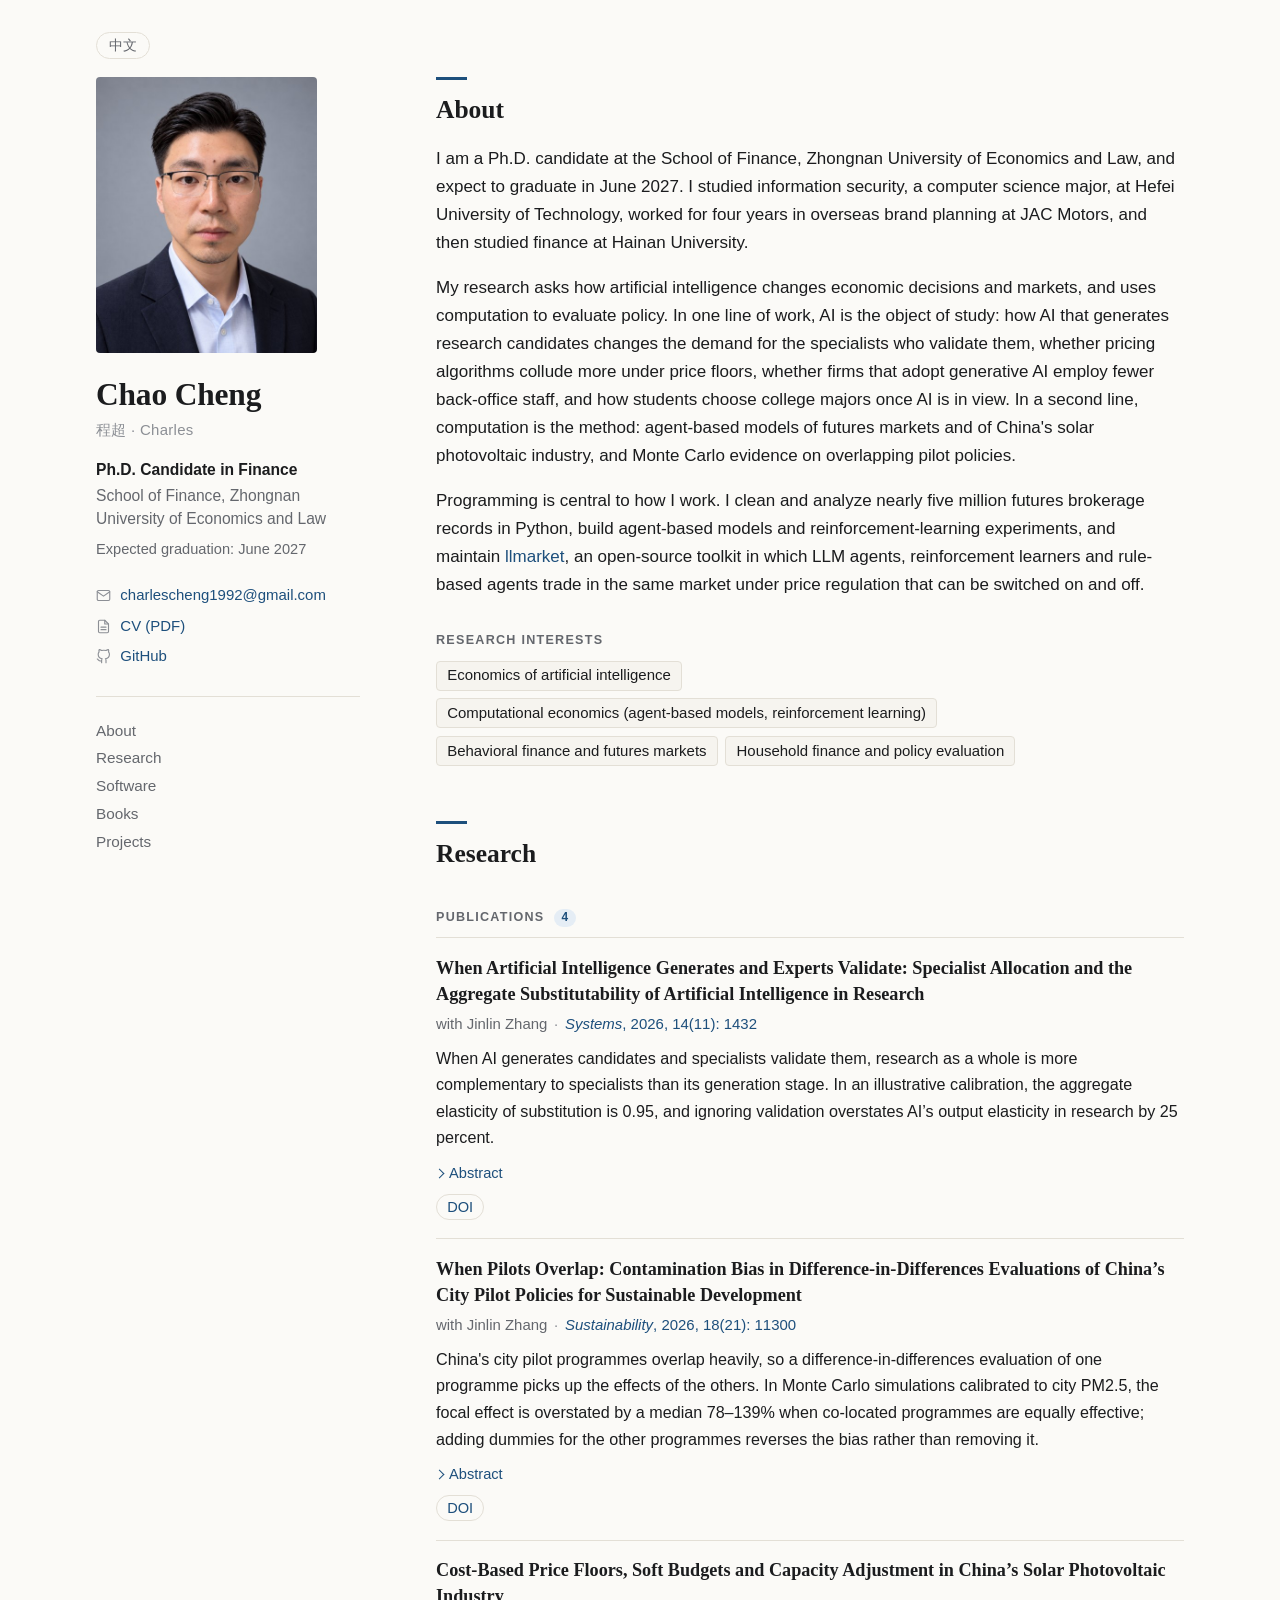
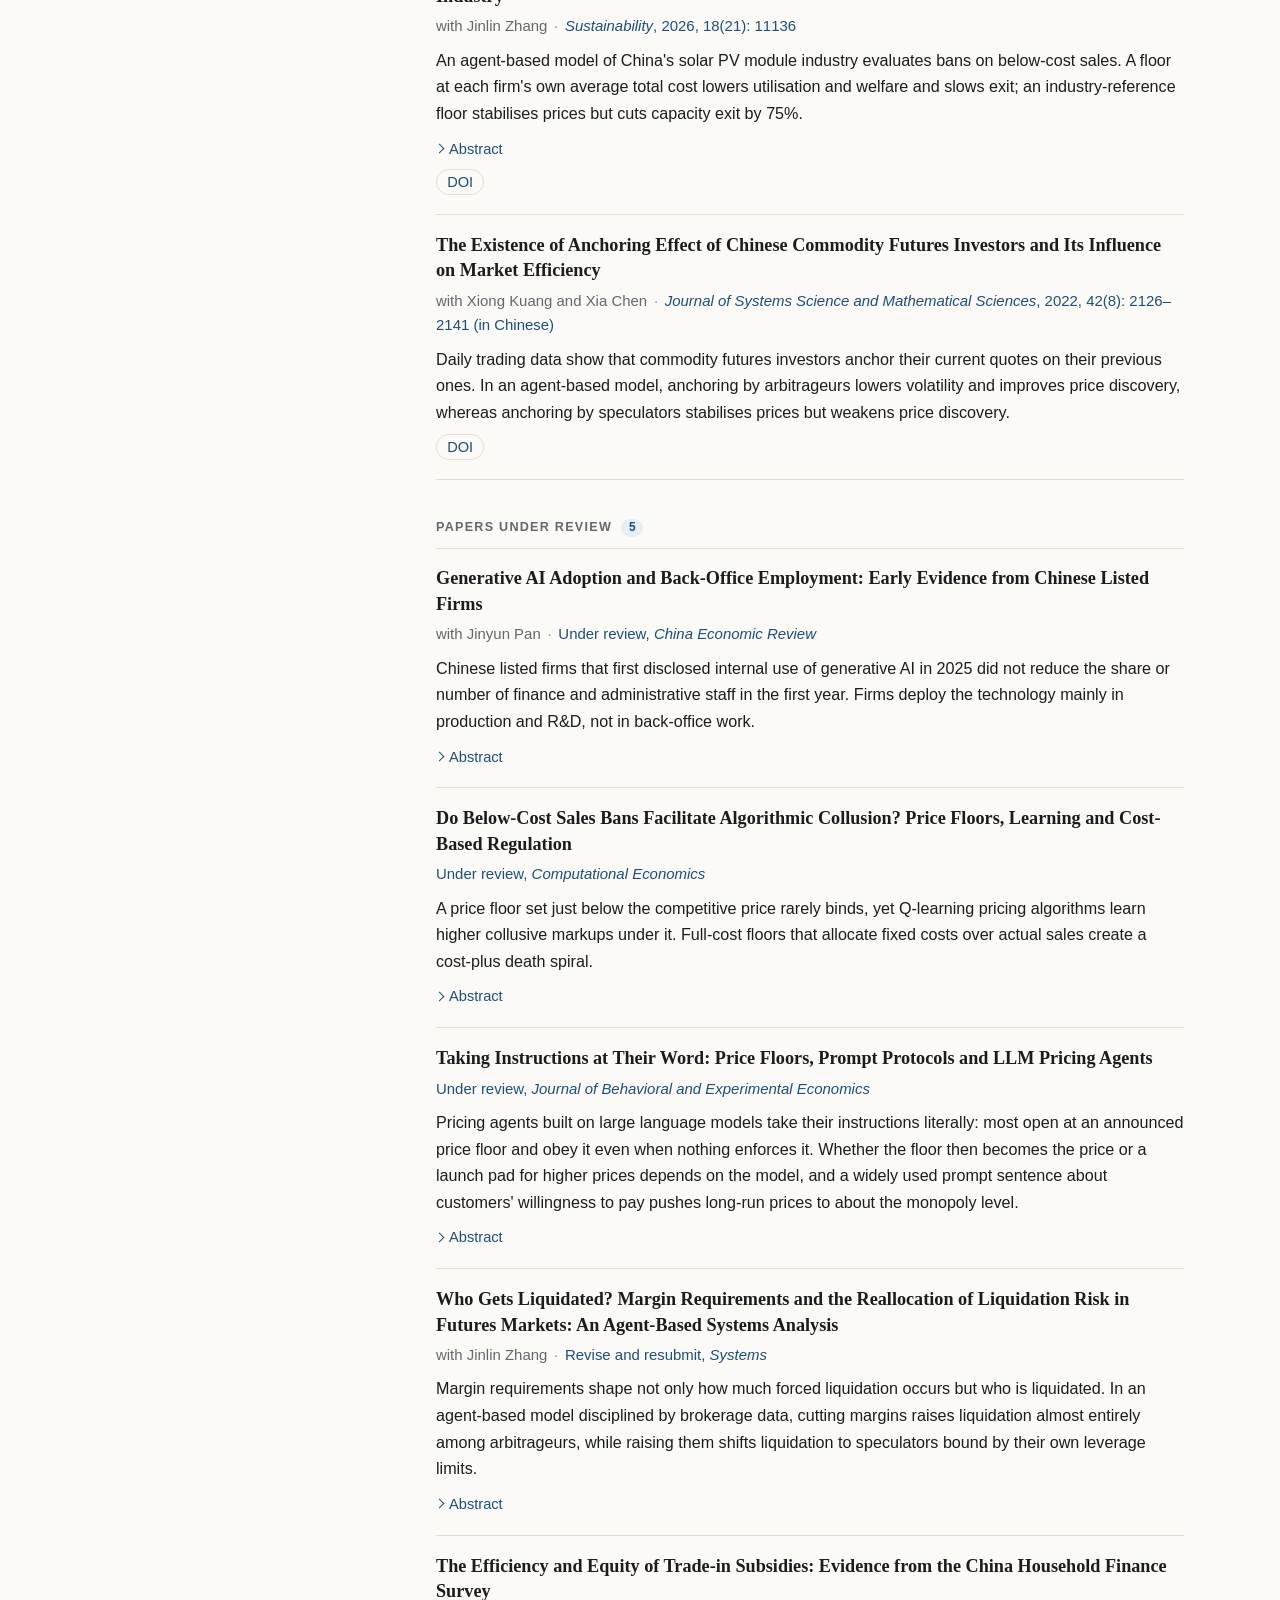
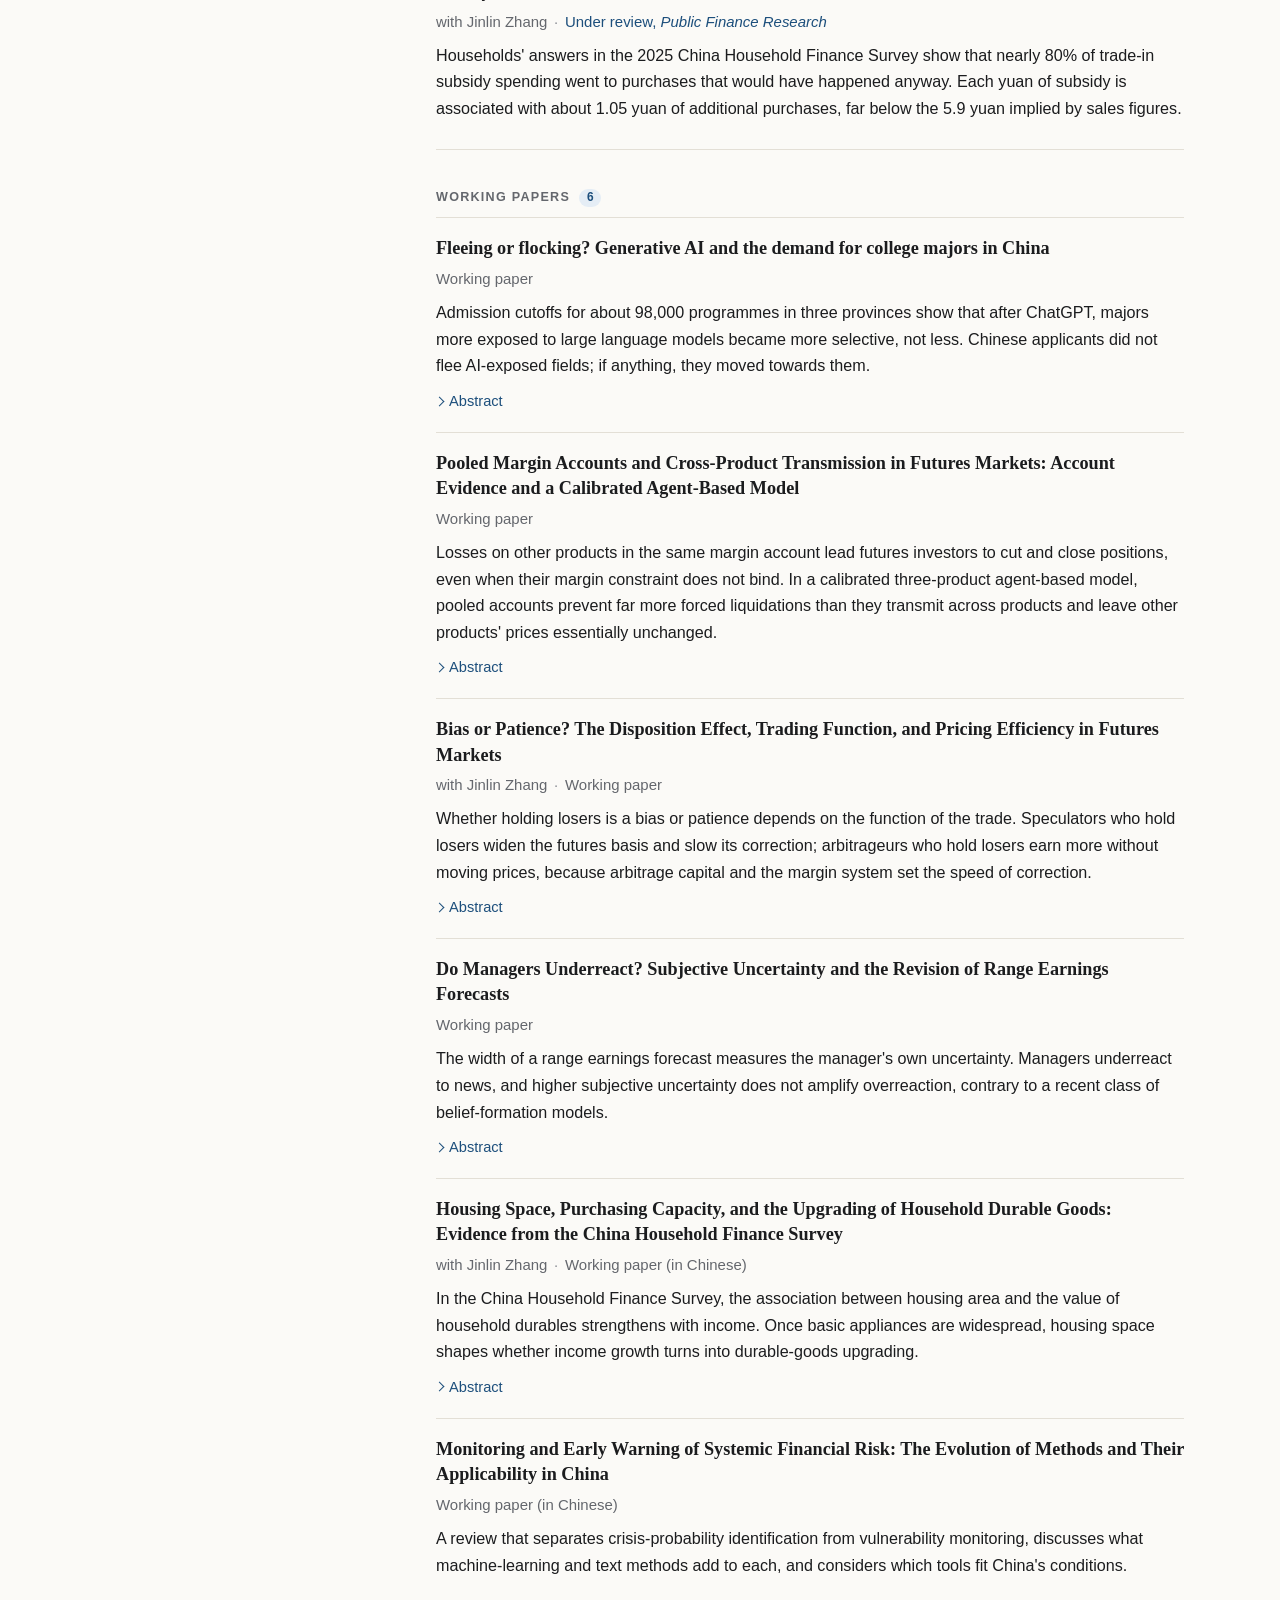
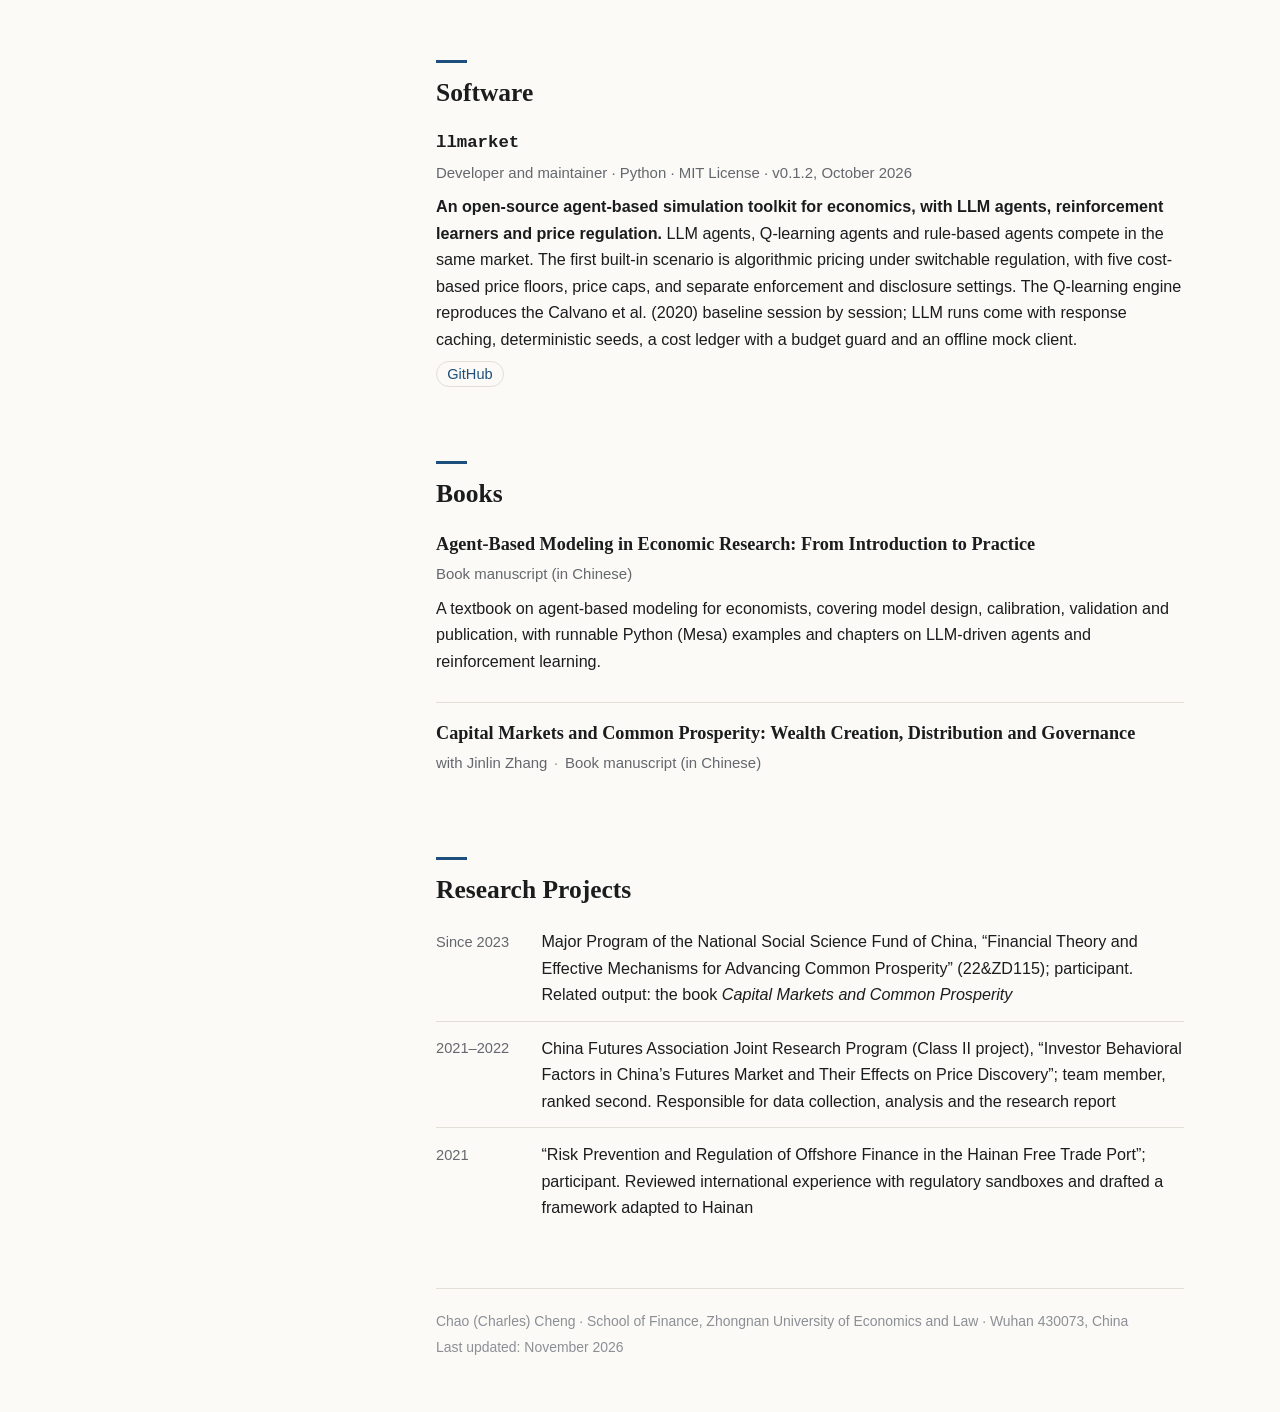
==== docs/index.html @ 61705d3b "Paper ai-validation published: Systems 14(11) 1432 Co-Authored-By: Claude Opus 5.5 <noreply@anthropi" ====
<!doctype html>
<html lang="en">
<head>
<meta charset="utf-8">
<meta name="viewport" content="width=device-width, initial-scale=1">
<title>Chao (Charles) Cheng</title>
<meta name="description" content="Chao (Charles) Cheng, Ph.D. Candidate in Finance, School of Finance, Zhongnan University of Economics and Law. Economics of artificial intelligence; Computational economics (agent-based models, reinforcement learning); Behavioral finance and futures markets; Household finance and policy evaluation.">
<meta property="og:title" content="Chao (Charles) Cheng">
<meta property="og:description" content="Ph.D. Candidate in Finance, School of Finance, Zhongnan University of Economics and Law">
<meta property="og:image" content="https://charleschenggithub.github.io/assets/photo.jpg"><link rel="alternate" hreflang="en" href="https://charleschenggithub.github.io/">
<link rel="alternate" hreflang="zh-CN" href="https://charleschenggithub.github.io/zh/">
<link rel="icon" href="data:image/svg+xml,%3Csvg xmlns='http://www.w3.org/2000/svg' viewBox='0 0 32 32'%3E%3Crect width='32' height='32' rx='6' fill='%231d4f7c'/%3E%3Ctext x='16' y='23' font-family='Georgia,serif' font-size='20' fill='white' text-anchor='middle'%3EC%3C/text%3E%3C/svg%3E">
<link rel="stylesheet" href="assets/style.css">
</head>
<body class="lang-en">

<div class="page">

  <aside class="profile">
    <div class="profile-inner">
      <img class="photo" src="assets/photo.jpg" alt="Chao (Charles) Cheng" width="480" height="600">
      <div class="id">
        <h1 class="name">Chao Cheng</h1>
        <p class="alt-name">程超 · Charles</p>
        <p class="role">Ph.D. Candidate in Finance</p>
        <p class="org">School of Finance, Zhongnan University of Economics and Law</p>
        <p class="grad">Expected graduation: June 2027</p>
      </div>
      <ul class="contact">
        <li>
          <svg viewBox="0 0 24 24" aria-hidden="true"><path d="M4 4h16c1.1 0 2 .9 2 2v12c0 1.1-.9 2-2 2H4c-1.1 0-2-.9-2-2V6c0-1.1.9-2 2-2z"/><polyline points="22,6 12,13 2,6"/></svg>
          <a href="mailto:charlescheng1992@gmail.com">charlescheng1992@gmail.com</a>
        </li>
        <li>
          <svg viewBox="0 0 24 24" aria-hidden="true"><path d="M14 2H6a2 2 0 0 0-2 2v16a2 2 0 0 0 2 2h12a2 2 0 0 0 2-2V8z"/><polyline points="14 2 14 8 20 8"/><line x1="16" y1="13" x2="8" y2="13"/><line x1="16" y1="17" x2="8" y2="17"/></svg>
          <a href="cv/Chao_Cheng_CV.pdf">CV (PDF)</a>
        </li>
        <li>
          <svg viewBox="0 0 24 24" aria-hidden="true"><path d="M9 19c-5 1.5-5-2.5-7-3m14 6v-3.87a3.37 3.37 0 0 0-.94-2.61c3.14-.35 6.44-1.54 6.44-7A5.44 5.44 0 0 0 20 4.77 5.07 5.07 0 0 0 19.91 1S18.73.65 16 2.48a13.38 13.38 0 0 0-7 0C6.27.65 5.09 1 5.09 1A5.07 5.07 0 0 0 5 4.77a5.44 5.44 0 0 0-1.5 3.78c0 5.42 3.3 6.61 6.44 7A3.37 3.37 0 0 0 9 18.13V22"/></svg>
          <a href="https://github.com/CharlesChengGithub">GitHub</a>
        </li>
      </ul>
      <nav class="toc" aria-label="Research">
        <a href="#about">About</a>
        <a href="#research">Research</a>
<a href="#software">Software</a><a href="#books">Books</a><a href="#projects">Projects</a>      </nav>
    </div>
    <a class="lang-switch" href="zh/" hreflang="zh-CN">中文</a>
  </aside>

  <main class="content">

    <section id="about">
      <h2>About</h2>
      <p>I am a Ph.D. candidate at the School of Finance, Zhongnan University of Economics and Law, and expect to graduate in June 2027. I studied information security, a computer science major, at Hefei University of Technology, worked for four years in overseas brand planning at JAC Motors, and then studied finance at Hainan University.</p><p>My research asks how artificial intelligence changes economic decisions and markets, and uses computation to evaluate policy. In one line of work, AI is the object of study: how AI that generates research candidates changes the demand for the specialists who validate them, whether pricing algorithms collude more under price floors, whether firms that adopt generative AI employ fewer back-office staff, and how students choose college majors once AI is in view. In a second line, computation is the method: agent-based models of futures markets and of China&#39;s solar photovoltaic industry, and Monte Carlo evidence on overlapping pilot policies.</p><p>Programming is central to how I work. I clean and analyze nearly five million futures brokerage records in Python, build agent-based models and reinforcement-learning experiments, and maintain <a href="https://github.com/CharlesChengGithub/llmarket">llmarket</a>, an open-source toolkit in which LLM agents, reinforcement learners and rule-based agents trade in the same market under price regulation that can be switched on and off.</p>
      <h3 class="label">Research interests</h3>
      <ul class="interests">
<li>Economics of artificial intelligence</li><li>Computational economics (agent-based models, reinforcement learning)</li><li>Behavioral finance and futures markets</li><li>Household finance and policy evaluation</li>      </ul>
    </section>

    <section id="research">
      <h2>Research</h2>
      <h3 class="label group">Publications<span class="count">4</span></h3>
      <article class="paper" id="ai-validation">
  <h4 class="paper-title">
When Artificial Intelligence Generates and Experts Validate: Specialist Allocation and the Aggregate Substitutability of Artificial Intelligence in Research  </h4>
  <p class="paper-meta"><span>with Jinlin Zhang</span><span class="sep" aria-hidden="true">·</span><span class="status status-published"><em>Systems</em>, 2026, 14(11): 1432</span></p>
<p class="paper-summary">When AI generates candidates and specialists validate them, research as a whole is more complementary to specialists than its generation stage. In an illustrative calibration, the aggregate elasticity of substitution is 0.95, and ignoring validation overstates AI’s output elasticity in research by 25 percent.</p>  <div class="paper-actions">
    <details>
      <summary>Abstract</summary>
      <div class="abstract"><p>Artificial intelligence (AI) increasingly generates candidate hypotheses and designs, but candidates become usable knowledge only after specialists validate them. We study how this division of labor shapes the substitutability between AI and specialists in research as a whole. When generation and validation share a pool of specialists, the aggregate elasticity of substitution is a weighted average of the elasticities within generation and between the two tasks, with a weight equal to AI’s share in generation times the share of specialists in validation. Optimal staffing raises this weight as AI becomes abundant, so research is more complementary than its generation stage, and AI’s output elasticity in research rises only while the aggregate elasticity exceeds one. Gains confined to generation draw specialists into validation; sufficiently large gains in validation reverse the flow. In dynamic general equilibrium, the aggregate elasticity is a sufficient statistic for local aggregate dynamics, so these dynamics cannot reveal the task structure, but staffing data can. In an illustrative calibration to proxy evidence, the aggregate elasticity is 0.95 and ignoring validation overstates AI’s output elasticity by 25 percent. Whether that elasticity is already declining is not robust: the aggregate elasticity exceeds one in 22 percent of parameter draws.</p></div>
    </details>
<a class="chip" href="https://doi.org/10.3390/systems14111432">DOI</a>  </div>
</article>

      <article class="paper" id="overlapping-pilots">
  <h4 class="paper-title">
When Pilots Overlap: Contamination Bias in Difference-in-Differences Evaluations of China’s City Pilot Policies for Sustainable Development  </h4>
  <p class="paper-meta"><span>with Jinlin Zhang</span><span class="sep" aria-hidden="true">·</span><span class="status status-published"><em>Sustainability</em>, 2026, 18(21): 11300</span></p>
<p class="paper-summary">China&#39;s city pilot programmes overlap heavily, so a difference-in-differences evaluation of one programme picks up the effects of the others. In Monte Carlo simulations calibrated to city PM2.5, the focal effect is overstated by a median 78–139% when co-located programmes are equally effective; adding dummies for the other programmes reverses the bias rather than removing it.</p>  <div class="paper-actions">
    <details>
      <summary>Abstract</summary>
      <div class="abstract"><p>China tests sustainability policies, from low-carbon and sponge cities to new-energy-vehicle promotion, in city pilot programmes, and their effects are usually estimated one programme at a time with staggered difference-in-differences (DID) designs. The programmes, however, overlap. Of 297 cities, 169 hosted two or more of ten national programmes by 2022, and 75–95% of each programme’s treated city-years overlapped with another. Monte Carlo simulations calibrated to city PM2.5, with known effects for every programme, show that this overlap contaminates DID evaluations. When each co-located programme is as effective as the focal one, two-way fixed effects, event-study and heterogeneity-robust estimators overstate the focal effect by a median 78–139%. A programme with no effect is found significant in 11–22% of simulated evaluations when co-located effects are small (0.6%), and in 71–100% in a stress test that sets each to the median of three verifiable published estimates (−3.45%). Adding dummies for the other programmes, the usual robustness check, reverses the bias, and pretrend tests rarely detect the problem. Because the contamination is a weighted sum of the other programmes’ effects, with weights fixed by the treatment pattern, these weights can be computed before outcome data are examined; we provide code and a checklist for evaluations of sustainability policies.</p></div>
    </details>
<a class="chip" href="https://doi.org/10.3390/su182111300">DOI</a>  </div>
</article>

      <article class="paper" id="pv-price-floors">
  <h4 class="paper-title">
Cost-Based Price Floors, Soft Budgets and Capacity Adjustment in China’s Solar Photovoltaic Industry  </h4>
  <p class="paper-meta"><span>with Jinlin Zhang</span><span class="sep" aria-hidden="true">·</span><span class="status status-published"><em>Sustainability</em>, 2026, 18(21): 11136</span></p>
<p class="paper-summary">An agent-based model of China&#39;s solar PV module industry evaluates bans on below-cost sales. A floor at each firm&#39;s own average total cost lowers utilisation and welfare and slows exit; an industry-reference floor stabilises prices but cuts capacity exit by 75%.</p>  <div class="paper-actions">
    <details>
      <summary>Abstract</summary>
      <div class="abstract"><p>Persistent overcapacity in photovoltaic (PV) manufacturing raises a question for the economic sustainability of renewable energy supply chains: does protecting producers’ margins help or hinder capacity adjustment? We evaluate cost-based price floors with an agent-based model of China’s PV module industry that features adaptive pricing, market-share-driven investment, credit guarantees and local government rescues. The model is driven by observed polysilicon prices and reproduces eight of ten moments from public company data within a pre-registered tolerance, although it captures only part of the 2024 price decline. Policy effects are paired comparisons across 200 random seeds. A floor at each firm’s own average total cost lowers utilisation by 5.8 percentage points and welfare by 1.1% over ten years and, in the main specification, slows exit even under hard budgets; its welfare loss grows when products are more substitutable and turns into a gain only when demand is much less price-sensitive, R&amp;D responds strongly to profits or share pressure is very high. An industry-reference floor stabilises prices but cuts capacity exit by 75%; its 1.8% welfare gain falls to 0.5% when surviving firms are not valued as additional variety. An admission standard for new capacity raises utilisation and, while demand plateaus, welfare. Protecting margins is a poor substitute for policies that change the returns to expansion.</p></div>
    </details>
<a class="chip" href="https://doi.org/10.3390/su182111136">DOI</a>  </div>
</article>

      <article class="paper" id="anchoring-effect">
  <h4 class="paper-title">
The Existence of Anchoring Effect of Chinese Commodity Futures Investors and Its Influence on Market Efficiency  </h4>
  <p class="paper-meta"><span>with Xiong Kuang and Xia Chen</span><span class="sep" aria-hidden="true">·</span><span class="status status-published"><em>Journal of Systems Science and Mathematical Sciences</em>, 2022, 42(8): 2126–2141 (in Chinese)</span></p>
<p class="paper-summary">Daily trading data show that commodity futures investors anchor their current quotes on their previous ones. In an agent-based model, anchoring by arbitrageurs lowers volatility and improves price discovery, whereas anchoring by speculators stabilises prices but weakens price discovery.</p>  <div class="paper-actions">
<a class="chip" href="https://doi.org/10.12341/jssms22188">DOI</a>  </div>
</article>

      <h3 class="label group">Papers under Review<span class="count">5</span></h3>
      <article class="paper" id="genai-back-office">
  <h4 class="paper-title">
Generative AI Adoption and Back-Office Employment: Early Evidence from Chinese Listed Firms  </h4>
  <p class="paper-meta"><span>with Jinyun Pan</span><span class="sep" aria-hidden="true">·</span><span class="status status-review">Under review, <em>China Economic Review</em></span></p>
<p class="paper-summary">Chinese listed firms that first disclosed internal use of generative AI in 2025 did not reduce the share or number of finance and administrative staff in the first year. Firms deploy the technology mainly in production and R&amp;D, not in back-office work.</p>  <div class="paper-actions">
    <details>
      <summary>Abstract</summary>
      <div class="abstract"><p>Accountants and clerks rank among the workers most exposed to generative artificial intelligence (AI). Do firms that adopt the technology employ fewer of them? We read the 2022–2025 annual reports of 5,706 Chinese listed firms and identify 159 non-financial firms that first disclosed using generative AI in their own operations in 2025, the year in which open-weight models made in-house deployment cheap. Because listed firms must report their workforce by function, we can compare the finance and administrative staff of these adopters with those of 2,714 firms that disclosed neither internal use nor AI products. Adoption leaves the finance-staff share unchanged: the 2025 estimate is 0.06 percentage points, and the confidence interval rules out declines larger than 2.7% of the pre-adoption mean. The number of finance employees is equally stable. The administrative-staff share and headcount also show no decline, but adopters had been expanding administrative staff faster than non-adopters before adoption, and this relative expansion stopped in 2025; if the earlier trend is extrapolated, a slowdown of up to 10% cannot be ruled out. Firms that adopted in 2023 and 2024 show no decline one to two years later. The disclosures reveal a mismatch between exposure and deployment: firms apply generative AI mainly in production and R&amp;D, and only one of the 159 adopters explicitly applies it to finance or accounting work. In its first year, enterprise adoption of generative AI has not displaced back-office employment.</p></div>
    </details>
  </div>
</article>

      <article class="paper" id="algorithmic-collusion">
  <h4 class="paper-title">
Do Below-Cost Sales Bans Facilitate Algorithmic Collusion? Price Floors, Learning and Cost-Based Regulation  </h4>
  <p class="paper-meta"><span class="status status-review">Under review, <em>Computational Economics</em></span></p>
<p class="paper-summary">A price floor set just below the competitive price rarely binds, yet Q-learning pricing algorithms learn higher collusive markups under it. Full-cost floors that allocate fixed costs over actual sales create a cost-plus death spiral.</p>  <div class="paper-actions">
    <details>
      <summary>Abstract</summary>
      <div class="abstract"><p>Governments are tightening rules against below-cost sales to curb destructive price wars, while firms increasingly delegate pricing to self-learning algorithms. This paper studies how price floors shape the prices that such algorithms learn. I replicate the Q-learning duopoly of Calvano et al. (2020), widen its price grid so that unregulated algorithms can price below cost, and impose floors that differ in level and in the cost definition behind them. Collusion is measured against the floor-constrained competitive benchmark. The effect depends on where the floor sits. A floor just below the competitive price rarely binds, yet it raises the collusive markup by 0.065, or 14 percent of the Nash–monopoly price gap, and the markup rises in all nine alternative economies examined. The effect arises during learning: a floor removed partway through learning still raises prices, whereas a floor imposed after learning barely moves them. Higher floors truncate punishments and crowd out the collusive markup, as repeated-game theory predicts, but the mechanical rise in the competitive benchmark keeps prices near the collusive level. When fixed costs are allocated over actual sales, a full-cost floor creates a cost-plus death spiral: a firm that loses sales faces a rising legal floor and is excluded in every session. Allocating fixed costs over normal output avoids this trap and lowers markups.</p></div>
    </details>
  </div>
</article>

      <article class="paper" id="llm-pricing-floors">
  <h4 class="paper-title">
Taking Instructions at Their Word: Price Floors, Prompt Protocols and LLM Pricing Agents  </h4>
  <p class="paper-meta"><span class="status status-review">Under review, <em>Journal of Behavioral and Experimental Economics</em></span></p>
<p class="paper-summary">Pricing agents built on large language models take their instructions literally: most open at an announced price floor and obey it even when nothing enforces it. Whether the floor then becomes the price or a launch pad for higher prices depends on the model, and a widely used prompt sentence about customers&#39; willingness to pay pushes long-run prices to about the monopoly level.</p>  <div class="paper-actions">
    <details>
      <summary>Abstract</summary>
      <div class="abstract"><p>Competition authorities worry that price floors, such as bans on below-cost sales, may help pricing algorithms collude. I study how pricing agents built on large language models (LLMs) respond to floors in a repeated logit duopoly, using 820 sessions of DeepSeek-V4.1-Flash and a replication with Qwen2.5-7B, each under a pre-analysis plan. The agents take the text of their instructions at its word. Most agents of both models open at an announced floor and obey it even when nothing enforces it, although without the floor about half (DeepSeek) or all (Qwen) of their final prices lie below it. What follows depends on the model. DeepSeek stays at the floor: about two-thirds of its final prices equal it exactly, prices rise no more than mechanical truncation implies (95% confidence interval for the excess: [−0.081, 0.000]), and agents call the floor the focal point for coordination. Qwen climbs from the floor: every market ends above it, and profits close about half the gap between the floor-constrained competitive and monopoly levels. The same literalism governs the prompt protocol. A widely used sentence telling agents that no customer would pay more than a stated amount is taken as a fact about demand: agents open at that amount, long-run prices rise to about the monopoly level, and an unrelated sentence about price display raises them further. Under that protocol the floors rarely bind. Compliance with a stated rule holds across models; whether the floor becomes the price or a launch pad does not.</p></div>
    </details>
  </div>
</article>

      <article class="paper" id="margin-liquidation">
  <h4 class="paper-title">
Who Gets Liquidated? Margin Requirements and the Reallocation of Liquidation Risk in Futures Markets: An Agent-Based Systems Analysis  </h4>
  <p class="paper-meta"><span>with Jinlin Zhang</span><span class="sep" aria-hidden="true">·</span><span class="status status-review">Revise and resubmit, <em>Systems</em></span></p>
<p class="paper-summary">Margin requirements shape not only how much forced liquidation occurs but who is liquidated. In an agent-based model disciplined by brokerage data, cutting margins raises liquidation almost entirely among arbitrageurs, while raising them shifts liquidation to speculators bound by their own leverage limits.</p>  <div class="paper-actions">
    <details>
      <summary>Abstract</summary>
      <div class="abstract"><p>Margin requirements are usually judged by how much forced liquidation they prevent. They also shape who is liquidated. Futures margins cap leverage before positions are opened and trigger margin calls afterward, binding different traders through different constraints. We model speculators and leveraged arbitrageurs interacting through margin calls and price impact. Client data from a Chinese futures brokerage show that trading directions are more concentrated than chance (LSV measure 0.0079, p &lt; 0.001). We derive margin-call thresholds analytically and evaluate results over 100 feasible points in a 16-dimensional parameter space (35,000 paths). Cutting the margin rate from 8% to 4% is lose–lose: liquidation rises at every point, almost entirely among arbitrageurs, and mispricing widens at 95% of points. Within 100 periods, raising the rate to 20% reduces liquidation while increasing mispricing incidence and shifting liquidation to speculators bound by their own leverage limits. Exchanging the roles’ constraints reverses the shift, showing that it tracks the constraint configuration rather than the arbitrage role. At high margins, herding accompanies higher speculator leverage and greater liquidation. Margin policy should be assessed by whose leverage constraint it tightens.</p></div>
    </details>
  </div>
</article>

      <article class="paper" id="trade-in-subsidies">
  <h4 class="paper-title">
The Efficiency and Equity of Trade-in Subsidies: Evidence from the China Household Finance Survey  </h4>
  <p class="paper-meta"><span>with Jinlin Zhang</span><span class="sep" aria-hidden="true">·</span><span class="status status-review">Under review, <em>Public Finance Research</em></span></p>
<p class="paper-summary">Households&#39; answers in the 2025 China Household Finance Survey show that nearly 80% of trade-in subsidy spending went to purchases that would have happened anyway. Each yuan of subsidy is associated with about 1.05 yuan of additional purchases, far below the 5.9 yuan implied by sales figures.</p></article>

      <h3 class="label group">Working Papers<span class="count">6</span></h3>
      <article class="paper" id="ai-college-majors">
  <h4 class="paper-title">
Fleeing or flocking? Generative AI and the demand for college majors in China  </h4>
  <p class="paper-meta"><span class="status status-working">Working paper</span></p>
<p class="paper-summary">Admission cutoffs for about 98,000 programmes in three provinces show that after ChatGPT, majors more exposed to large language models became more selective, not less. Chinese applicants did not flee AI-exposed fields; if anything, they moved towards them.</p>  <div class="paper-actions">
    <details>
      <summary>Abstract</summary>
      <div class="abstract"><p>Generative artificial intelligence can perform many tasks done by college-educated workers, and students choosing a field of study may anticipate this. This study examines how demand for college majors in China changed after the release of ChatGPT, using programme-level admission cutoffs from the national college entrance examination (gaokao) in three provinces that admit students by &#34;major and institution&#34;. The data cover about 98,000 programmes and 338,000 programme-year observations from 2020 to 2026. Majors with different exposure to large language models are compared within the same institution and year. Contrary to the expectation that students would avoid exposed fields, the admission thresholds of more exposed majors rose relative to those of less exposed majors at the same institution: a one-standard-deviation increase in exposure is associated with a 5 per cent decline in the cutoff rank, that is, a more selective entry threshold. The pattern holds for three exposure measures, including one constructed before ChatGPT, in each province, in both STEM and other fields, and when computer science and electronics are excluded. Exposed majors were already gaining ground before 2023, but the 2023 admission round shows a discrete shift of about 2.3 per cent per standard deviation beyond the pre-existing trend. Planned enrolment in exposed majors also expanded. In the first four admission cycles after ChatGPT, there is no evidence that Chinese applicants fled majors exposed to generative AI; if anything, they moved towards them.</p></div>
    </details>
  </div>
</article>

      <article class="paper" id="pooled-margin-transmission">
  <h4 class="paper-title">
Pooled Margin Accounts and Cross-Product Transmission in Futures Markets: Account Evidence and a Calibrated Agent-Based Model  </h4>
  <p class="paper-meta"><span class="status status-working">Working paper</span></p>
<p class="paper-summary">Losses on other products in the same margin account lead futures investors to cut and close positions, even when their margin constraint does not bind. In a calibrated three-product agent-based model, pooled accounts prevent far more forced liquidations than they transmit across products and leave other products&#39; prices essentially unchanged.</p>  <div class="paper-actions">
    <details>
      <summary>Abstract</summary>
      <div class="abstract"><p>Futures investors often trade several products from one margin account, and daily marking to market turns a loss in one product into an immediate loss of funds for all of them. Using 2019–2020 position records from a Chinese futures brokerage, I measure the mark-to-market gains and losses that an account&#39;s previous-day positions incur at the next settlement and estimate how gains and losses on other products change the account&#39;s position in a given product. Losses on other products lead investors to cut and close positions. The response is present in accounts whose margin constraint does not bind and is as strong for losses from unrelated sectors and weakly correlated products as for losses from related ones. The additional response of constrained accounts has the expected sign but is imprecise. Gains have weaker effects, confined to correlated products, and raise the probability of opening new products. I then calibrate the strength of this profit-and-loss feedback in a three-product agent-based model by indirect inference and compare pooled accounts with accounts segregated by product. Pooling cuts liquidations in the shocked product by more than it adds in other products, and leaves other products&#39; prices essentially unchanged. The calibrated feedback produces a large but short-lived cross-product position cut with no detectable price effect, and lowers margin use in calm periods. Cross-product position cuts in the data come mainly from investors&#39; own responses. Cross-product forced liquidations arise only through pooled funds, which on net prevent far more liquidations than they transmit.</p></div>
    </details>
  </div>
</article>

      <article class="paper" id="disposition-effect">
  <h4 class="paper-title">
Bias or Patience? The Disposition Effect, Trading Function, and Pricing Efficiency in Futures Markets  </h4>
  <p class="paper-meta"><span>with Jinlin Zhang</span><span class="sep" aria-hidden="true">·</span><span class="status status-working">Working paper</span></p>
<p class="paper-summary">Whether holding losers is a bias or patience depends on the function of the trade. Speculators who hold losers widen the futures basis and slow its correction; arbitrageurs who hold losers earn more without moving prices, because arbitrage capital and the margin system set the speed of correction.</p>  <div class="paper-actions">
    <details>
      <summary>Abstract</summary>
      <div class="abstract"><p>Holding losing positions is usually treated as a bias that slows price adjustment, but in futures markets its consequences depend on the function of the trade. We combine account-level data from a Chinese futures brokerage with a trade-level agent-based model of daily settlement, margin calls, and forced liquidation, calibrated to the basis of CSI 300 index futures. In the accounts, the disposition effect is concentrated in a reluctance to realize deepening losses, and margin tied up in losers crowds out new positions. In the model, speculators who hold losers keep stale exposure that widens the basis and slows its correction, and the effect rises steeply with the strength of the bias. Arbitrageurs who hold losers earn more than those who cut losses, and those who bank winners early earn less, yet neither half of their bias moves prices: arbitrage capital and the margin system set the speed of correction. Lower margin speeds correction but, under separate margining, more than doubles forced liquidation, a cost that portfolio margining removes. At the empirical distribution of the bias, its aggregate effect on the mean basis deviation is about 5%.</p></div>
    </details>
  </div>
</article>

      <article class="paper" id="managers-underreact">
  <h4 class="paper-title">
Do Managers Underreact? Subjective Uncertainty and the Revision of Range Earnings Forecasts  </h4>
  <p class="paper-meta"><span class="status status-working">Working paper</span></p>
<p class="paper-summary">The width of a range earnings forecast measures the manager&#39;s own uncertainty. Managers underreact to news, and higher subjective uncertainty does not amplify overreaction, contrary to a recent class of belief-formation models.</p>  <div class="paper-actions">
    <details>
      <summary>Abstract</summary>
      <div class="abstract"><p>Theories of belief formation disagree on whether expectations underreact or overreact to news, and a recent class of models predicts that overreaction strengthens when subjective uncertainty is high. We test this prediction using the range earnings forecasts that Chinese listed firms issue before the end of a reporting period. The width of a manager’s forecast range provides a direct, firm-level measure of the manager’s own uncertainty at the time of the forecast. Using 20,391 firm-period forecast sequences from 2010 to 2025, we regress the next revision of expectations on the initial forecast revision and its interaction with range width. Managers underreact: an upward initial revision predicts a further upward revision, and the effect is four times larger when the next information point is the manager’s own follow-up forecast. Subjective uncertainty does not amplify overreaction. The interaction is close to zero, precisely estimated, and indistinguishable from a simulated benchmark that captures how firms steer reported earnings into their own forecast ranges. Range width does carry information about uncertainty: it rises with recent earnings volatility, and outcome dispersion rises with width. As earlier Chinese evidence suggests, realized earnings cluster just above the lower bound of the range, the opposite of the upper-bound tilt documented for U.S. firms.</p></div>
    </details>
  </div>
</article>

      <article class="paper" id="housing-space-durables">
  <h4 class="paper-title">
Housing Space, Purchasing Capacity, and the Upgrading of Household Durable Goods: Evidence from the China Household Finance Survey  </h4>
  <p class="paper-meta"><span>with Jinlin Zhang</span><span class="sep" aria-hidden="true">·</span><span class="status status-working">Working paper (in Chinese)</span></p>
<p class="paper-summary">In the China Household Finance Survey, the association between housing area and the value of household durables strengthens with income. Once basic appliances are widespread, housing space shapes whether income growth turns into durable-goods upgrading.</p>  <div class="paper-actions">
    <details>
      <summary>Abstract</summary>
      <div class="abstract"><p>Income growth and trade-in subsidies raise households’ capacity to buy durable goods, but they do not enlarge the housing space needed to place and use them. Using the 2021, 2023, and 2025 waves of the China Household Finance Survey, this paper studies urban owner-occupiers and examines how housing area and household income are jointly related to holdings of kitchen and bathroom durables, major household appliances, and climate-control and air-treatment equipment. The positive association between housing area and the value of durable holdings strengthens with income: the marginal effect of area at the 90th income percentile is about 1.67 times that at the 20th percentile. Evaluated at the sample mean, a 10 percent larger dwelling is associated with durable holdings that are about 1.7 percent higher at the 20th percentile and about 2.9 percent higher at the 90th percentile. The relationship is concentrated in the level of holdings among households that already own a category and does not appear consistently in whether households own it. When interacted with income, separate kitchens and bathrooms are associated with higher values of kitchen and bathroom durables, and the number of rooms with higher values of climate-control equipment. The relationship is also stronger in first-tier and new first-tier cities. Once basic appliances are widespread, whether income growth translates into durable-goods upgrading is closely tied to housing space.</p></div>
    </details>
  </div>
</article>

      <article class="paper" id="systemic-risk-review">
  <h4 class="paper-title">
Monitoring and Early Warning of Systemic Financial Risk: The Evolution of Methods and Their Applicability in China  </h4>
  <p class="paper-meta"><span class="status status-working">Working paper (in Chinese)</span></p>
<p class="paper-summary">A review that separates crisis-probability identification from vulnerability monitoring, discusses what machine-learning and text methods add to each, and considers which tools fit China&#39;s conditions.</p></article>

    </section>

    <section id="software">
      <h2>Software</h2>
      <article class="paper software">
        <h4 class="paper-title"><a href="https://github.com/CharlesChengGithub/llmarket">llmarket</a></h4>
        <p class="paper-meta"><span>Developer and maintainer · Python · MIT License · v0.1.2, October 2026</span></p>
        <p class="paper-summary"><strong>An open-source agent-based simulation toolkit for economics, with LLM agents, reinforcement learners and price regulation.</strong> LLM agents, Q-learning agents and rule-based agents compete in the same market. The first built-in scenario is algorithmic pricing under switchable regulation, with five cost-based price floors, price caps, and separate enforcement and disclosure settings. The Q-learning engine reproduces the Calvano et al. (2020) baseline session by session; LLM runs come with response caching, deterministic seeds, a cost ledger with a budget guard and an offline mock client.</p>
        <div class="paper-actions"><a class="chip" href="https://github.com/CharlesChengGithub/llmarket">GitHub</a></div>
      </article>
    </section>

    <section id="books">
      <h2>Books</h2>
      <article class="paper" id="abm-book">
  <h4 class="paper-title">
Agent-Based Modeling in Economic Research: From Introduction to Practice  </h4>
  <p class="paper-meta"><span class="status status-book">Book manuscript (in Chinese)</span></p>
<p class="paper-summary">A textbook on agent-based modeling for economists, covering model design, calibration, validation and publication, with runnable Python (Mesa) examples and chapters on LLM-driven agents and reinforcement learning.</p></article>

      <article class="paper" id="capital-markets-book">
  <h4 class="paper-title">
Capital Markets and Common Prosperity: Wealth Creation, Distribution and Governance  </h4>
  <p class="paper-meta"><span>with Jinlin Zhang</span><span class="sep" aria-hidden="true">·</span><span class="status status-book">Book manuscript (in Chinese)</span></p>
</article>

    </section>

    <section id="projects">
      <h2>Research Projects</h2>
      <ul class="projects">
        <li><span class="years">Since 2023</span><span class="text">Major Program of the National Social Science Fund of China, “Financial Theory and Effective Mechanisms for Advancing Common Prosperity” (22&amp;ZD115); participant. Related output: the book <em>Capital Markets and Common Prosperity</em></span></li>
        <li><span class="years">2021–2022</span><span class="text">China Futures Association Joint Research Program (Class II project), “Investor Behavioral Factors in China’s Futures Market and Their Effects on Price Discovery”; team member, ranked second. Responsible for data collection, analysis and the research report</span></li>
        <li><span class="years">2021</span><span class="text">“Risk Prevention and Regulation of Offshore Finance in the Hainan Free Trade Port”; participant. Reviewed international experience with regulatory sandboxes and drafted a framework adapted to Hainan</span></li>
      </ul>
    </section>

    <footer class="footer">
      <p>Chao (Charles) Cheng · School of Finance, Zhongnan University of Economics and Law · Wuhan 430073, China</p>
      <p>Last updated: November 2026</p>
    </footer>

  </main>
</div>

</body>
</html>
---- docs/assets/style.css ----
/* Personal academic site. System fonts only: no external requests,
   so the page loads the same inside mainland China. */

:root {
  --bg: #fbfaf7;
  --surface: #f2f0ea;
  --fg: #1b1c1e;
  --muted: #64676d;
  --faint: #8c8f95;
  --rule: #e3dfd6;
  --accent: #1d4f7c;
  --accent-soft: #e5edf5;
  --todo-bg: #fff1a8;
  --todo-fg: #5a4600;

  --serif: "Iowan Old Style", Charter, "Palatino Linotype", Palatino, Georgia,
           "Songti SC", "Noto Serif CJK SC", "Source Han Serif SC", STSong, SimSun, serif;
  --sans: -apple-system, BlinkMacSystemFont, "Segoe UI", "Helvetica Neue", Arial,
          "PingFang SC", "Hiragino Sans GB", "Microsoft YaHei", "Noto Sans CJK SC", sans-serif;
}

@media (prefers-color-scheme: dark) {
  :root:not([data-theme="light"]) {
    --bg: #141619; --surface: #1c1f23; --fg: #e6e4e0; --muted: #a0a4ab; --faint: #7b8088;
    --rule: #2b2f35; --accent: #8fb9e4; --accent-soft: #1d2a38; --todo-bg: #5a4a00; --todo-fg: #fff1a8;
  }
}
:root[data-theme="dark"] {
  --bg: #141619; --surface: #1c1f23; --fg: #e6e4e0; --muted: #a0a4ab; --faint: #7b8088;
  --rule: #2b2f35; --accent: #8fb9e4; --accent-soft: #1d2a38; --todo-bg: #5a4a00; --todo-fg: #fff1a8;
}

*, *::before, *::after { box-sizing: border-box; }

html { font-size: 17px; scroll-behavior: smooth; }
body {
  margin: 0;
  background: var(--bg);
  color: var(--fg);
  font-family: var(--sans);
  line-height: 1.65;
  -webkit-font-smoothing: antialiased;
  text-rendering: optimizeLegibility;
}
body.lang-zh { line-height: 1.8; }

a { color: var(--accent); text-decoration: none; }
a:hover { text-decoration: underline; text-underline-offset: 0.18em; }

/* ---------- two-column page ---------- */
.page {
  max-width: 68rem;
  margin: 0 auto;
  padding: 4.5rem 2rem 3rem;
  display: grid;
  grid-template-columns: 15.5rem minmax(0, 1fr);
  gap: 4.5rem;
}

/* ---------- profile column ---------- */
.profile { position: relative; }
.profile-inner { position: sticky; top: 3rem; }
.photo {
  display: block;
  width: 100%;
  max-width: 13rem;
  height: auto;
  aspect-ratio: 4 / 5;
  object-fit: cover;
  border-radius: 4px;
  background: var(--surface);
  margin-bottom: 1.4rem;
}
.name {
  font-family: var(--serif);
  font-weight: 600;
  font-size: 1.85rem;
  line-height: 1.15;
  letter-spacing: -0.005em;
  margin: 0;
}
.lang-zh .name { letter-spacing: 0.12em; }
.alt-name { margin: 0.3rem 0 0.9rem; color: var(--faint); font-size: 0.88rem; letter-spacing: 0.02em; }
.role, .org, .grad { margin: 0; font-size: 0.92rem; line-height: 1.5; }
.role { font-weight: 600; }
.org { color: var(--muted); margin-top: 0.15rem; }
.grad { color: var(--muted); margin-top: 0.5rem; font-size: 0.86rem; }

.contact { list-style: none; padding: 0; margin: 1.3rem 0 0; font-size: 0.88rem; }
.contact li { display: flex; align-items: center; gap: 0.55rem; margin: 0.35rem 0; min-width: 0; }
.contact a { overflow-wrap: anywhere; }
.contact svg {
  width: 15px; height: 15px; flex: none;
  fill: none; stroke: var(--faint); stroke-width: 1.8; stroke-linecap: round; stroke-linejoin: round;
}

.toc { display: flex; flex-direction: column; gap: 0.15rem; margin-top: 1.6rem; padding-top: 1.2rem; border-top: 1px solid var(--rule); font-size: 0.9rem; }
.toc a { color: var(--muted); width: fit-content; }
.toc a:hover { color: var(--fg); text-decoration: none; }

.lang-switch {
  position: absolute;
  top: -2.6rem;
  left: 0;
  font-size: 0.82rem;
  color: var(--muted);
  border: 1px solid var(--rule);
  border-radius: 999px;
  padding: 0.05rem 0.7rem;
}
.lang-switch:hover { color: var(--accent); border-color: var(--accent); text-decoration: none; }

/* ---------- content column ---------- */
.content { min-width: 0; max-width: 44rem; }
section { margin-bottom: 3.2rem; scroll-margin-top: 2rem; }

h2 {
  font-family: var(--serif);
  font-weight: 600;
  font-size: 1.5rem;
  line-height: 1.25;
  margin: 0 0 1.1rem;
}
h2::before {
  content: "";
  display: block;
  width: 1.8rem;
  height: 3px;
  background: var(--accent);
  margin-bottom: 0.85rem;
}
#about > p { margin: 0 0 1rem; }

h3.label {
  font-family: var(--sans);
  font-size: 0.74rem;
  font-weight: 600;
  text-transform: uppercase;
  letter-spacing: 0.1em;
  color: var(--muted);
  margin: 1.8rem 0 0.6rem;
  display: flex;
  align-items: center;
  gap: 0.55rem;
}
.lang-zh h3.label { text-transform: none; letter-spacing: 0.06em; font-size: 0.85rem; }
h3.group { margin-top: 2.2rem; padding-bottom: 0.55rem; border-bottom: 1px solid var(--rule); margin-bottom: 0; }
.count {
  font-size: 0.7rem;
  font-weight: 600;
  letter-spacing: 0;
  color: var(--accent);
  background: var(--accent-soft);
  border-radius: 999px;
  padding: 0 0.45rem;
  line-height: 1.5;
}

.interests { list-style: none; padding: 0; margin: 0; display: flex; flex-wrap: wrap; gap: 0.45rem; }
.interests li {
  border: 1px solid var(--rule);
  border-radius: 4px;
  padding: 0.1rem 0.6rem;
  font-size: 0.88rem;
  color: var(--fg);
  background: color-mix(in srgb, var(--surface) 55%, transparent);
}

/* ---------- paper entries ---------- */
.paper { padding: 1.05rem 0 1.1rem; border-bottom: 1px solid var(--rule); }
#books .paper:first-of-type { padding-top: 0.2rem; }
.paper:last-child { border-bottom: 0; }
.paper-title {
  font-family: var(--serif);
  font-size: 1.07rem;
  font-weight: 600;
  line-height: 1.4;
  margin: 0 0 0.3rem;
}
.lang-zh .paper-title { line-height: 1.55; }
.paper-title a { color: var(--fg); }
.paper-title a:hover { color: var(--accent); }
.paper-meta { margin: 0 0 0.45rem; font-size: 0.88rem; color: var(--muted); }
.paper-meta .sep { margin: 0 0.45em; color: var(--faint); }
.status em { font-style: italic; }
.lang-zh .status em { font-style: normal; }
.status-published, .status-review { color: var(--accent); }
.paper-summary { margin: 0 0 0.5rem; font-size: 0.95rem; }
.paper-actions { display: flex; flex-wrap: wrap; align-items: flex-start; gap: 0.5rem 0.9rem; font-size: 0.86rem; }
.paper-actions details { flex-basis: 100%; }
details > summary {
  display: inline-flex;
  align-items: center;
  gap: 0.35rem;
  cursor: pointer;
  color: var(--accent);
  list-style: none;
  user-select: none;
}
details > summary::-webkit-details-marker { display: none; }
details > summary::before {
  content: "";
  width: 0.42rem; height: 0.42rem;
  border-right: 1.5px solid currentColor;
  border-bottom: 1.5px solid currentColor;
  transform: rotate(-45deg);
  transition: transform 0.15s ease;
}
details[open] > summary::before { transform: rotate(45deg) translate(-1px, -1px); }
.abstract {
  margin-top: 0.6rem;
  padding: 0.85rem 1.05rem;
  background: var(--surface);
  border-left: 2px solid var(--accent);
  border-radius: 0 4px 4px 0;
  font-size: 0.91rem;
  line-height: 1.65;
}
.lang-zh .abstract { line-height: 1.85; }
.abstract p { margin: 0 0 0.6rem; }
.abstract p:last-child { margin-bottom: 0; }
.chip { border: 1px solid var(--rule); border-radius: 999px; padding: 0 0.6rem; }

/* ---------- software and projects ---------- */
#software .paper:first-of-type { padding-top: 0.2rem; }
.software .paper-title { font-family: var(--mono, ui-monospace, "SF Mono", Menlo, Consolas, monospace); font-size: 1.02rem; }
.software .paper-summary strong { font-weight: 600; }
.projects { list-style: none; padding: 0; margin: 0; }
.projects li {
  display: grid;
  grid-template-columns: 5.2rem 1fr;
  gap: 0 1rem;
  padding: 0.75rem 0;
  border-bottom: 1px solid var(--rule);
  font-size: 0.95rem;
}
.projects li:first-child { padding-top: 0.2rem; }
.projects li:last-child { border-bottom: 0; }
.projects .years { grid-column: 1; color: var(--muted); font-size: 0.86rem; font-variant-numeric: tabular-nums; padding-top: 0.1rem; }
.projects .text { grid-column: 2; }

/* ---------- footer ---------- */
.footer { border-top: 1px solid var(--rule); padding-top: 1.1rem; font-size: 0.82rem; color: var(--faint); }
.footer p { margin: 0.15rem 0; }

/* Unfilled placeholders: loud on purpose, so none slip through. */
.todo { background: var(--todo-bg); color: var(--todo-fg); border-radius: 3px; padding: 0 0.25em; font-style: normal; }

/* ---------- narrow screens ---------- */
@media (max-width: 860px) {
  .projects li { grid-template-columns: 1fr; }
  .projects .years, .projects .text { grid-column: 1; }
  html { font-size: 16px; }
  .page { display: block; padding: 3.2rem 16px 2rem; }
  .profile { margin-bottom: 2.4rem; }
  .profile-inner {
    position: static;
    display: grid;
    grid-template-columns: 6.5rem minmax(0, 1fr);
    column-gap: 1.2rem;
    align-items: center;
  }
  .photo { width: 6.5rem; margin: 0; grid-row: 1; }
  .id { grid-row: 1; }
  .name { font-size: 1.6rem; }
  .alt-name { margin-bottom: 0.4rem; }
  .grad { margin-top: 0.3rem; }
  .contact { grid-column: 1 / -1; display: flex; flex-wrap: wrap; gap: 0.2rem 1.2rem; margin-top: 1.1rem; }
  .contact li { margin: 0; }
  .toc { display: none; }
  .lang-switch { top: -2.3rem; left: auto; right: 0; }
  section { margin-bottom: 2.6rem; }
}

@media print {
  .lang-switch, .toc { display: none; }
  .page { display: block; padding: 0; }
  .profile-inner { position: static; }
  details > .abstract { display: block; }
}
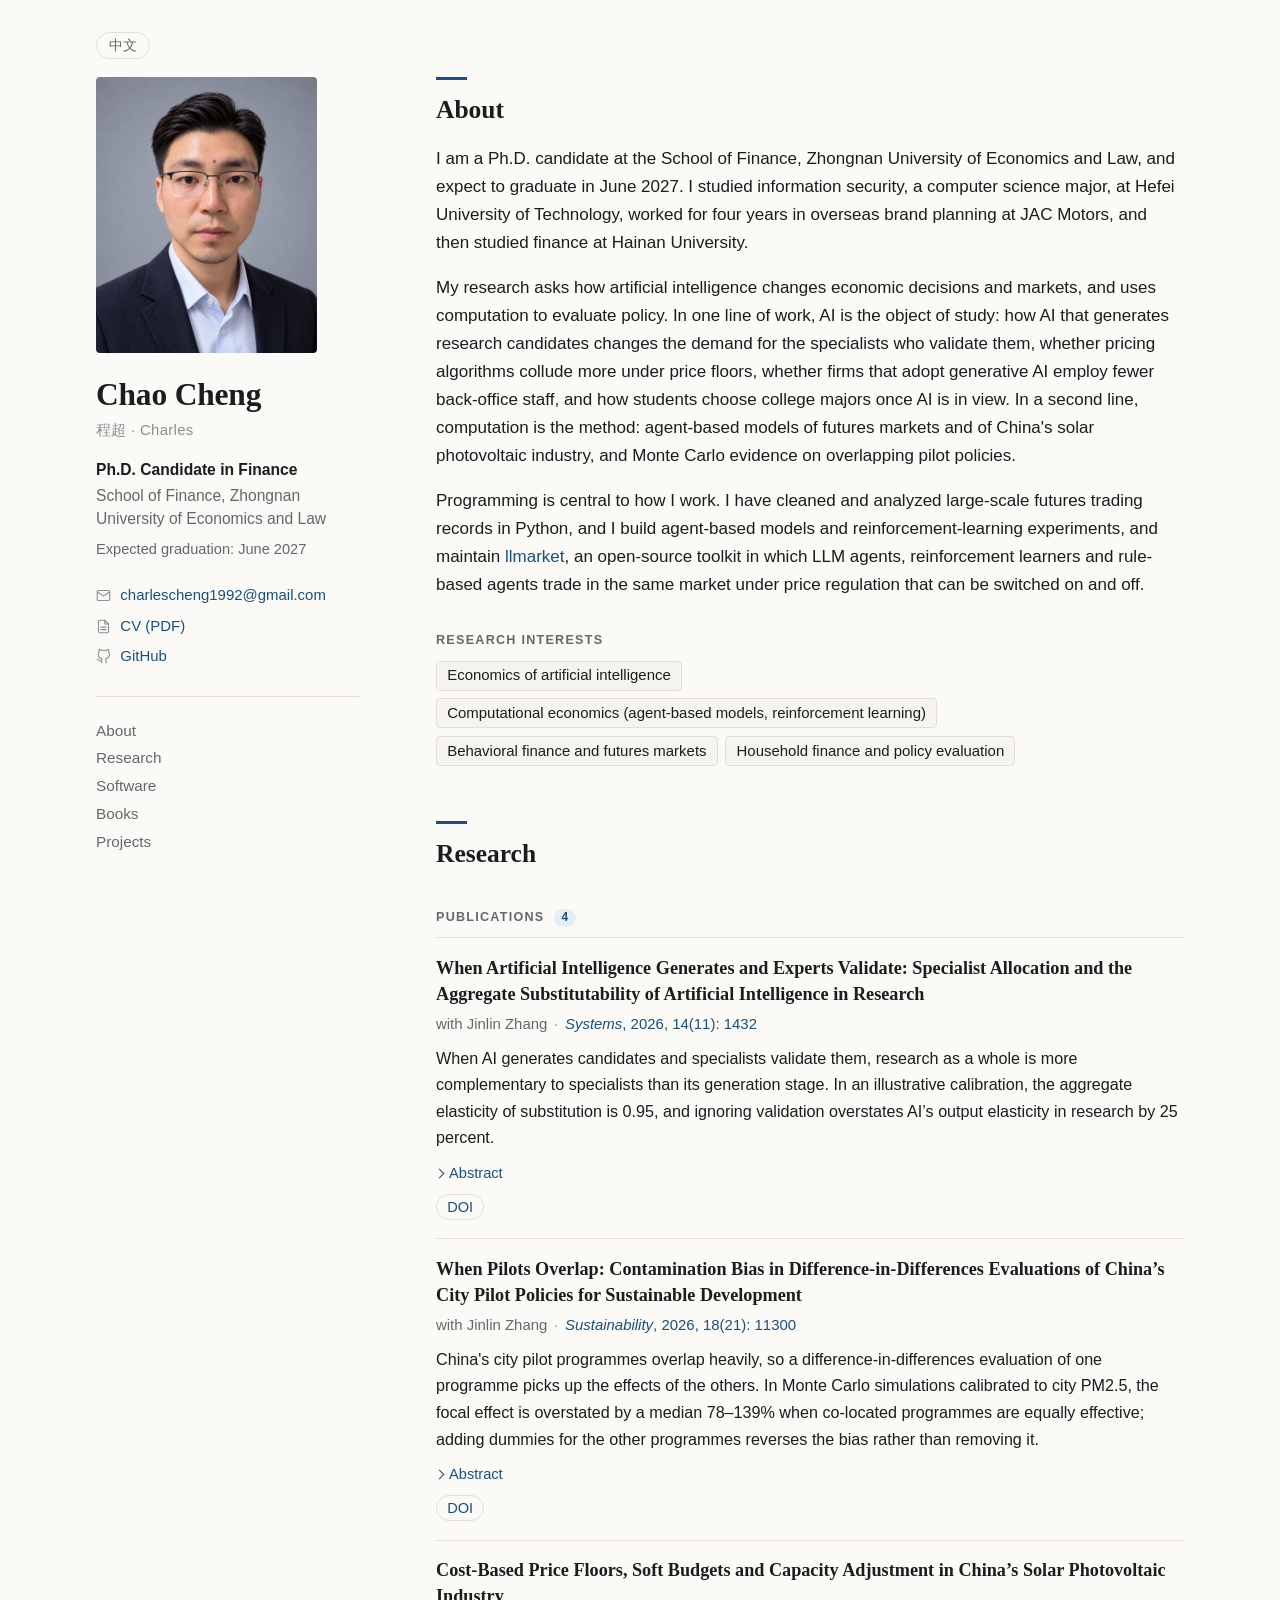
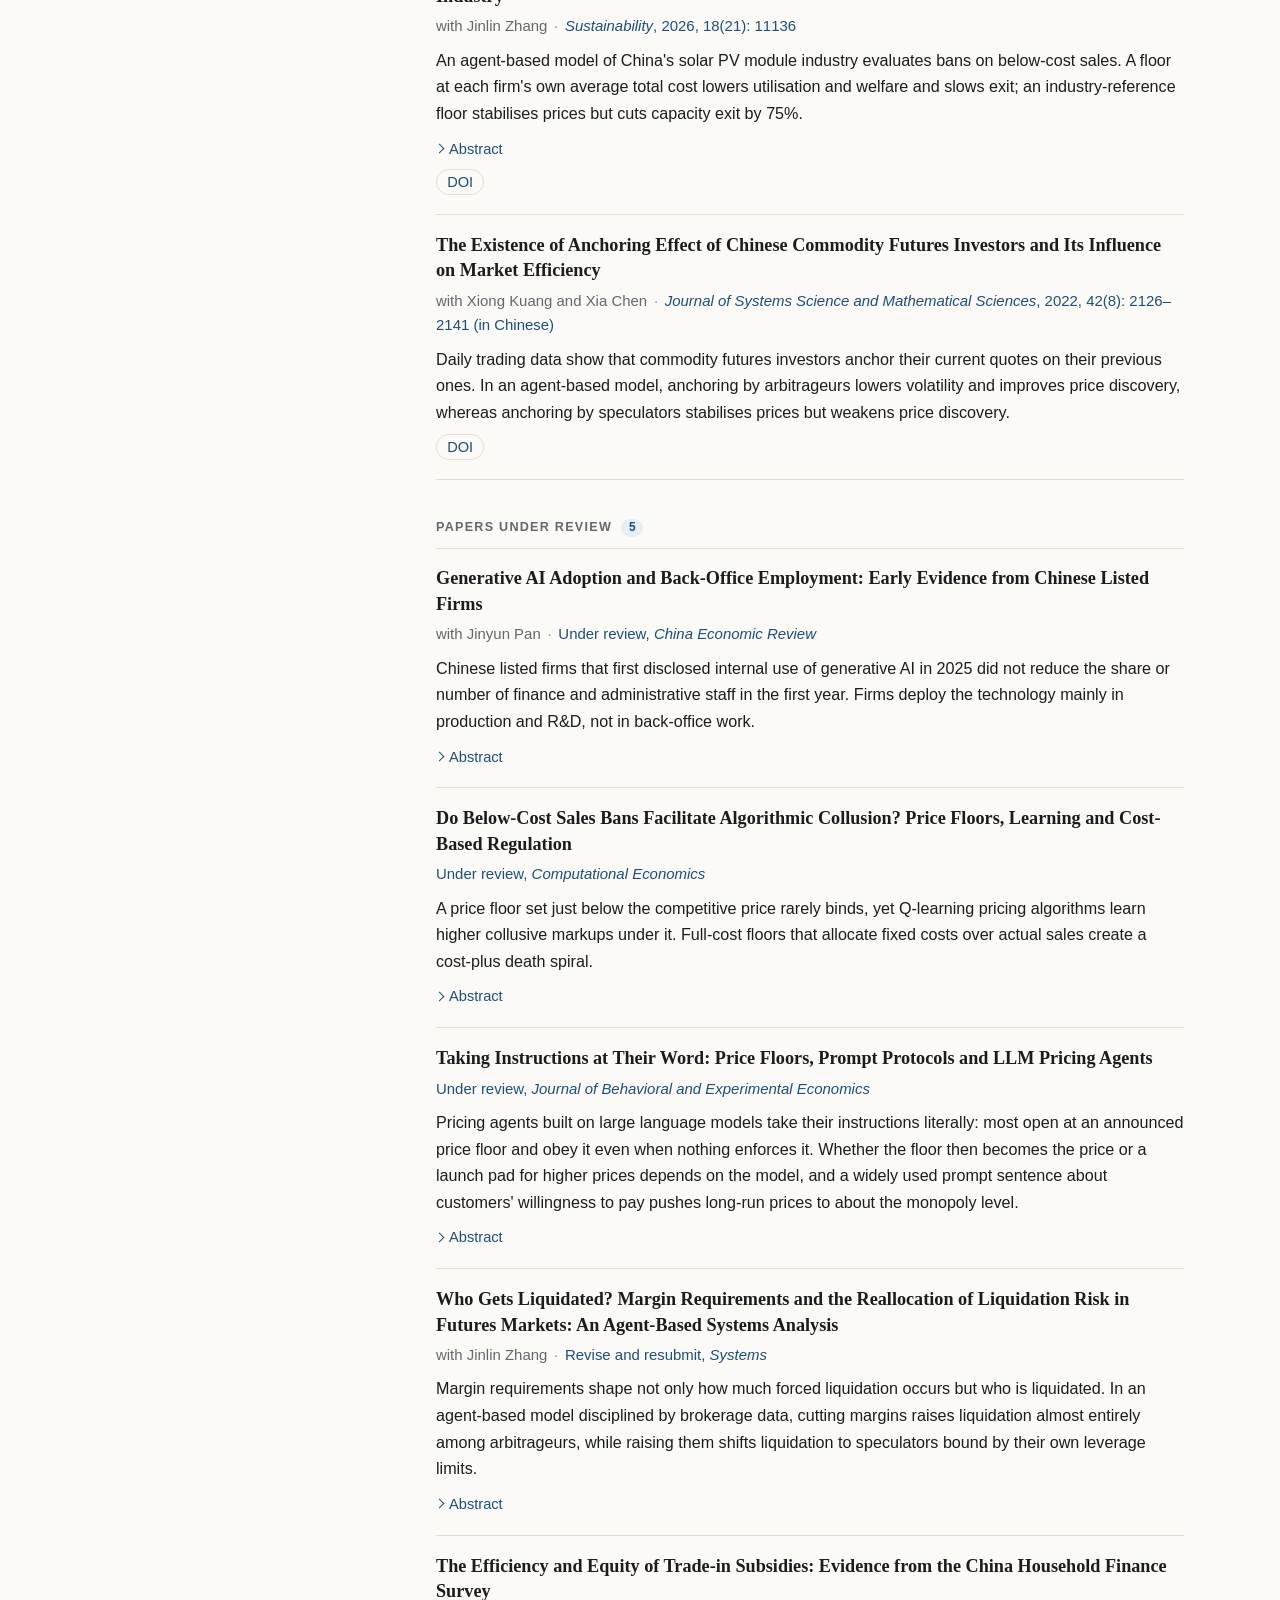
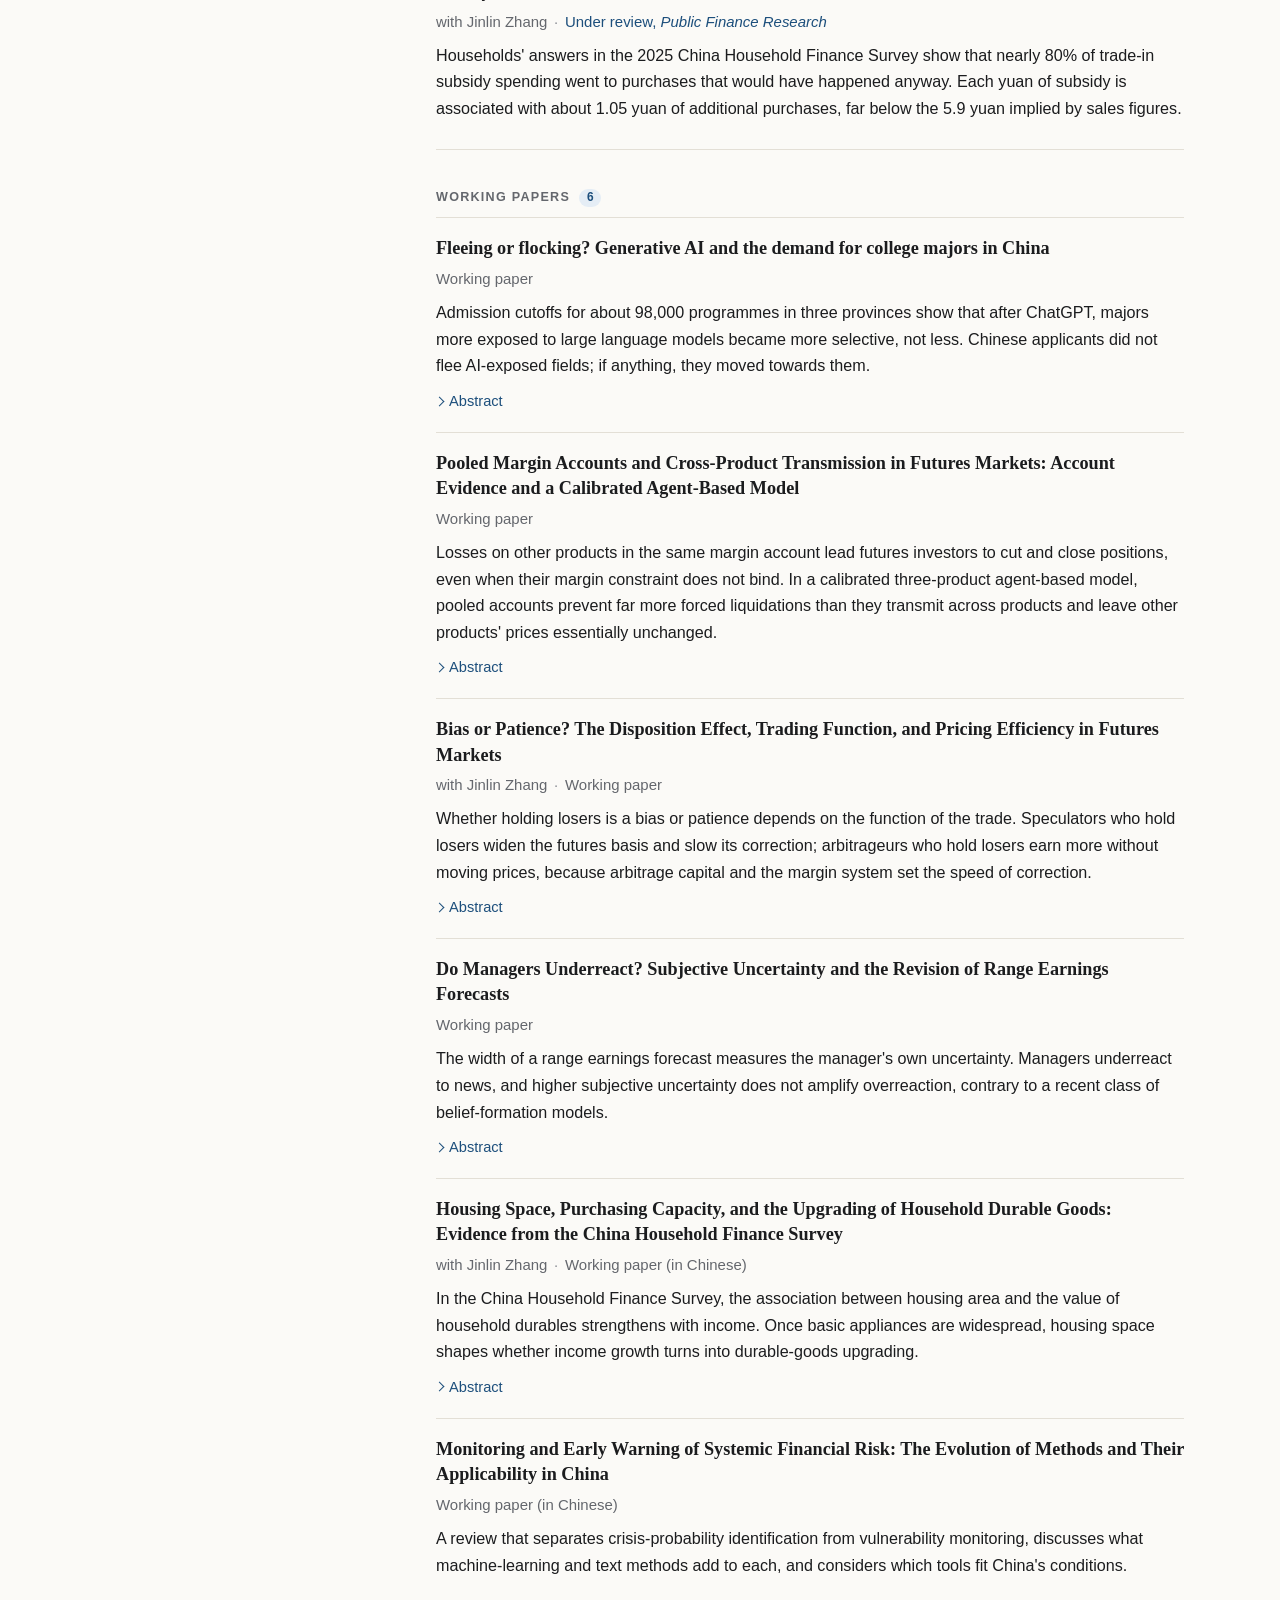
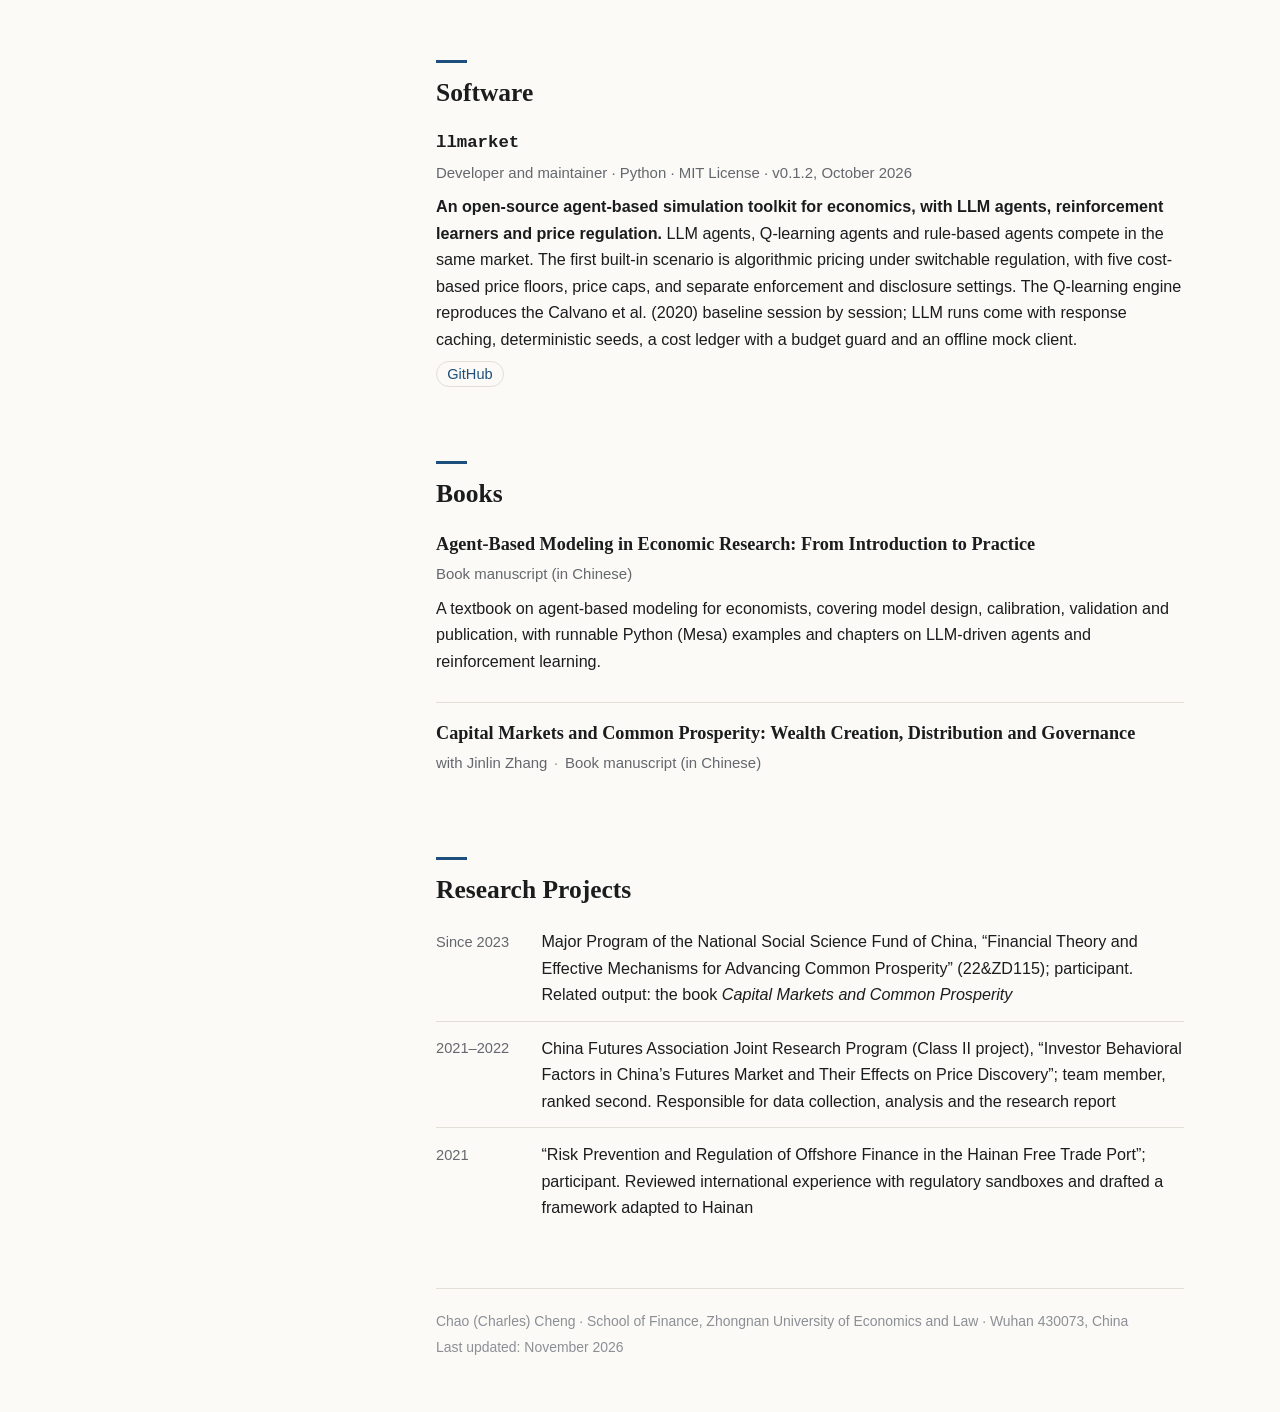
==== commit 9ed68fac: "Polish Chinese CV summary; describe brokerage data without record counts Co-Authored-By: Claude Opus" ====
--- a/docs/index.html
+++ b/docs/index.html
@@ -52,7 +52,7 @@
 
     <section id="about">
       <h2>About</h2>
-      <p>I am a Ph.D. candidate at the School of Finance, Zhongnan University of Economics and Law, and expect to graduate in June 2027. I studied information security, a computer science major, at Hefei University of Technology, worked for four years in overseas brand planning at JAC Motors, and then studied finance at Hainan University.</p><p>My research asks how artificial intelligence changes economic decisions and markets, and uses computation to evaluate policy. In one line of work, AI is the object of study: how AI that generates research candidates changes the demand for the specialists who validate them, whether pricing algorithms collude more under price floors, whether firms that adopt generative AI employ fewer back-office staff, and how students choose college majors once AI is in view. In a second line, computation is the method: agent-based models of futures markets and of China&#39;s solar photovoltaic industry, and Monte Carlo evidence on overlapping pilot policies.</p><p>Programming is central to how I work. I clean and analyze nearly five million futures brokerage records in Python, build agent-based models and reinforcement-learning experiments, and maintain <a href="https://github.com/CharlesChengGithub/llmarket">llmarket</a>, an open-source toolkit in which LLM agents, reinforcement learners and rule-based agents trade in the same market under price regulation that can be switched on and off.</p>
+      <p>I am a Ph.D. candidate at the School of Finance, Zhongnan University of Economics and Law, and expect to graduate in June 2027. I studied information security, a computer science major, at Hefei University of Technology, worked for four years in overseas brand planning at JAC Motors, and then studied finance at Hainan University.</p><p>My research asks how artificial intelligence changes economic decisions and markets, and uses computation to evaluate policy. In one line of work, AI is the object of study: how AI that generates research candidates changes the demand for the specialists who validate them, whether pricing algorithms collude more under price floors, whether firms that adopt generative AI employ fewer back-office staff, and how students choose college majors once AI is in view. In a second line, computation is the method: agent-based models of futures markets and of China&#39;s solar photovoltaic industry, and Monte Carlo evidence on overlapping pilot policies.</p><p>Programming is central to how I work. I have cleaned and analyzed large-scale futures trading records in Python, and I build agent-based models and reinforcement-learning experiments, and maintain <a href="https://github.com/CharlesChengGithub/llmarket">llmarket</a>, an open-source toolkit in which LLM agents, reinforcement learners and rule-based agents trade in the same market under price regulation that can be switched on and off.</p>
       <h3 class="label">Research interests</h3>
       <ul class="interests">
 <li>Economics of artificial intelligence</li><li>Computational economics (agent-based models, reinforcement learning)</li><li>Behavioral finance and futures markets</li><li>Household finance and policy evaluation</li>      </ul>
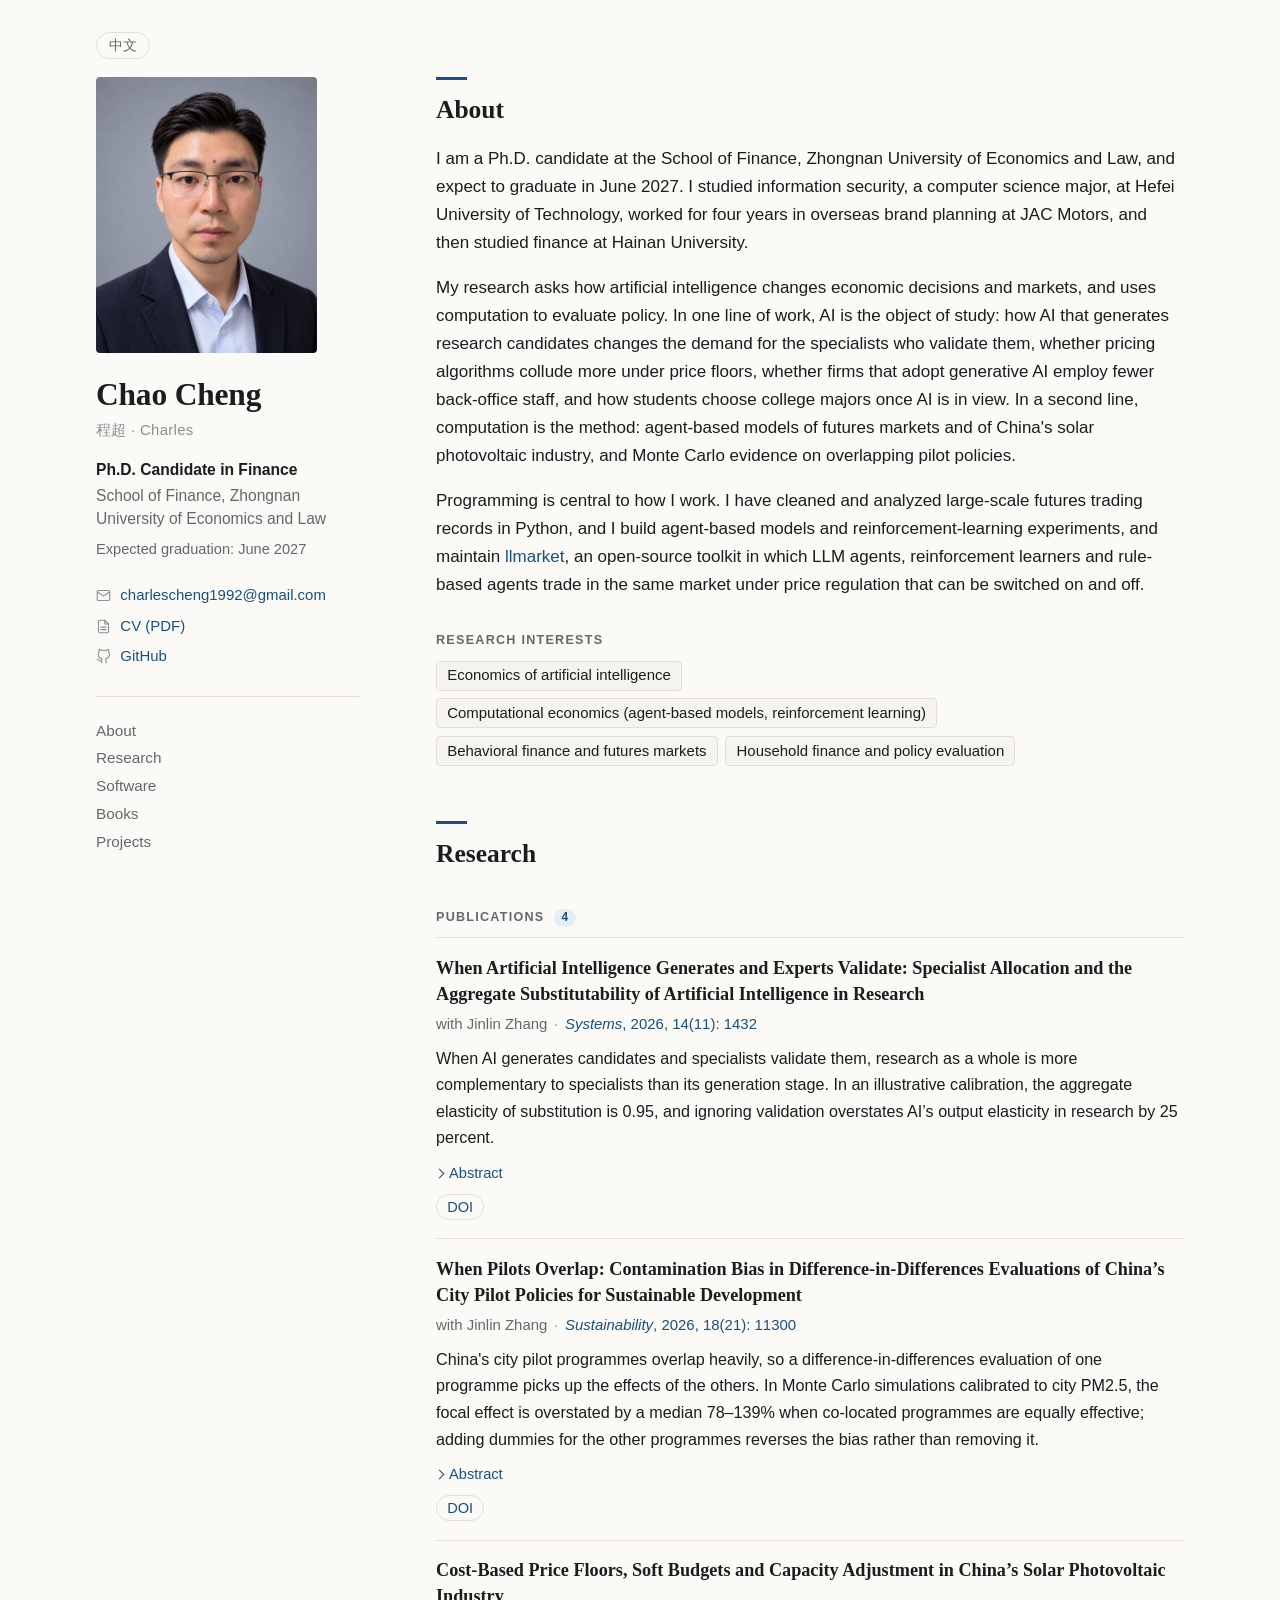
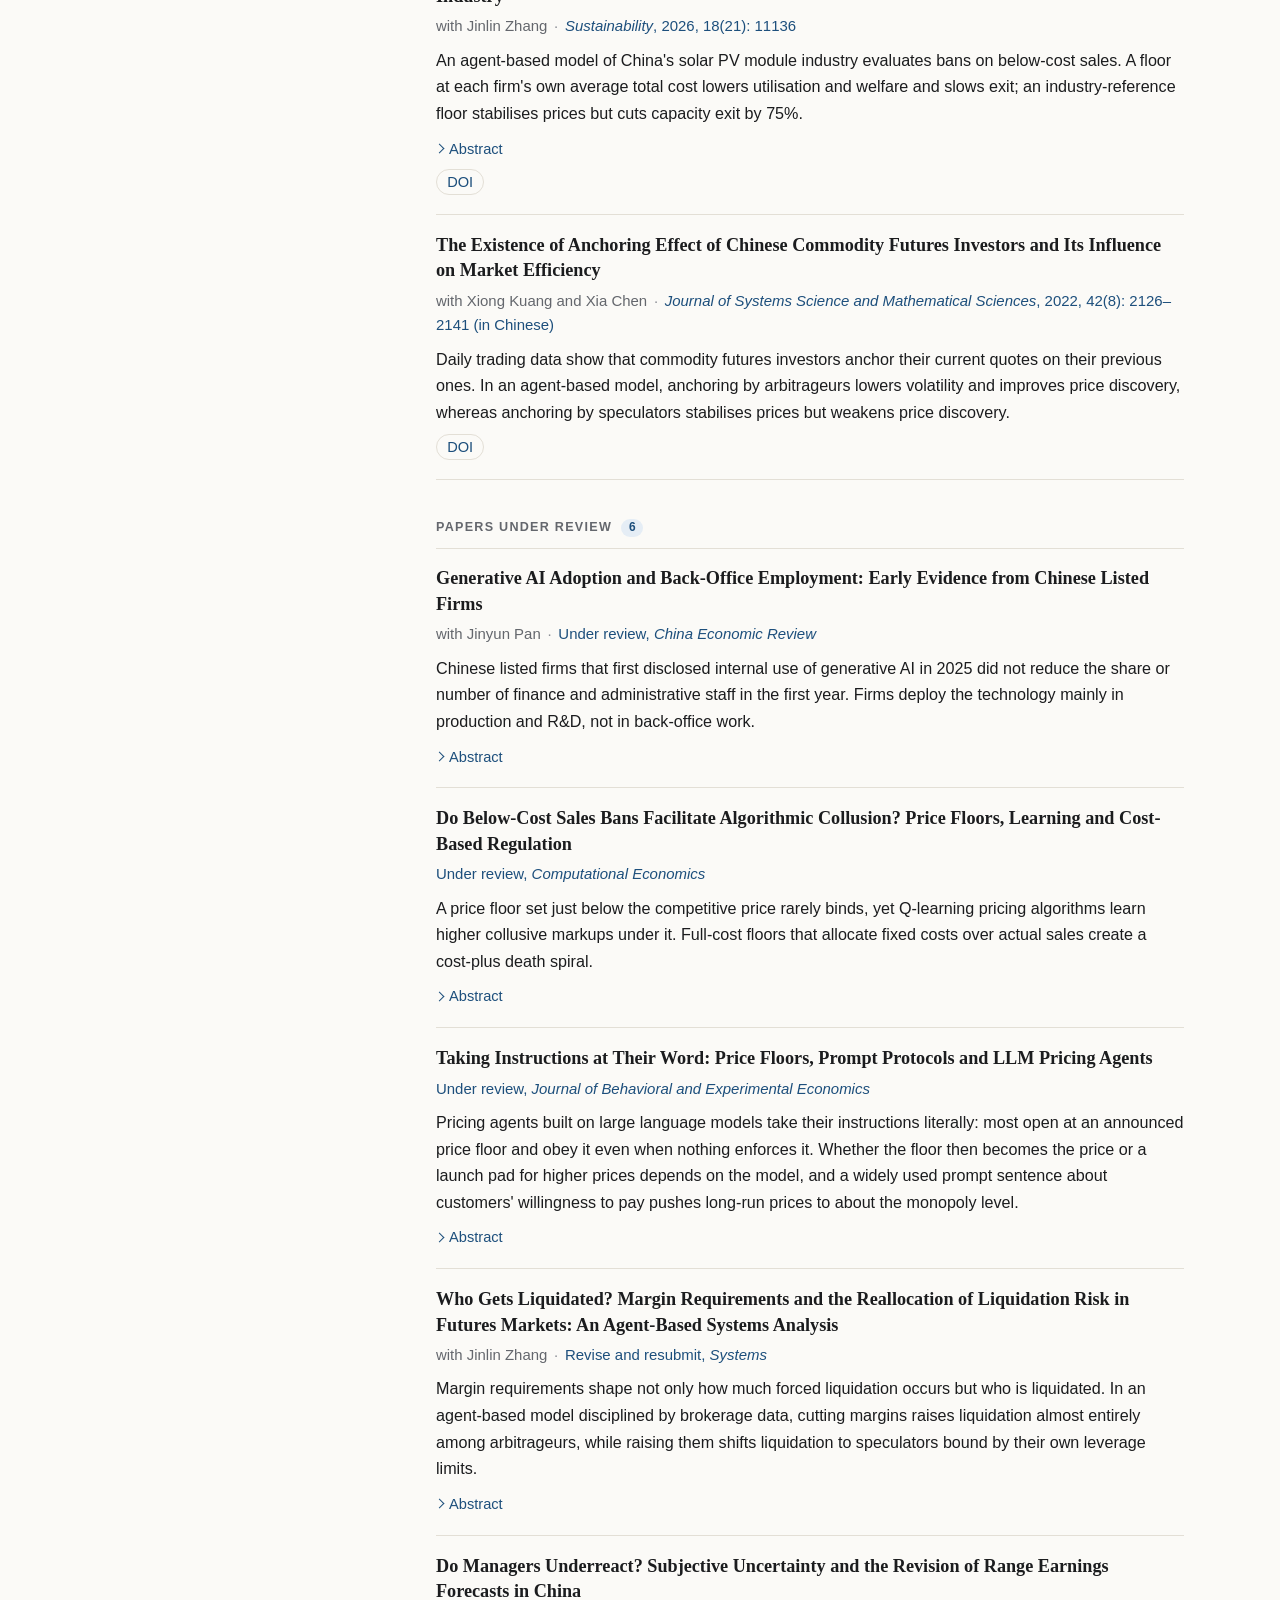
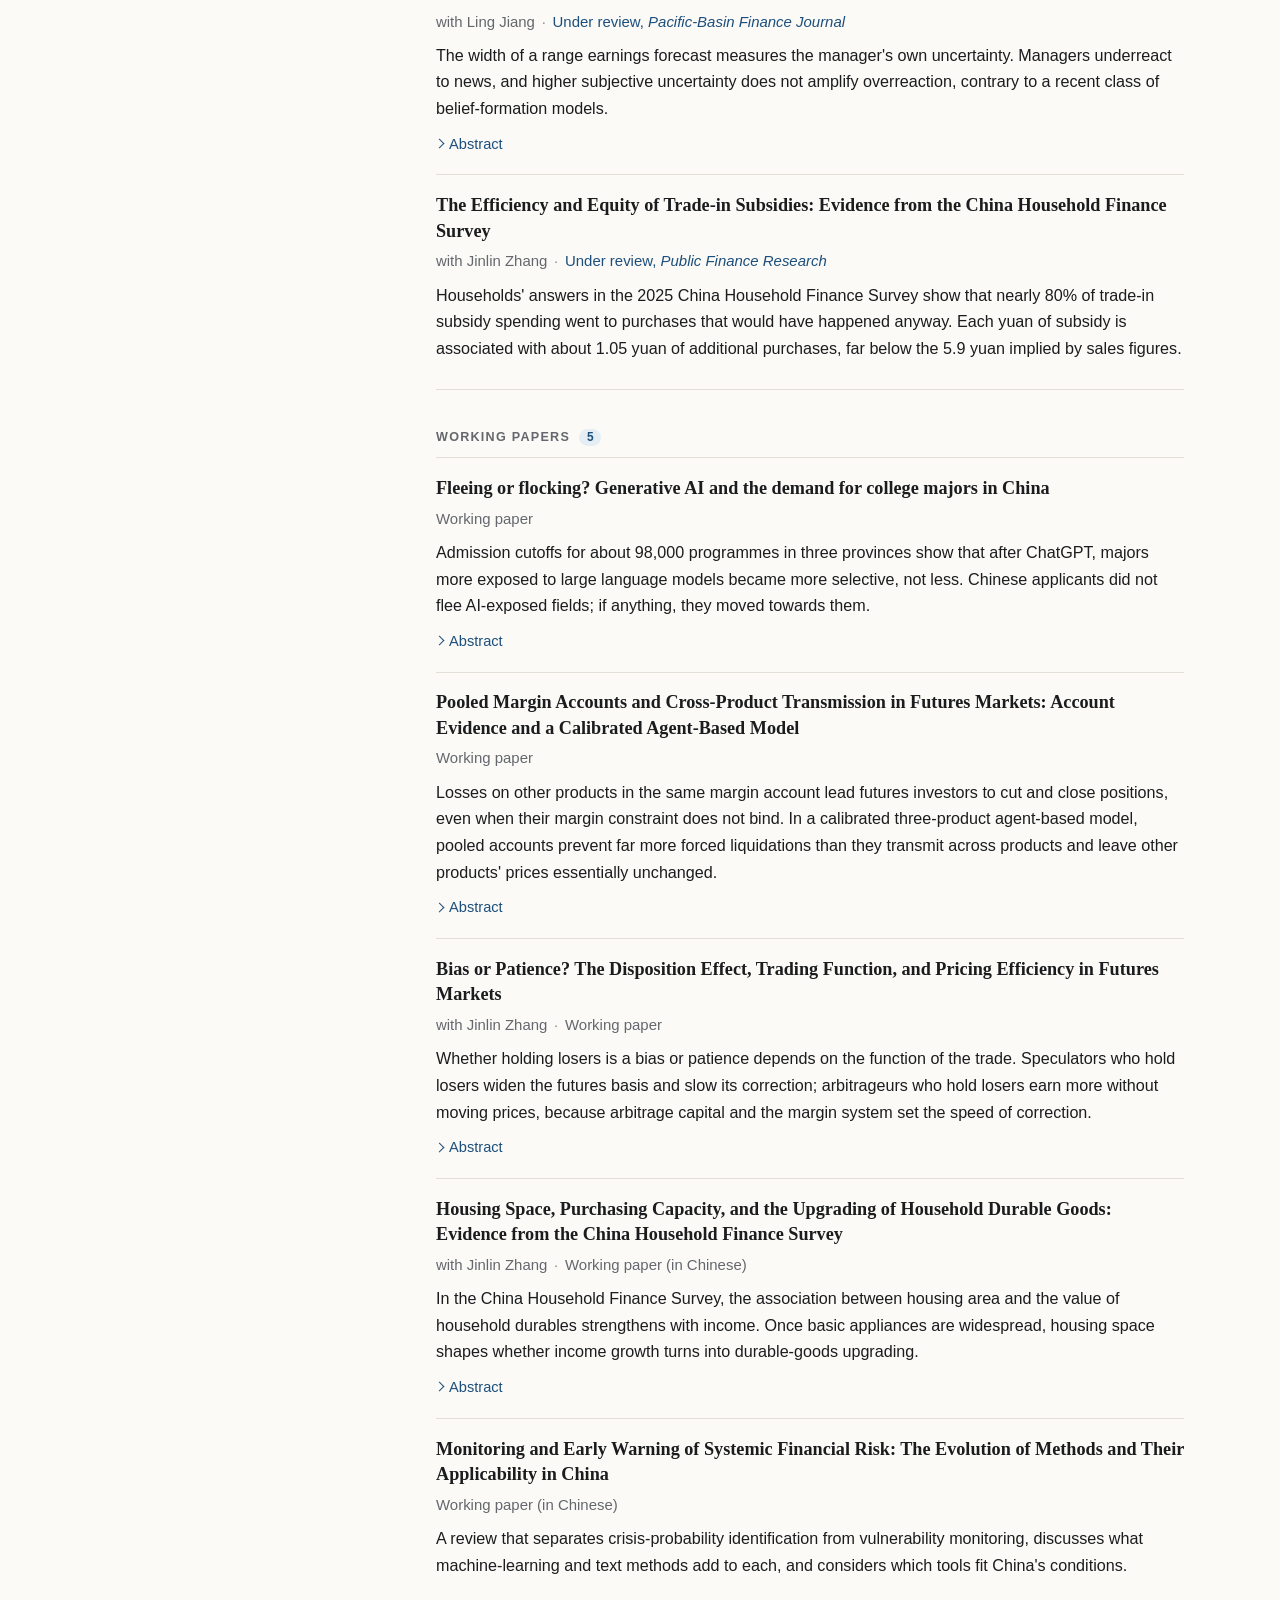
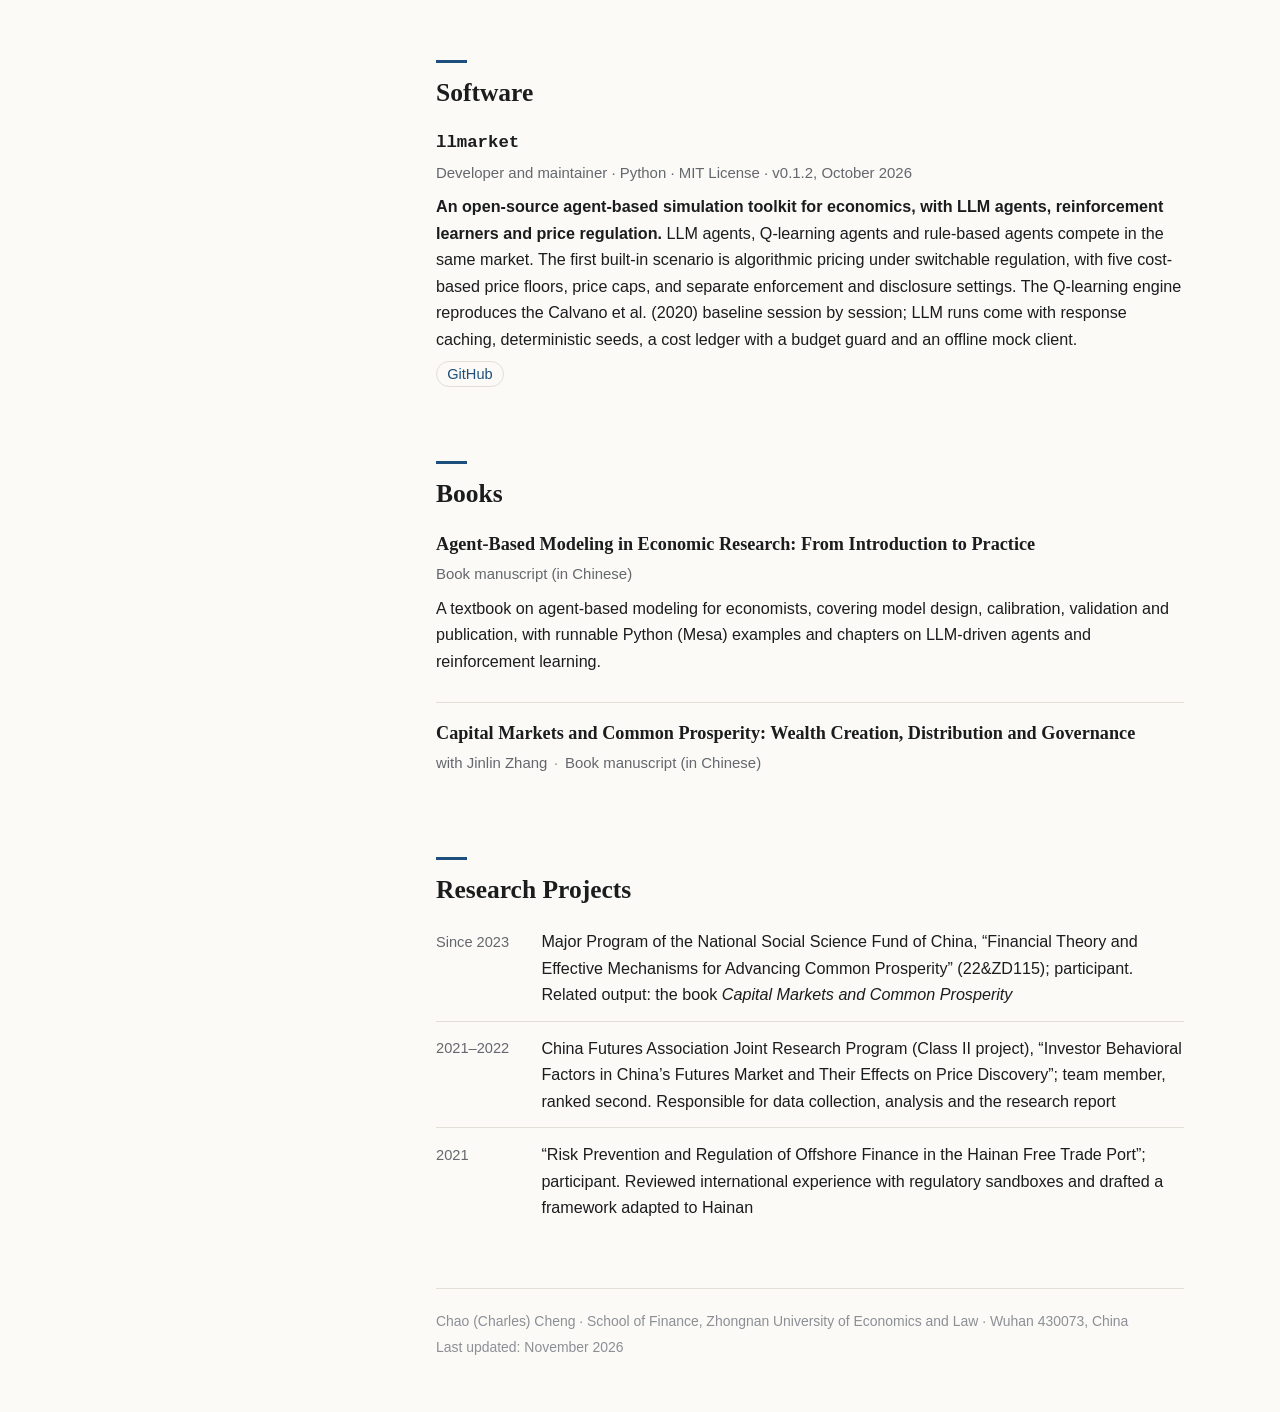
==== commit 7b700648: "Paper managers-underreact submitted to Pacific-Basin Finance Journal Co-Authored-By: Claude Opus 5.5" ====
--- a/docs/index.html
+++ b/docs/index.html
@@ -105,7 +105,7 @@
 <a class="chip" href="https://doi.org/10.12341/jssms22188">DOI</a>  </div>
 </article>
 
-      <h3 class="label group">Papers under Review<span class="count">5</span></h3>
+      <h3 class="label group">Papers under Review<span class="count">6</span></h3>
       <article class="paper" id="genai-back-office">
   <h4 class="paper-title">
 Generative AI Adoption and Back-Office Employment: Early Evidence from Chinese Listed Firms  </h4>
@@ -154,13 +154,25 @@
   </div>
 </article>
 
+      <article class="paper" id="managers-underreact">
+  <h4 class="paper-title">
+Do Managers Underreact? Subjective Uncertainty and the Revision of Range Earnings Forecasts in China  </h4>
+  <p class="paper-meta"><span>with Ling Jiang</span><span class="sep" aria-hidden="true">·</span><span class="status status-review">Under review, <em>Pacific-Basin Finance Journal</em></span></p>
+<p class="paper-summary">The width of a range earnings forecast measures the manager&#39;s own uncertainty. Managers underreact to news, and higher subjective uncertainty does not amplify overreaction, contrary to a recent class of belief-formation models.</p>  <div class="paper-actions">
+    <details>
+      <summary>Abstract</summary>
+      <div class="abstract"><p>Managers’ expectations shape corporate investment and the earnings guidance that investors rely on, yet whether these expectations underreact or overreact to news remains contested. A recent class of models predicts that overreaction strengthens when subjective uncertainty is high. We test this prediction using the range earnings forecasts that Chinese listed firms issue before the end of a reporting period, whose width is the manager’s own contemporaneous statement of uncertainty. Using 20,391 firm-period forecast sequences from 2010 to 2025, we regress the next revision of expectations on the initial forecast revision and its interaction with range width. Managers underreact: an upward initial revision predicts a further upward revision, and the effect is nearly three times as large when the next information point is the manager’s own follow-up forecast. Persistence follows both upward and downward initial revisions, so the gradual release of bad news cannot fully account for it. Subjective uncertainty does not amplify overreaction. The interaction is close to zero, precisely estimated, and indistinguishable from a simulated benchmark that allows for both the steering of reported earnings into forecast ranges and the winsorizing of the data. Range width does carry information about uncertainty: it rises with recent earnings volatility, and outcome dispersion rises with width. As earlier Chinese evidence suggests, realized earnings cluster just above the lower bound of the range, the opposite of the upper-bound tilt documented for U.S. firms.</p></div>
+    </details>
+  </div>
+</article>
+
       <article class="paper" id="trade-in-subsidies">
   <h4 class="paper-title">
 The Efficiency and Equity of Trade-in Subsidies: Evidence from the China Household Finance Survey  </h4>
   <p class="paper-meta"><span>with Jinlin Zhang</span><span class="sep" aria-hidden="true">·</span><span class="status status-review">Under review, <em>Public Finance Research</em></span></p>
 <p class="paper-summary">Households&#39; answers in the 2025 China Household Finance Survey show that nearly 80% of trade-in subsidy spending went to purchases that would have happened anyway. Each yuan of subsidy is associated with about 1.05 yuan of additional purchases, far below the 5.9 yuan implied by sales figures.</p></article>
 
-      <h3 class="label group">Working Papers<span class="count">6</span></h3>
+      <h3 class="label group">Working Papers<span class="count">5</span></h3>
       <article class="paper" id="ai-college-majors">
   <h4 class="paper-title">
 Fleeing or flocking? Generative AI and the demand for college majors in China  </h4>
@@ -193,18 +205,6 @@
     <details>
       <summary>Abstract</summary>
       <div class="abstract"><p>Holding losing positions is usually treated as a bias that slows price adjustment, but in futures markets its consequences depend on the function of the trade. We combine account-level data from a Chinese futures brokerage with a trade-level agent-based model of daily settlement, margin calls, and forced liquidation, calibrated to the basis of CSI 300 index futures. In the accounts, the disposition effect is concentrated in a reluctance to realize deepening losses, and margin tied up in losers crowds out new positions. In the model, speculators who hold losers keep stale exposure that widens the basis and slows its correction, and the effect rises steeply with the strength of the bias. Arbitrageurs who hold losers earn more than those who cut losses, and those who bank winners early earn less, yet neither half of their bias moves prices: arbitrage capital and the margin system set the speed of correction. Lower margin speeds correction but, under separate margining, more than doubles forced liquidation, a cost that portfolio margining removes. At the empirical distribution of the bias, its aggregate effect on the mean basis deviation is about 5%.</p></div>
-    </details>
-  </div>
-</article>
-
-      <article class="paper" id="managers-underreact">
-  <h4 class="paper-title">
-Do Managers Underreact? Subjective Uncertainty and the Revision of Range Earnings Forecasts  </h4>
-  <p class="paper-meta"><span class="status status-working">Working paper</span></p>
-<p class="paper-summary">The width of a range earnings forecast measures the manager&#39;s own uncertainty. Managers underreact to news, and higher subjective uncertainty does not amplify overreaction, contrary to a recent class of belief-formation models.</p>  <div class="paper-actions">
-    <details>
-      <summary>Abstract</summary>
-      <div class="abstract"><p>Theories of belief formation disagree on whether expectations underreact or overreact to news, and a recent class of models predicts that overreaction strengthens when subjective uncertainty is high. We test this prediction using the range earnings forecasts that Chinese listed firms issue before the end of a reporting period. The width of a manager’s forecast range provides a direct, firm-level measure of the manager’s own uncertainty at the time of the forecast. Using 20,391 firm-period forecast sequences from 2010 to 2025, we regress the next revision of expectations on the initial forecast revision and its interaction with range width. Managers underreact: an upward initial revision predicts a further upward revision, and the effect is four times larger when the next information point is the manager’s own follow-up forecast. Subjective uncertainty does not amplify overreaction. The interaction is close to zero, precisely estimated, and indistinguishable from a simulated benchmark that captures how firms steer reported earnings into their own forecast ranges. Range width does carry information about uncertainty: it rises with recent earnings volatility, and outcome dispersion rises with width. As earlier Chinese evidence suggests, realized earnings cluster just above the lower bound of the range, the opposite of the upper-bound tilt documented for U.S. firms.</p></div>
     </details>
   </div>
 </article>
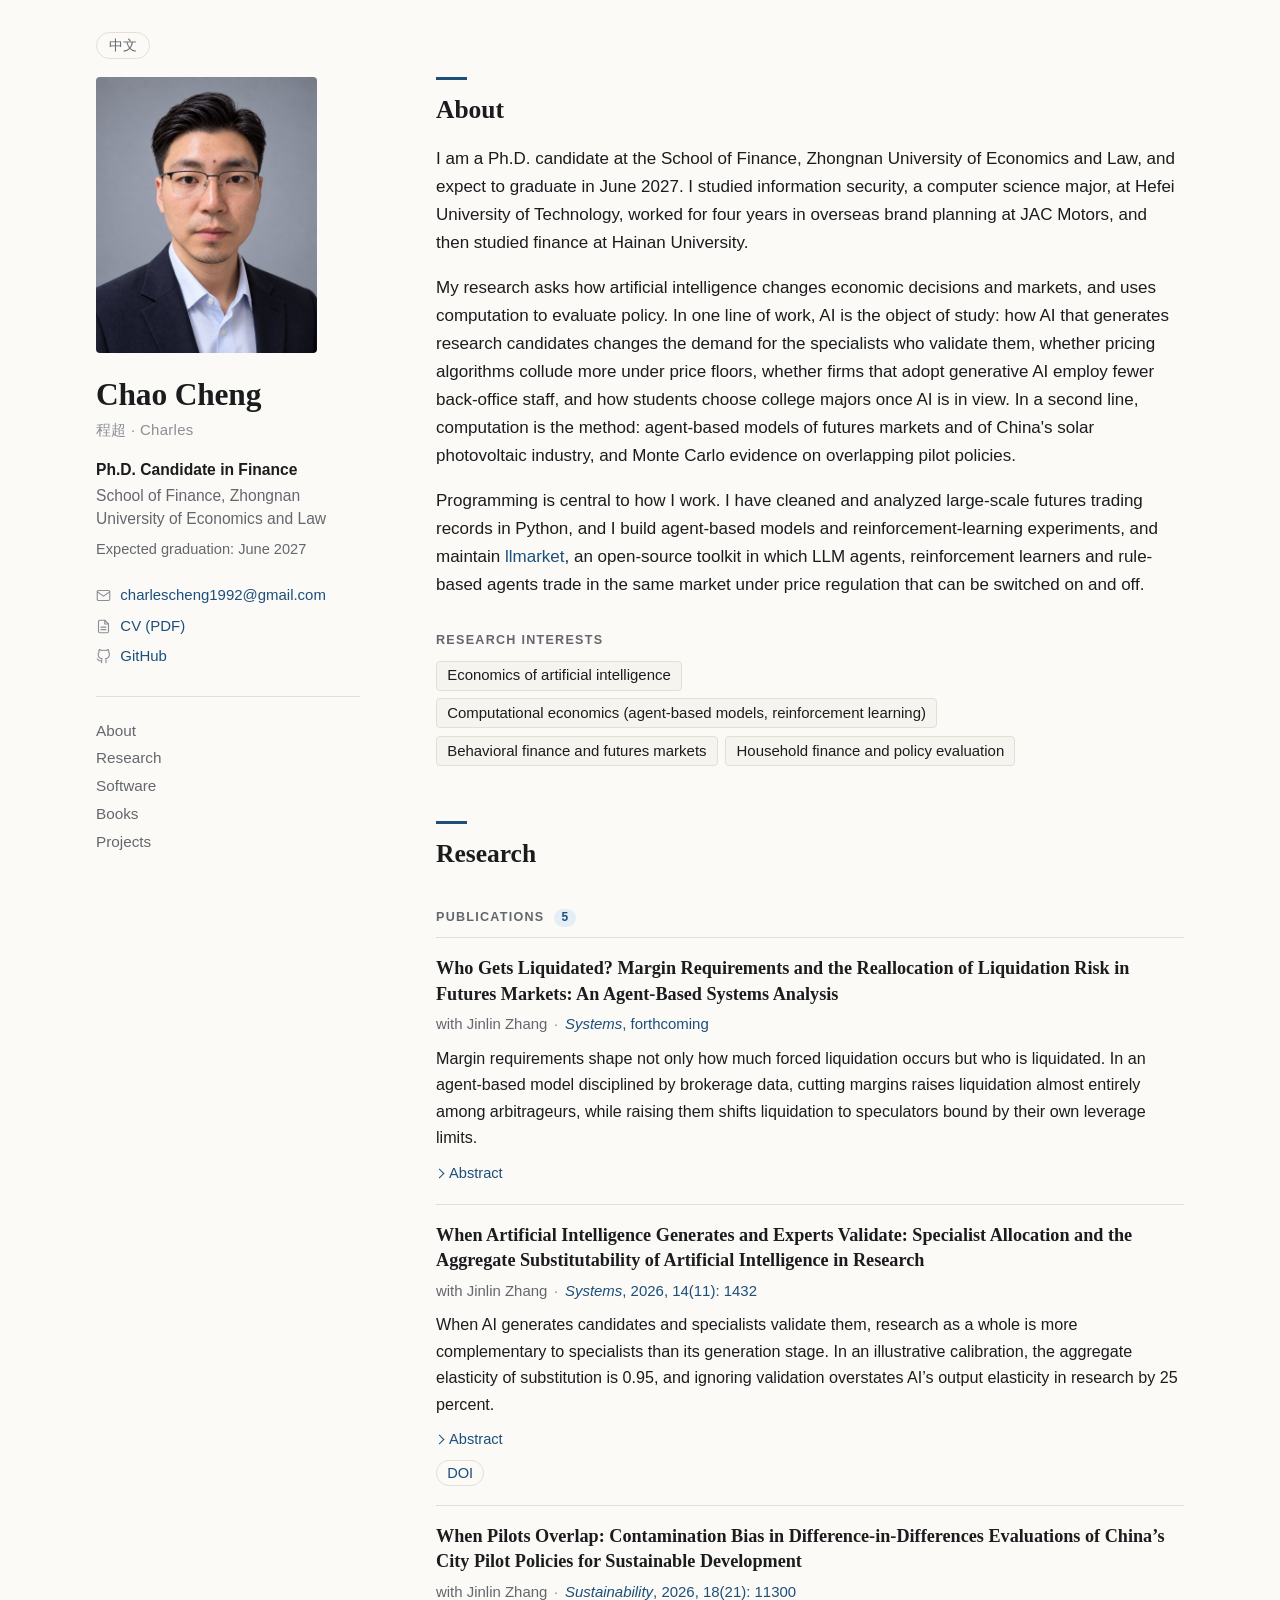
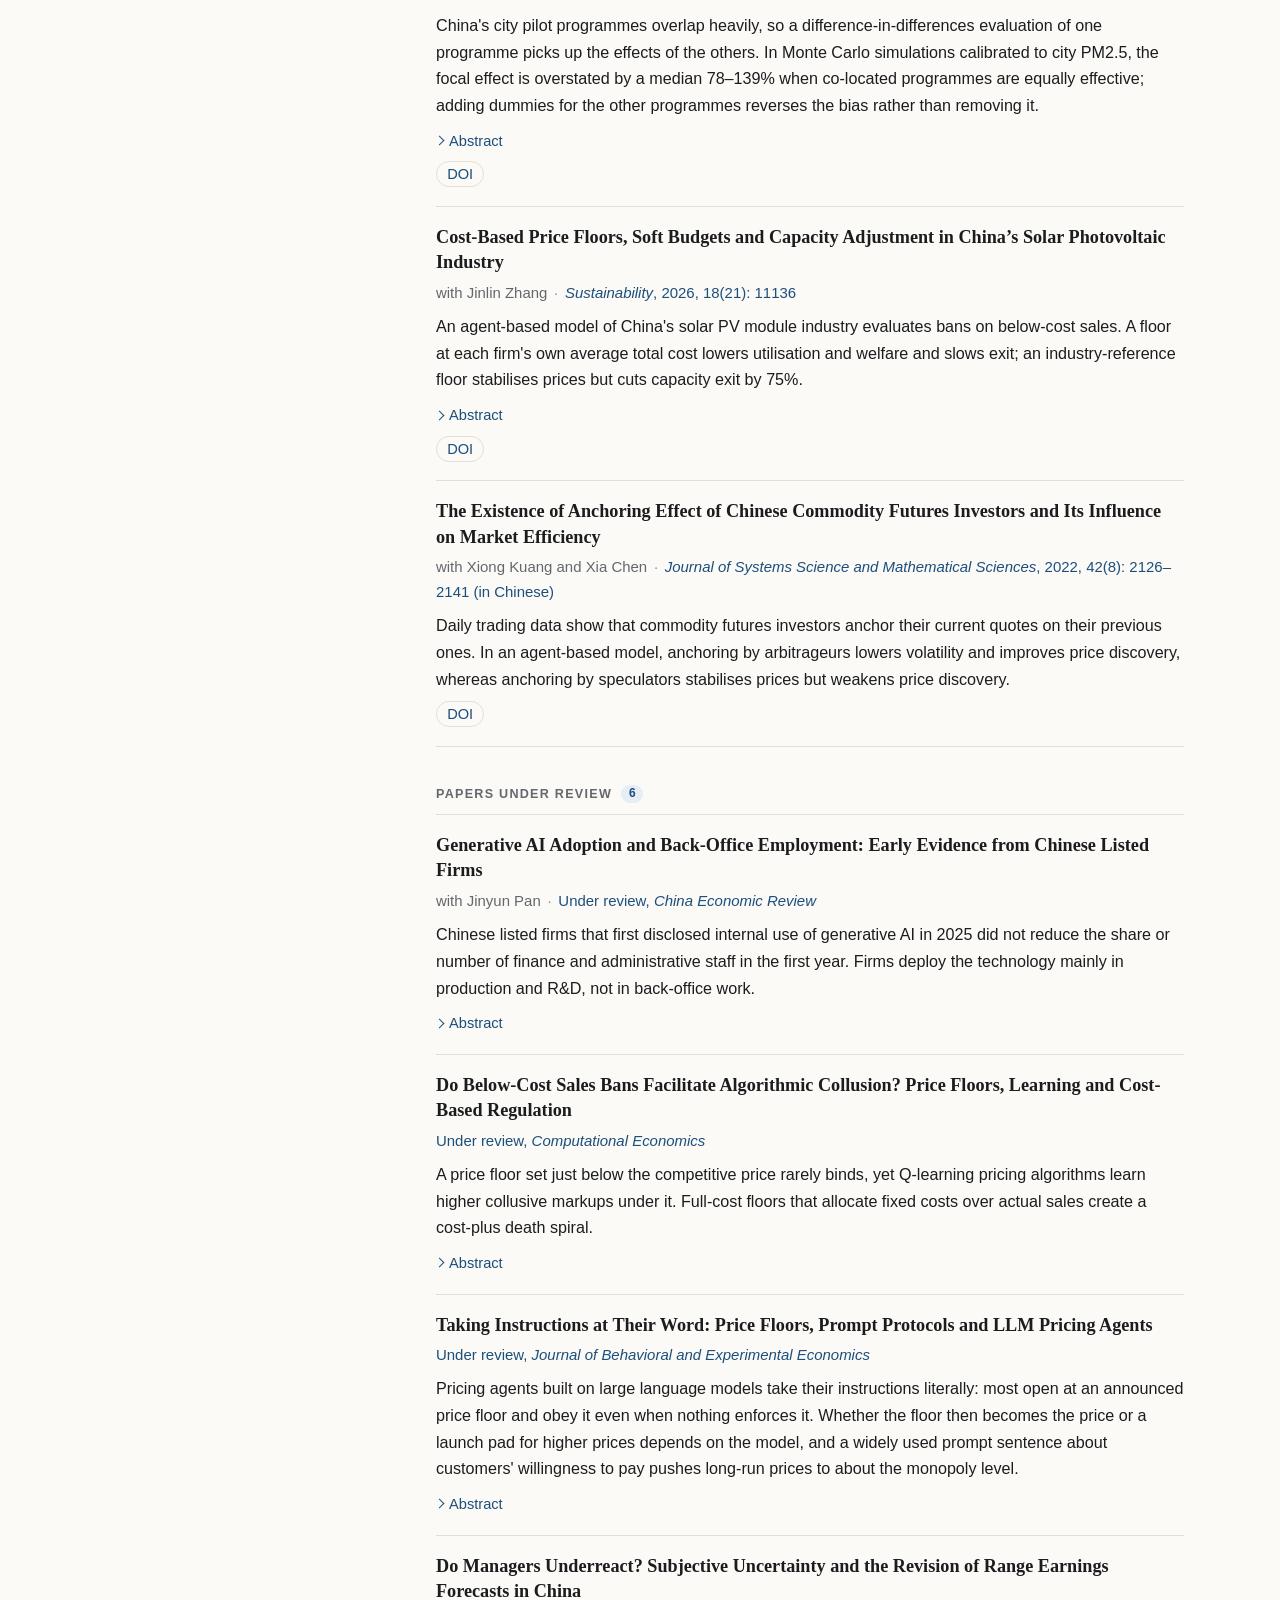
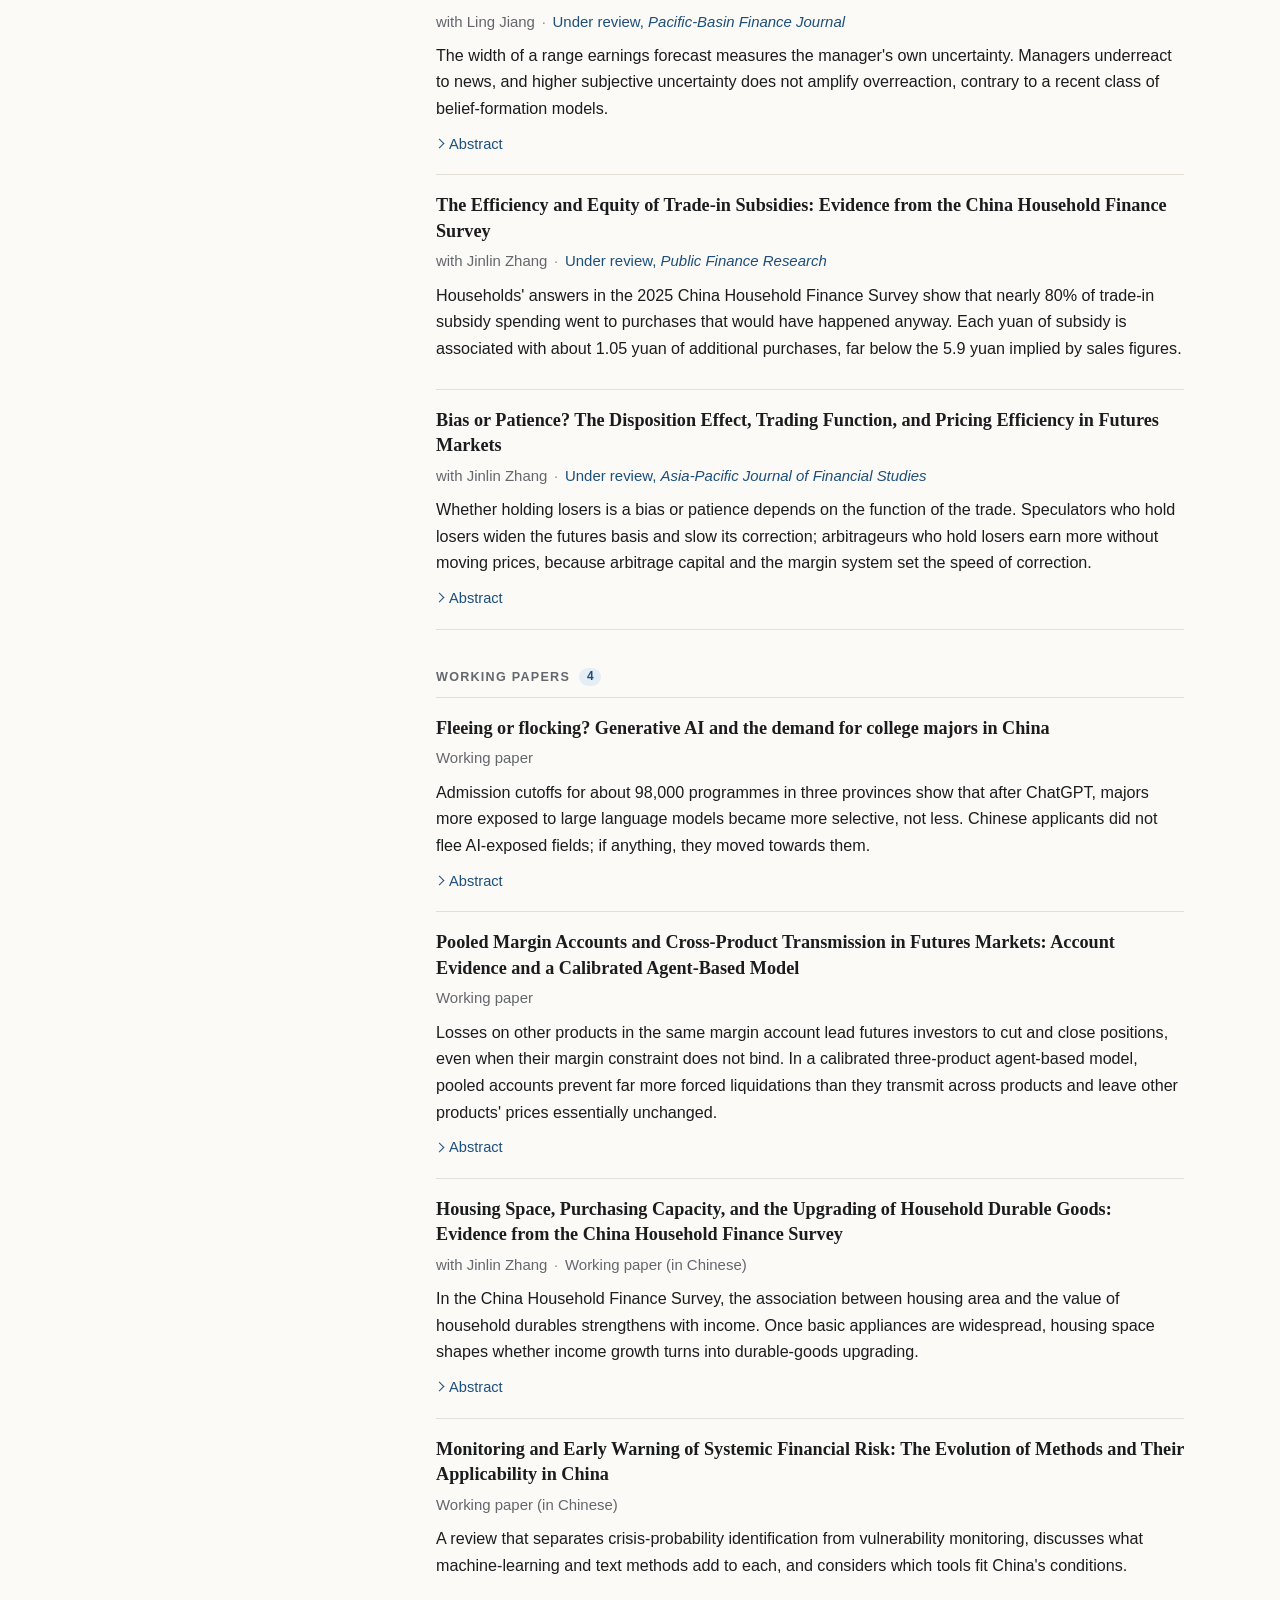
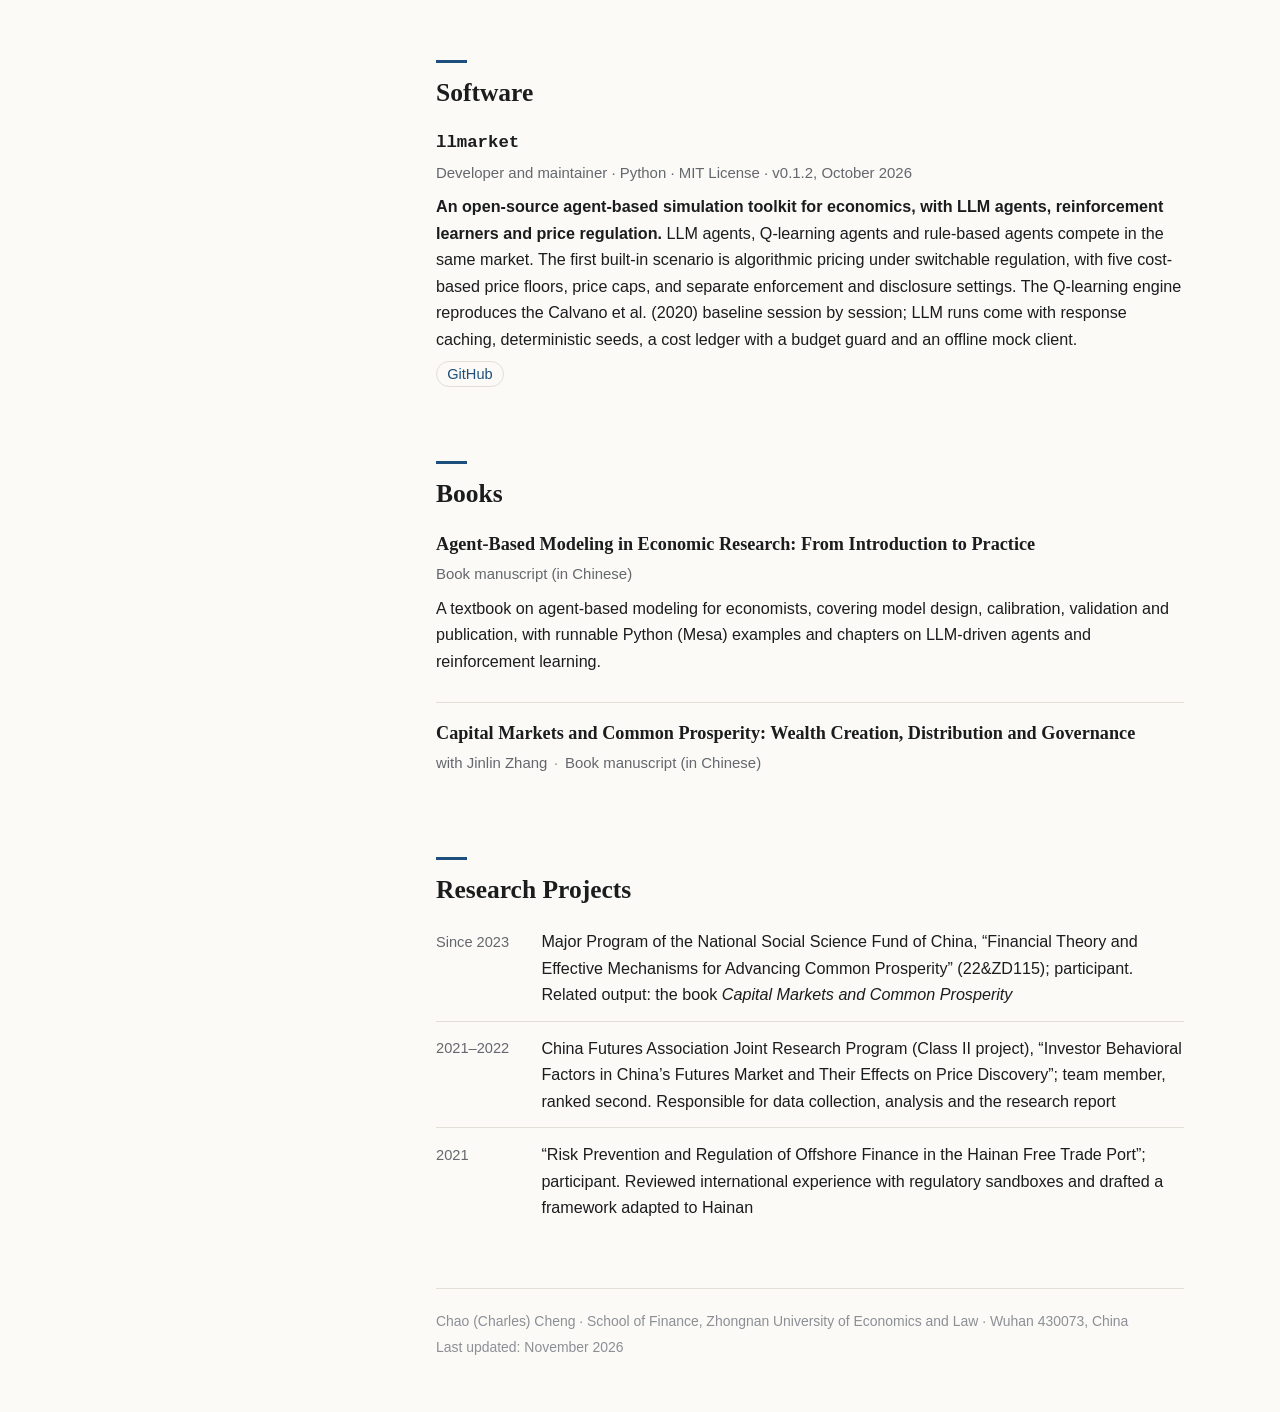
==== commit 3be51d7d: "Paper margin-liquidation accepted at Systems; disposition-effect submitted to APJFS Co-Authored-By: " ====
--- a/docs/index.html
+++ b/docs/index.html
@@ -60,7 +60,19 @@
 
     <section id="research">
       <h2>Research</h2>
-      <h3 class="label group">Publications<span class="count">4</span></h3>
+      <h3 class="label group">Publications<span class="count">5</span></h3>
+      <article class="paper" id="margin-liquidation">
+  <h4 class="paper-title">
+Who Gets Liquidated? Margin Requirements and the Reallocation of Liquidation Risk in Futures Markets: An Agent-Based Systems Analysis  </h4>
+  <p class="paper-meta"><span>with Jinlin Zhang</span><span class="sep" aria-hidden="true">·</span><span class="status status-published"><em>Systems</em>, forthcoming</span></p>
+<p class="paper-summary">Margin requirements shape not only how much forced liquidation occurs but who is liquidated. In an agent-based model disciplined by brokerage data, cutting margins raises liquidation almost entirely among arbitrageurs, while raising them shifts liquidation to speculators bound by their own leverage limits.</p>  <div class="paper-actions">
+    <details>
+      <summary>Abstract</summary>
+      <div class="abstract"><p>Margin requirements are usually judged by how much forced liquidation they prevent. They also shape who is liquidated. Futures margins cap leverage before positions are opened and trigger margin calls afterward, binding different traders through different constraints. We model speculators and leveraged arbitrageurs interacting through margin calls and price impact. Client data from a Chinese futures brokerage show that trading directions are more concentrated than chance (LSV measure 0.0079, p &lt; 0.001). We derive margin-call thresholds analytically and evaluate results over 100 feasible points in a 16-dimensional parameter space (35,000 paths). Cutting the margin rate from 8% to 4% is lose–lose: liquidation rises at every point, almost entirely among arbitrageurs, and mispricing widens at 95% of points. Within 100 periods, raising the rate to 20% reduces liquidation while increasing mispricing incidence and shifting liquidation to speculators bound by their own leverage limits. Exchanging the roles’ constraints reverses the shift, showing that it tracks the constraint configuration rather than the arbitrage role. At high margins, herding accompanies higher speculator leverage and greater liquidation. Margin policy should be assessed by whose leverage constraint it tightens.</p></div>
+    </details>
+  </div>
+</article>
+
       <article class="paper" id="ai-validation">
   <h4 class="paper-title">
 When Artificial Intelligence Generates and Experts Validate: Specialist Allocation and the Aggregate Substitutability of Artificial Intelligence in Research  </h4>
@@ -142,18 +154,6 @@
   </div>
 </article>
 
-      <article class="paper" id="margin-liquidation">
-  <h4 class="paper-title">
-Who Gets Liquidated? Margin Requirements and the Reallocation of Liquidation Risk in Futures Markets: An Agent-Based Systems Analysis  </h4>
-  <p class="paper-meta"><span>with Jinlin Zhang</span><span class="sep" aria-hidden="true">·</span><span class="status status-review">Revise and resubmit, <em>Systems</em></span></p>
-<p class="paper-summary">Margin requirements shape not only how much forced liquidation occurs but who is liquidated. In an agent-based model disciplined by brokerage data, cutting margins raises liquidation almost entirely among arbitrageurs, while raising them shifts liquidation to speculators bound by their own leverage limits.</p>  <div class="paper-actions">
-    <details>
-      <summary>Abstract</summary>
-      <div class="abstract"><p>Margin requirements are usually judged by how much forced liquidation they prevent. They also shape who is liquidated. Futures margins cap leverage before positions are opened and trigger margin calls afterward, binding different traders through different constraints. We model speculators and leveraged arbitrageurs interacting through margin calls and price impact. Client data from a Chinese futures brokerage show that trading directions are more concentrated than chance (LSV measure 0.0079, p &lt; 0.001). We derive margin-call thresholds analytically and evaluate results over 100 feasible points in a 16-dimensional parameter space (35,000 paths). Cutting the margin rate from 8% to 4% is lose–lose: liquidation rises at every point, almost entirely among arbitrageurs, and mispricing widens at 95% of points. Within 100 periods, raising the rate to 20% reduces liquidation while increasing mispricing incidence and shifting liquidation to speculators bound by their own leverage limits. Exchanging the roles’ constraints reverses the shift, showing that it tracks the constraint configuration rather than the arbitrage role. At high margins, herding accompanies higher speculator leverage and greater liquidation. Margin policy should be assessed by whose leverage constraint it tightens.</p></div>
-    </details>
-  </div>
-</article>
-
       <article class="paper" id="managers-underreact">
   <h4 class="paper-title">
 Do Managers Underreact? Subjective Uncertainty and the Revision of Range Earnings Forecasts in China  </h4>
@@ -172,7 +172,19 @@
   <p class="paper-meta"><span>with Jinlin Zhang</span><span class="sep" aria-hidden="true">·</span><span class="status status-review">Under review, <em>Public Finance Research</em></span></p>
 <p class="paper-summary">Households&#39; answers in the 2025 China Household Finance Survey show that nearly 80% of trade-in subsidy spending went to purchases that would have happened anyway. Each yuan of subsidy is associated with about 1.05 yuan of additional purchases, far below the 5.9 yuan implied by sales figures.</p></article>
 
-      <h3 class="label group">Working Papers<span class="count">5</span></h3>
+      <article class="paper" id="disposition-effect">
+  <h4 class="paper-title">
+Bias or Patience? The Disposition Effect, Trading Function, and Pricing Efficiency in Futures Markets  </h4>
+  <p class="paper-meta"><span>with Jinlin Zhang</span><span class="sep" aria-hidden="true">·</span><span class="status status-review">Under review, <em>Asia-Pacific Journal of Financial Studies</em></span></p>
+<p class="paper-summary">Whether holding losers is a bias or patience depends on the function of the trade. Speculators who hold losers widen the futures basis and slow its correction; arbitrageurs who hold losers earn more without moving prices, because arbitrage capital and the margin system set the speed of correction.</p>  <div class="paper-actions">
+    <details>
+      <summary>Abstract</summary>
+      <div class="abstract"><p>Holding losing positions is usually treated as a bias that slows price adjustment, but in futures markets its consequences depend on the function of the trade. We combine account-level data from a Chinese futures brokerage with a trade-level agent-based model of daily settlement, margin calls, and forced liquidation, calibrated to the basis of CSI 300 index futures. In the accounts, the disposition effect is concentrated in a reluctance to realize deepening losses, and margin tied up in losers crowds out new positions. In the model, speculators who hold losers keep stale exposure that widens the basis and slows its correction, and the effect rises steeply with the strength of the bias. Arbitrageurs who hold losers earn more than those who cut losses, and those who bank winners early earn less, yet neither half of their bias moves prices: arbitrage capital and the margin system set the speed of correction. Lower margin speeds correction but, under separate margining, more than doubles forced liquidation, a cost that portfolio margining removes. At the empirical distribution of the bias, its aggregate effect on the mean basis deviation is about 5%.</p></div>
+    </details>
+  </div>
+</article>
+
+      <h3 class="label group">Working Papers<span class="count">4</span></h3>
       <article class="paper" id="ai-college-majors">
   <h4 class="paper-title">
 Fleeing or flocking? Generative AI and the demand for college majors in China  </h4>
@@ -193,18 +205,6 @@
     <details>
       <summary>Abstract</summary>
       <div class="abstract"><p>Futures investors often trade several products from one margin account, and daily marking to market turns a loss in one product into an immediate loss of funds for all of them. Using 2019–2020 position records from a Chinese futures brokerage, I measure the mark-to-market gains and losses that an account&#39;s previous-day positions incur at the next settlement and estimate how gains and losses on other products change the account&#39;s position in a given product. Losses on other products lead investors to cut and close positions. The response is present in accounts whose margin constraint does not bind and is as strong for losses from unrelated sectors and weakly correlated products as for losses from related ones. The additional response of constrained accounts has the expected sign but is imprecise. Gains have weaker effects, confined to correlated products, and raise the probability of opening new products. I then calibrate the strength of this profit-and-loss feedback in a three-product agent-based model by indirect inference and compare pooled accounts with accounts segregated by product. Pooling cuts liquidations in the shocked product by more than it adds in other products, and leaves other products&#39; prices essentially unchanged. The calibrated feedback produces a large but short-lived cross-product position cut with no detectable price effect, and lowers margin use in calm periods. Cross-product position cuts in the data come mainly from investors&#39; own responses. Cross-product forced liquidations arise only through pooled funds, which on net prevent far more liquidations than they transmit.</p></div>
-    </details>
-  </div>
-</article>
-
-      <article class="paper" id="disposition-effect">
-  <h4 class="paper-title">
-Bias or Patience? The Disposition Effect, Trading Function, and Pricing Efficiency in Futures Markets  </h4>
-  <p class="paper-meta"><span>with Jinlin Zhang</span><span class="sep" aria-hidden="true">·</span><span class="status status-working">Working paper</span></p>
-<p class="paper-summary">Whether holding losers is a bias or patience depends on the function of the trade. Speculators who hold losers widen the futures basis and slow its correction; arbitrageurs who hold losers earn more without moving prices, because arbitrage capital and the margin system set the speed of correction.</p>  <div class="paper-actions">
-    <details>
-      <summary>Abstract</summary>
-      <div class="abstract"><p>Holding losing positions is usually treated as a bias that slows price adjustment, but in futures markets its consequences depend on the function of the trade. We combine account-level data from a Chinese futures brokerage with a trade-level agent-based model of daily settlement, margin calls, and forced liquidation, calibrated to the basis of CSI 300 index futures. In the accounts, the disposition effect is concentrated in a reluctance to realize deepening losses, and margin tied up in losers crowds out new positions. In the model, speculators who hold losers keep stale exposure that widens the basis and slows its correction, and the effect rises steeply with the strength of the bias. Arbitrageurs who hold losers earn more than those who cut losses, and those who bank winners early earn less, yet neither half of their bias moves prices: arbitrage capital and the margin system set the speed of correction. Lower margin speeds correction but, under separate margining, more than doubles forced liquidation, a cost that portfolio margining removes. At the empirical distribution of the bias, its aggregate effect on the mean basis deviation is about 5%.</p></div>
     </details>
   </div>
 </article>
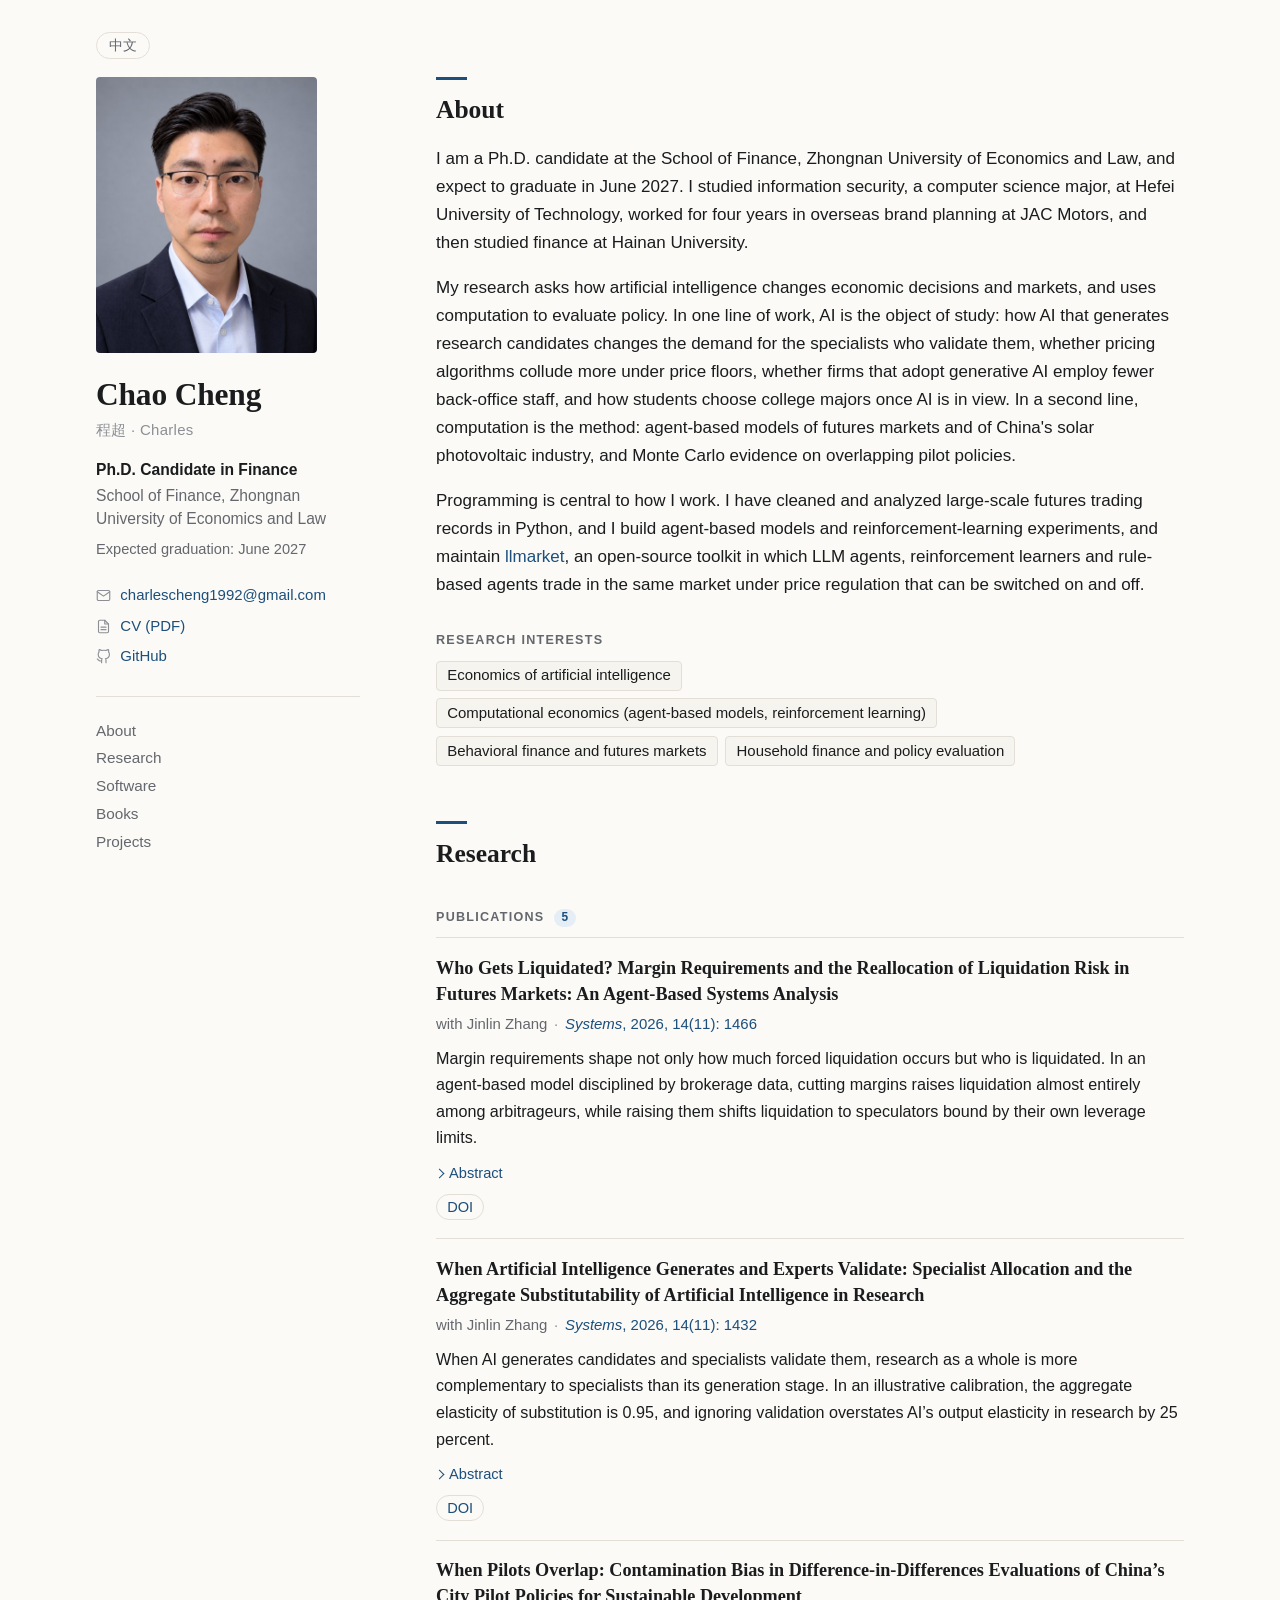
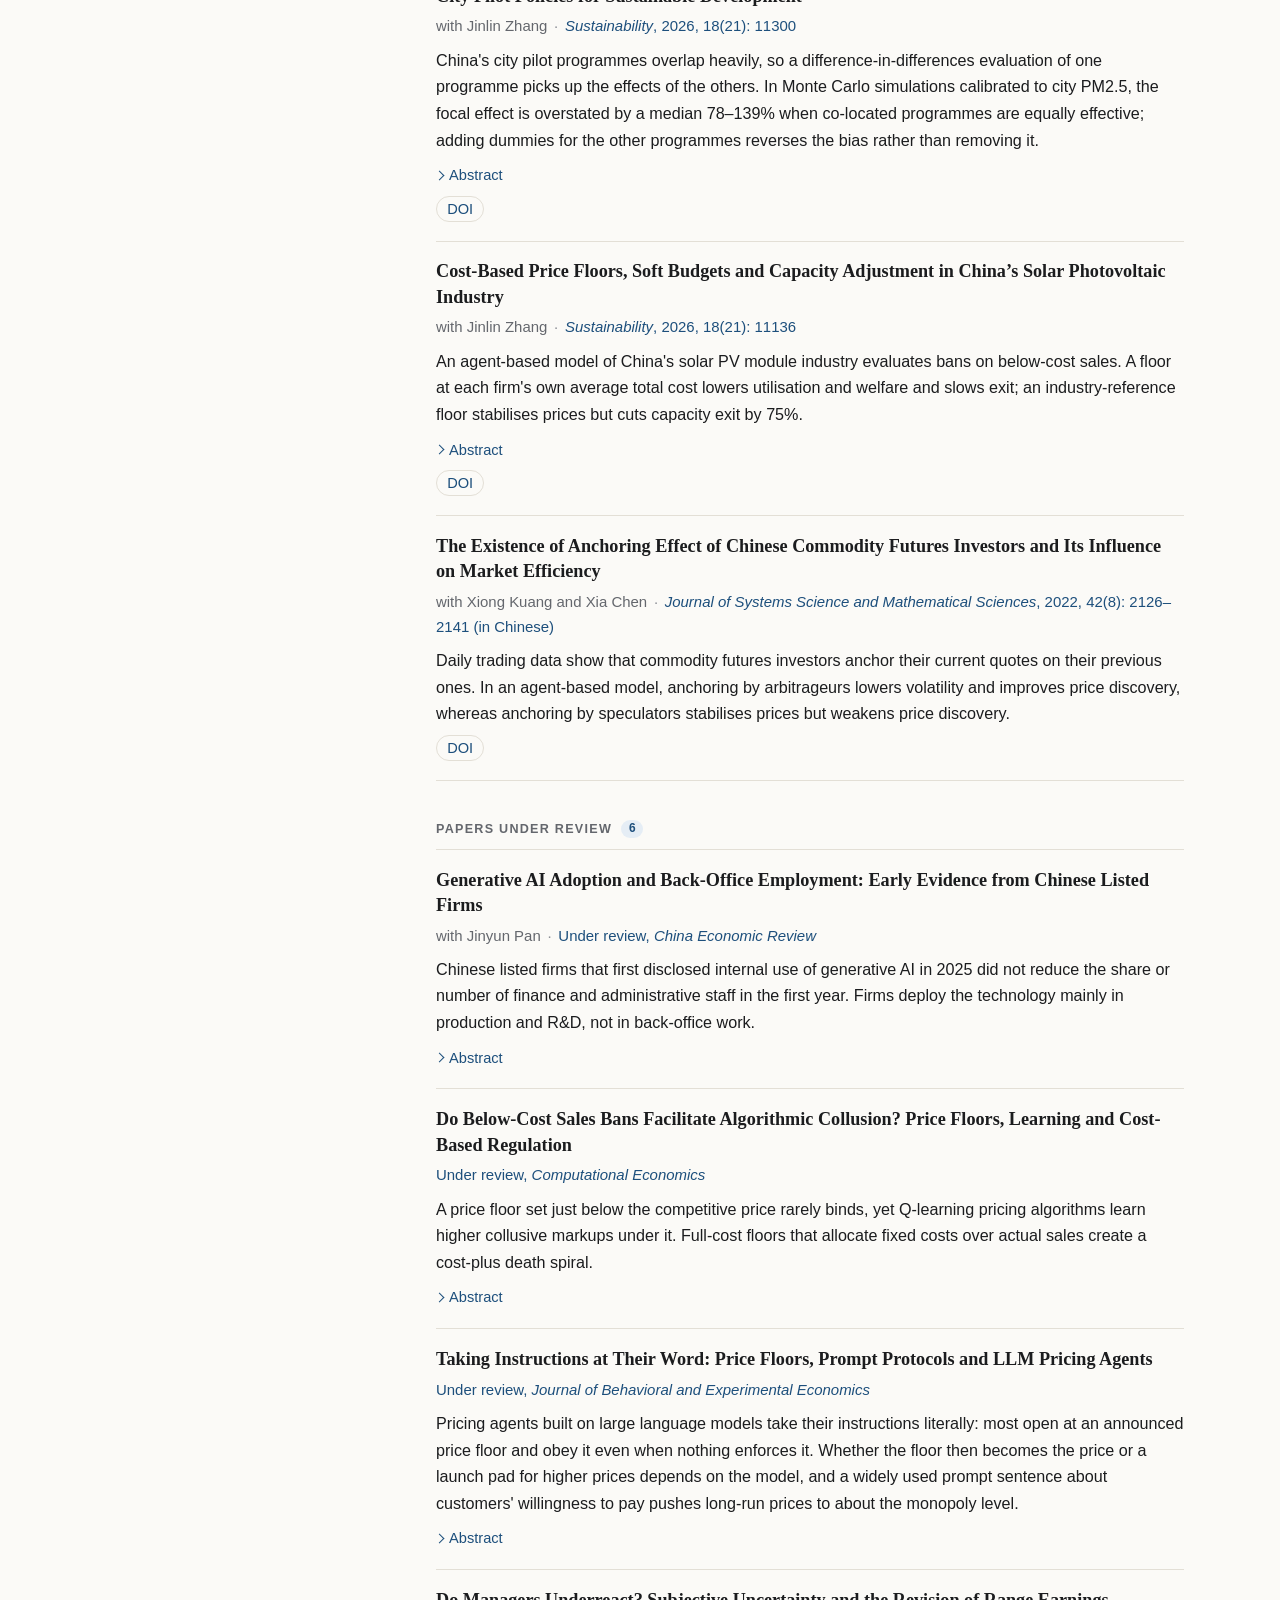
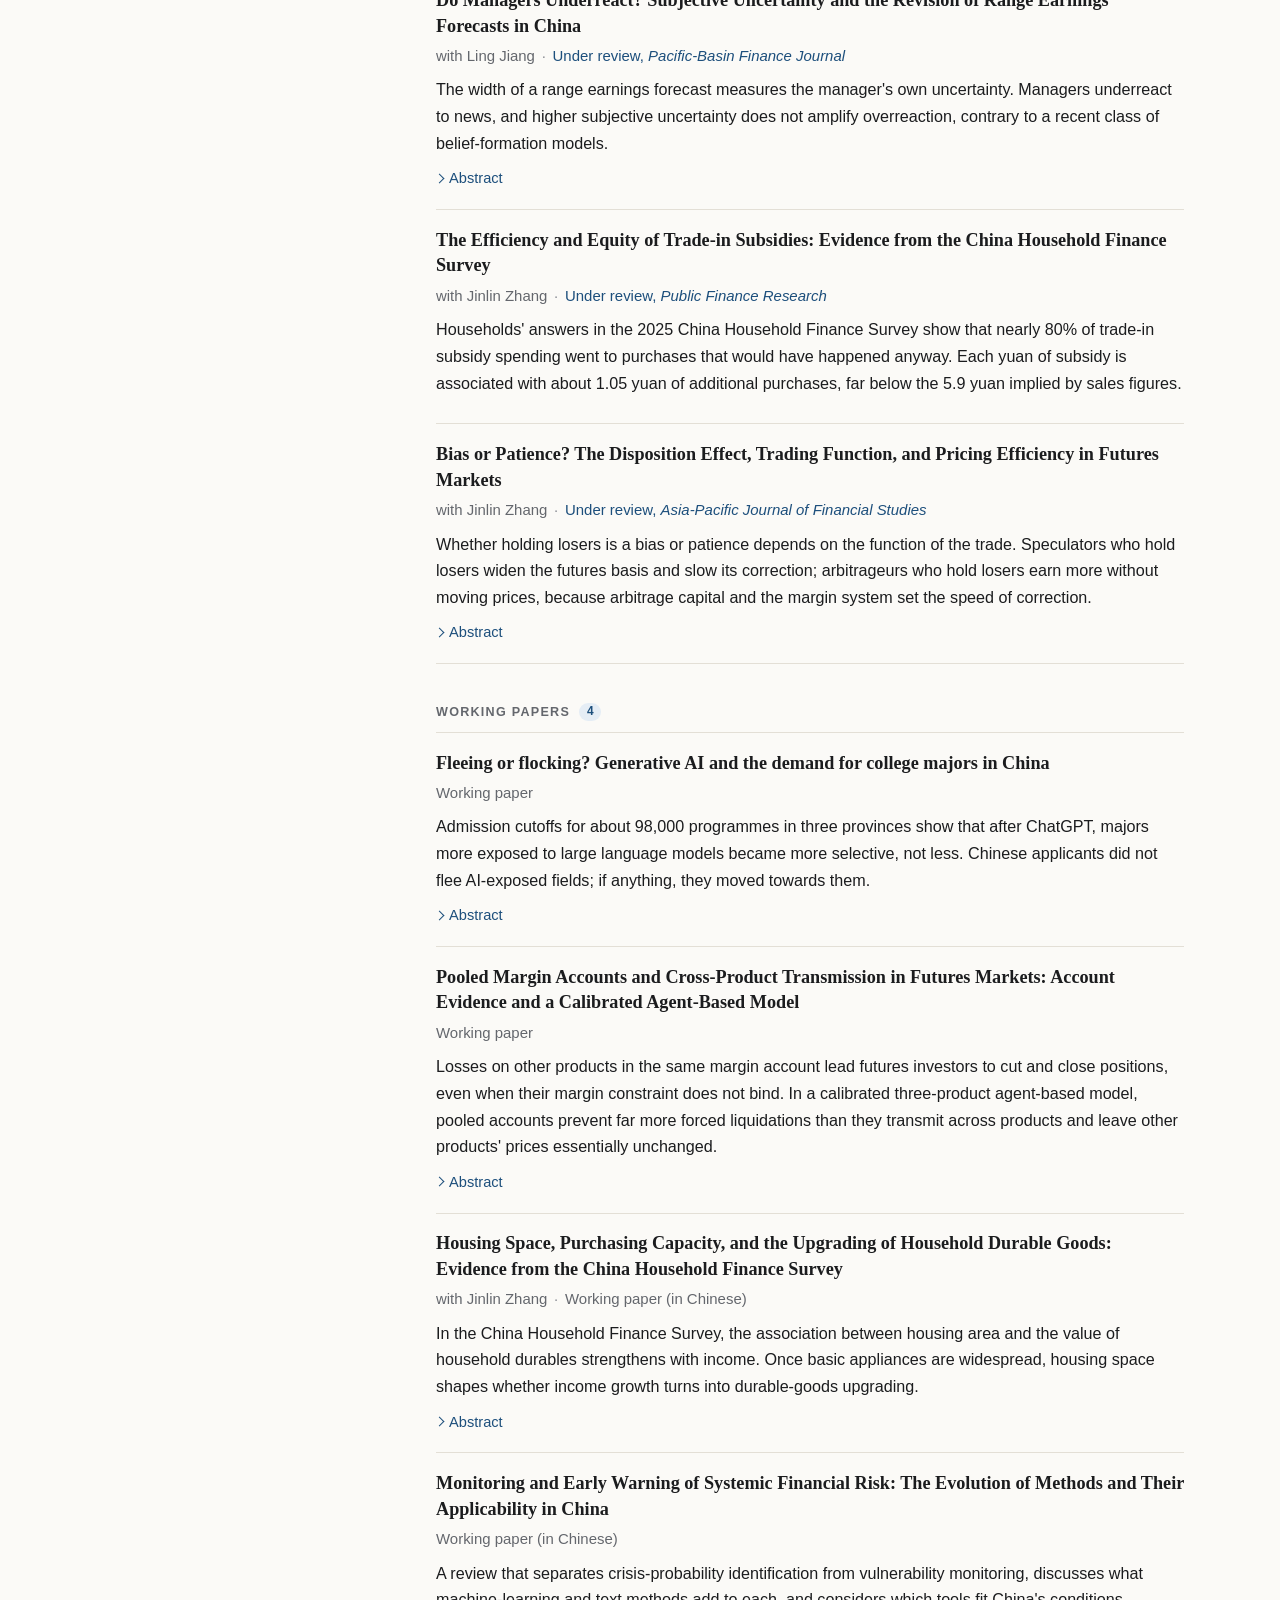
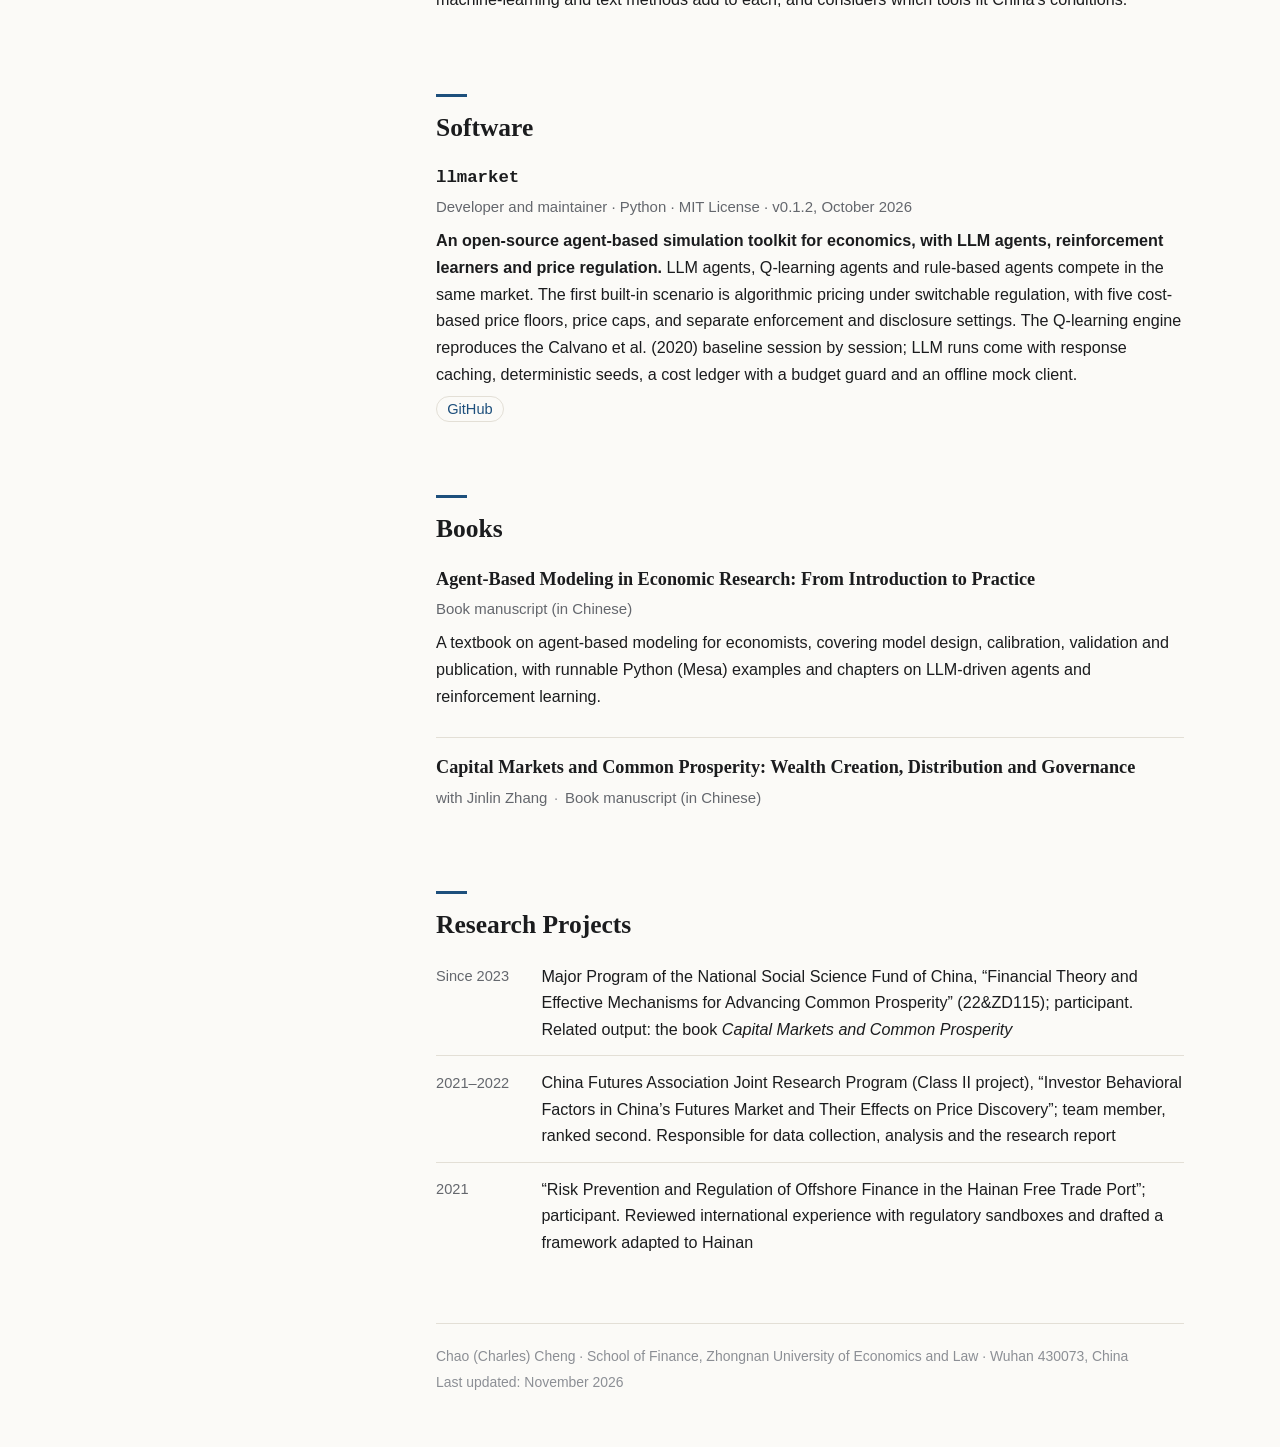
==== commit fc1255a9: "Mark margin-liquidation paper as published in Systems 14(11) 1466 Co-Authored-By: Claude Opus 5.5 <n" ====
--- a/docs/index.html
+++ b/docs/index.html
@@ -64,13 +64,13 @@
       <article class="paper" id="margin-liquidation">
   <h4 class="paper-title">
 Who Gets Liquidated? Margin Requirements and the Reallocation of Liquidation Risk in Futures Markets: An Agent-Based Systems Analysis  </h4>
-  <p class="paper-meta"><span>with Jinlin Zhang</span><span class="sep" aria-hidden="true">·</span><span class="status status-published"><em>Systems</em>, forthcoming</span></p>
+  <p class="paper-meta"><span>with Jinlin Zhang</span><span class="sep" aria-hidden="true">·</span><span class="status status-published"><em>Systems</em>, 2026, 14(11): 1466</span></p>
 <p class="paper-summary">Margin requirements shape not only how much forced liquidation occurs but who is liquidated. In an agent-based model disciplined by brokerage data, cutting margins raises liquidation almost entirely among arbitrageurs, while raising them shifts liquidation to speculators bound by their own leverage limits.</p>  <div class="paper-actions">
     <details>
       <summary>Abstract</summary>
       <div class="abstract"><p>Margin requirements are usually judged by how much forced liquidation they prevent. They also shape who is liquidated. Futures margins cap leverage before positions are opened and trigger margin calls afterward, binding different traders through different constraints. We model speculators and leveraged arbitrageurs interacting through margin calls and price impact. Client data from a Chinese futures brokerage show that trading directions are more concentrated than chance (LSV measure 0.0079, p &lt; 0.001). We derive margin-call thresholds analytically and evaluate results over 100 feasible points in a 16-dimensional parameter space (35,000 paths). Cutting the margin rate from 8% to 4% is lose–lose: liquidation rises at every point, almost entirely among arbitrageurs, and mispricing widens at 95% of points. Within 100 periods, raising the rate to 20% reduces liquidation while increasing mispricing incidence and shifting liquidation to speculators bound by their own leverage limits. Exchanging the roles’ constraints reverses the shift, showing that it tracks the constraint configuration rather than the arbitrage role. At high margins, herding accompanies higher speculator leverage and greater liquidation. Margin policy should be assessed by whose leverage constraint it tightens.</p></div>
     </details>
-  </div>
+<a class="chip" href="https://doi.org/10.3390/systems14111466">DOI</a>  </div>
 </article>
 
       <article class="paper" id="ai-validation">
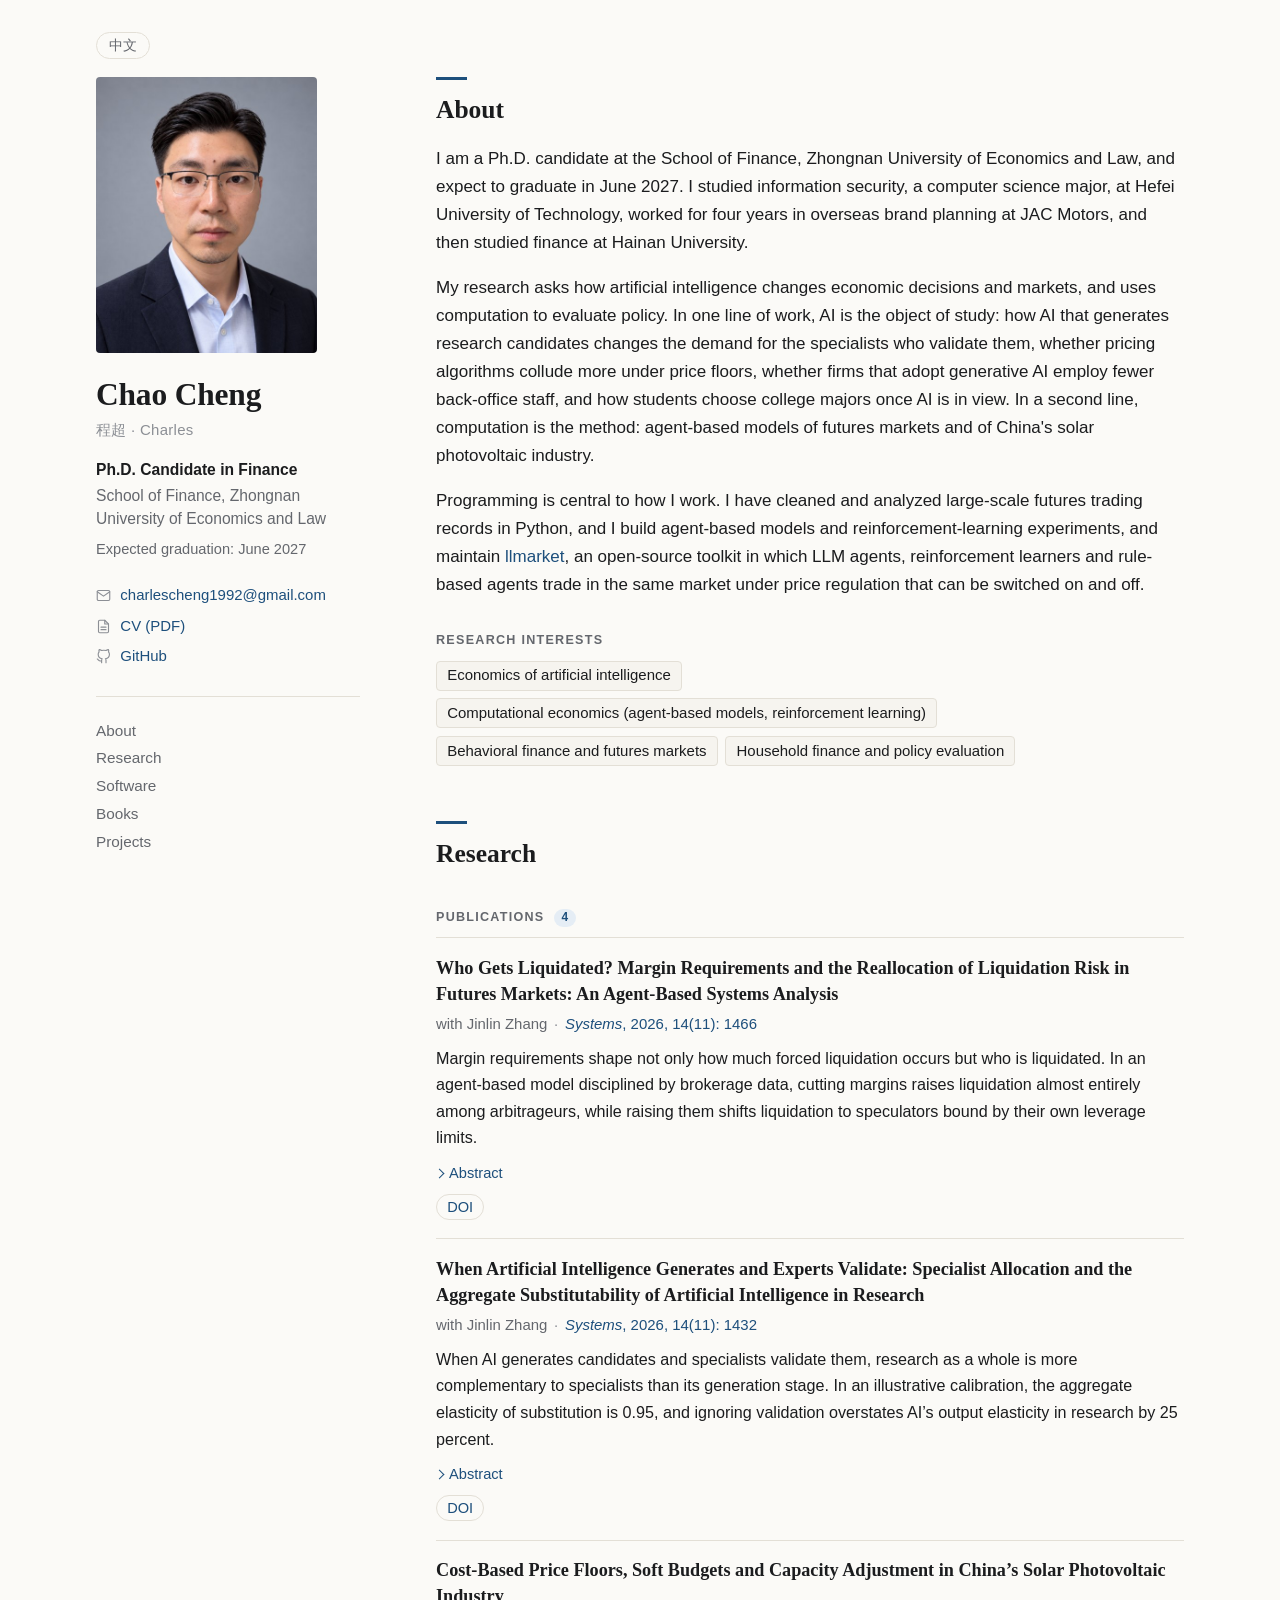
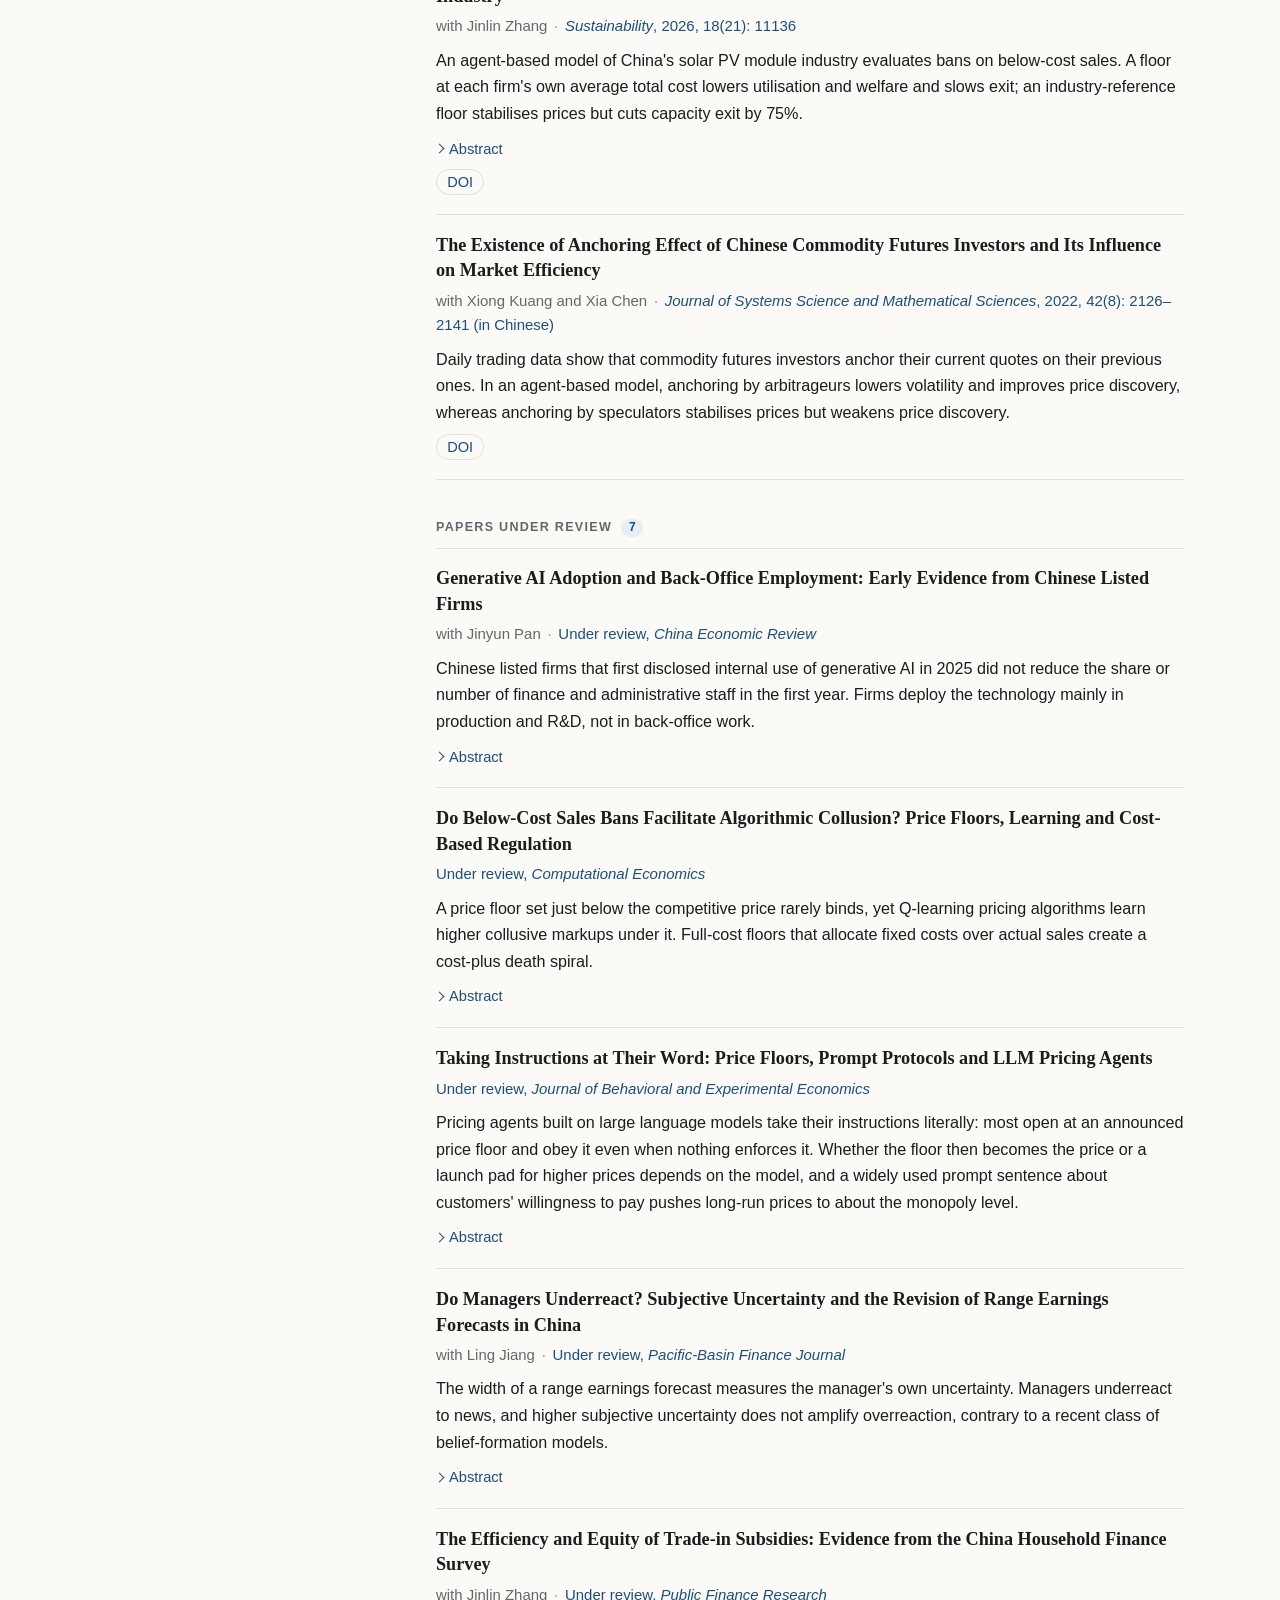
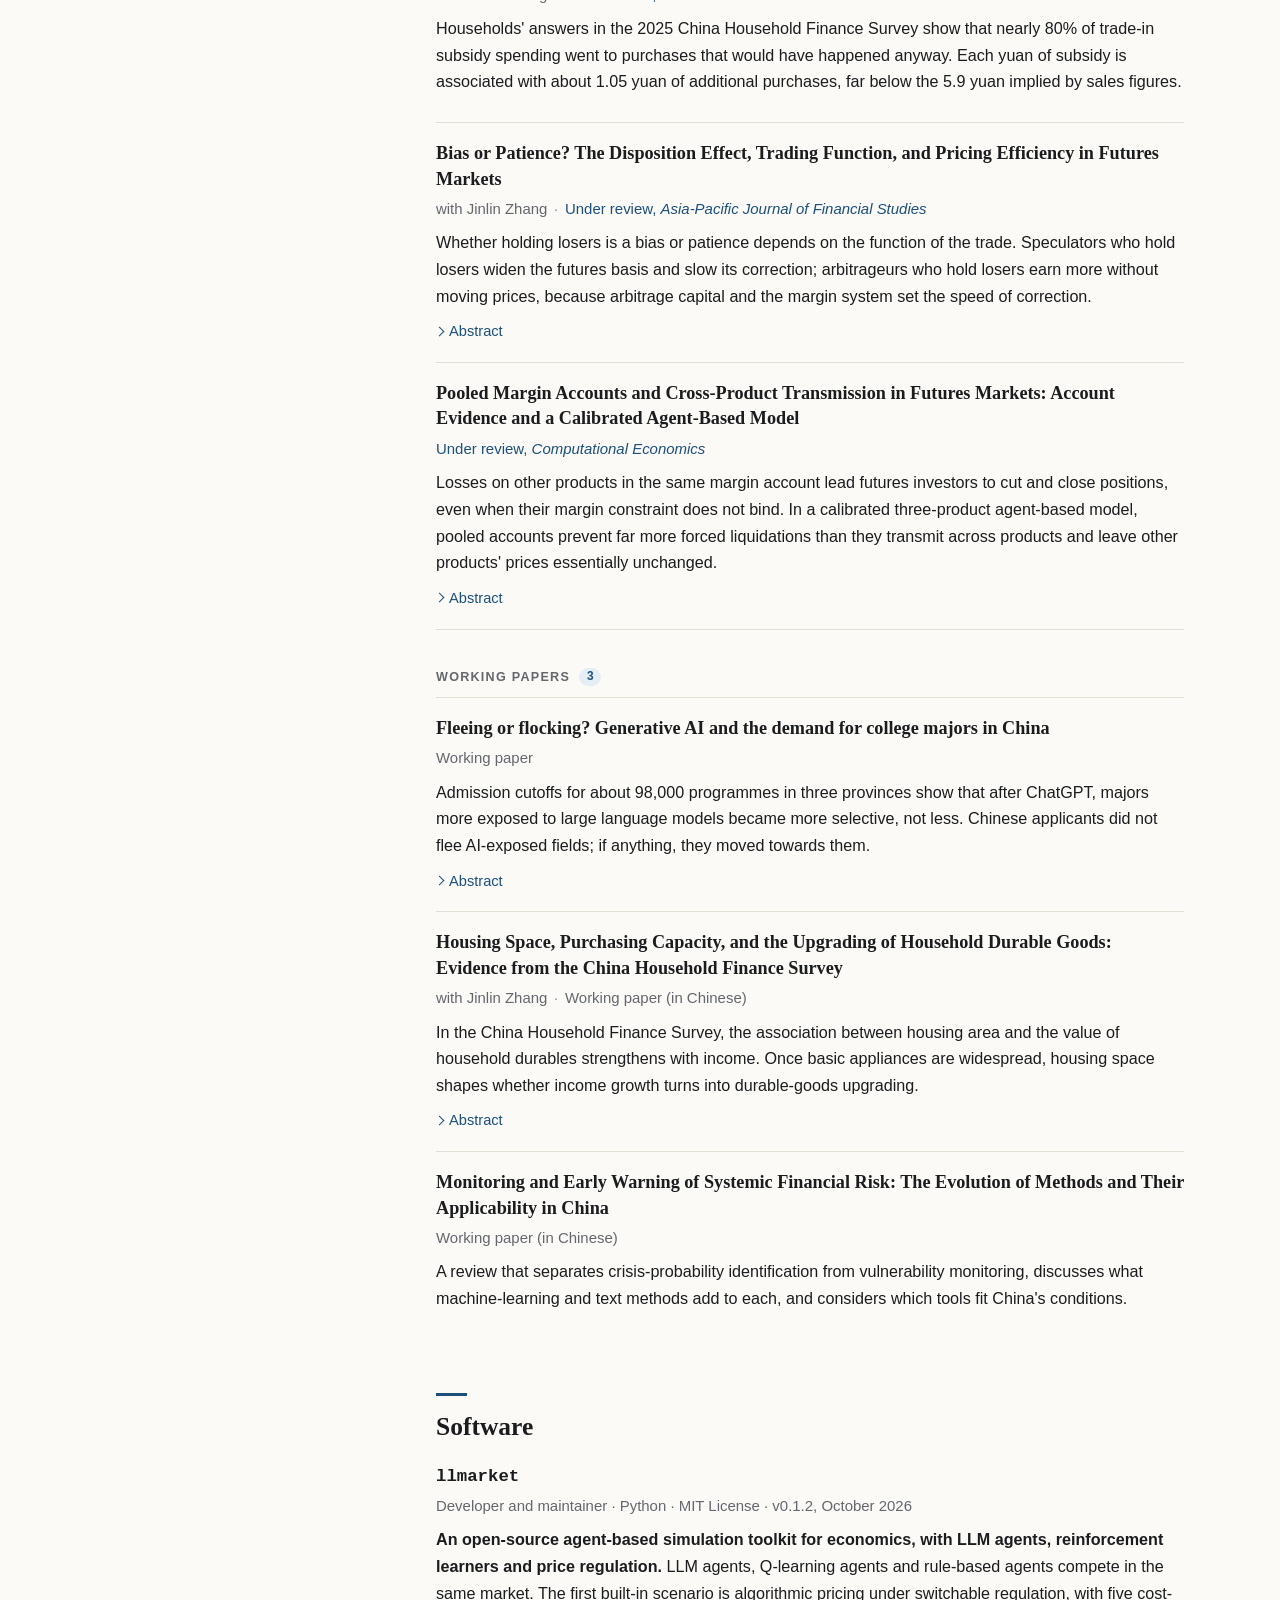
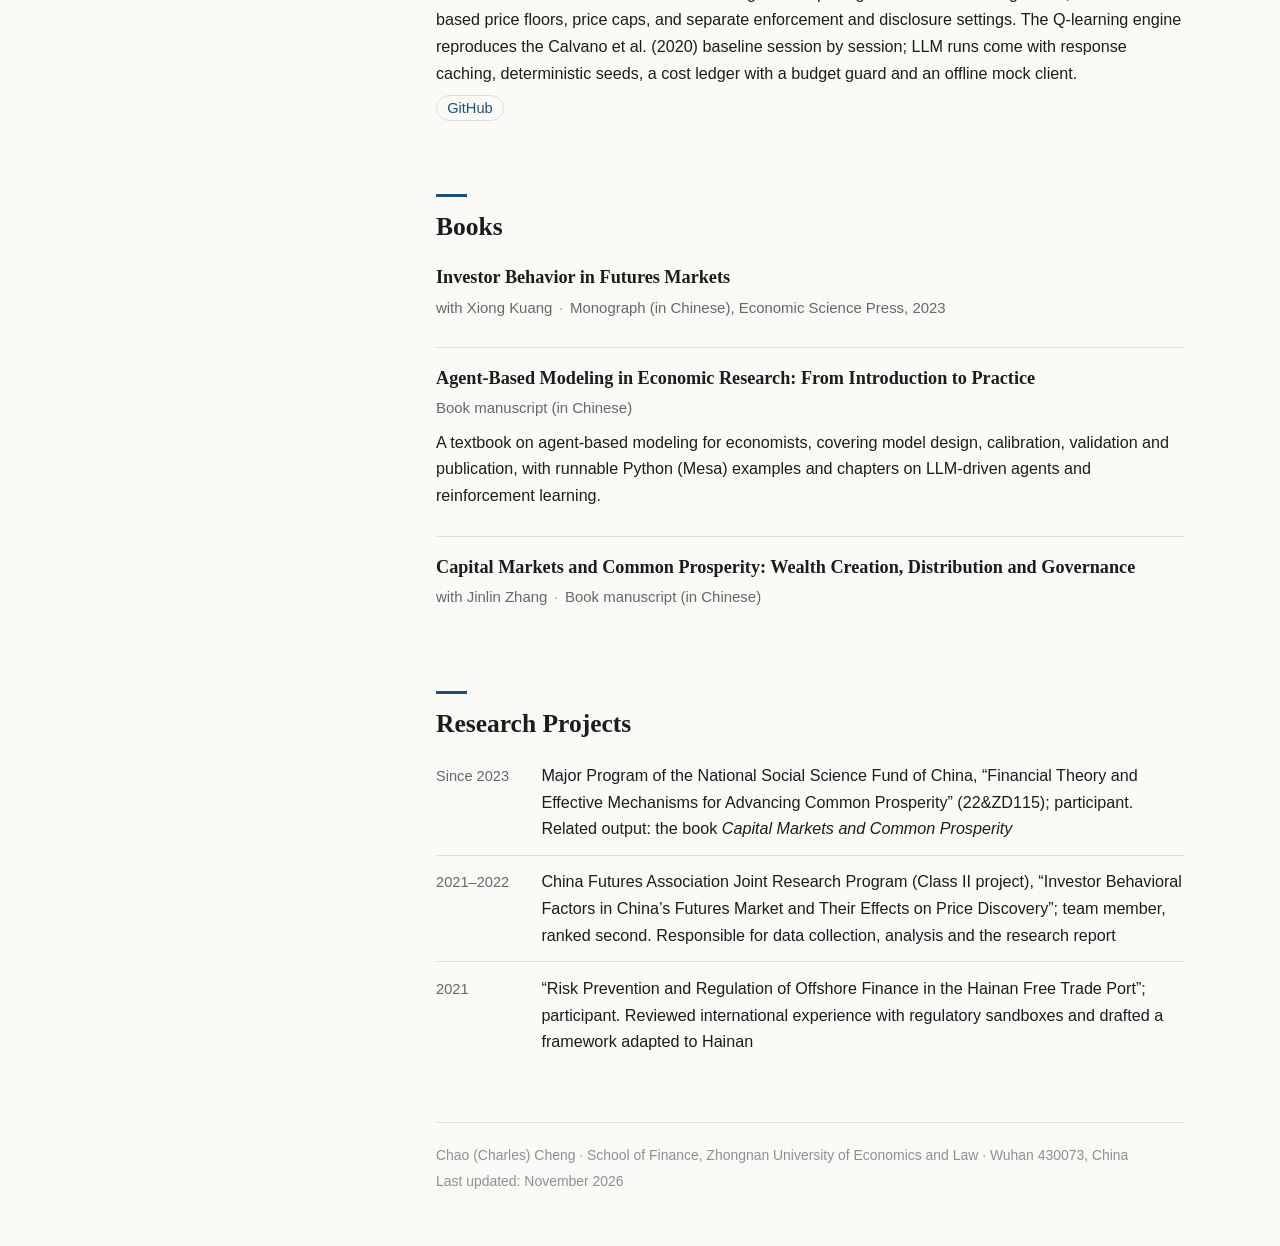
==== commit 21a32742: "Add futures investor behavior monograph; remove overlapping-pilots paper; pooled-margin under review" ====
--- a/docs/index.html
+++ b/docs/index.html
@@ -52,7 +52,7 @@
 
     <section id="about">
       <h2>About</h2>
-      <p>I am a Ph.D. candidate at the School of Finance, Zhongnan University of Economics and Law, and expect to graduate in June 2027. I studied information security, a computer science major, at Hefei University of Technology, worked for four years in overseas brand planning at JAC Motors, and then studied finance at Hainan University.</p><p>My research asks how artificial intelligence changes economic decisions and markets, and uses computation to evaluate policy. In one line of work, AI is the object of study: how AI that generates research candidates changes the demand for the specialists who validate them, whether pricing algorithms collude more under price floors, whether firms that adopt generative AI employ fewer back-office staff, and how students choose college majors once AI is in view. In a second line, computation is the method: agent-based models of futures markets and of China&#39;s solar photovoltaic industry, and Monte Carlo evidence on overlapping pilot policies.</p><p>Programming is central to how I work. I have cleaned and analyzed large-scale futures trading records in Python, and I build agent-based models and reinforcement-learning experiments, and maintain <a href="https://github.com/CharlesChengGithub/llmarket">llmarket</a>, an open-source toolkit in which LLM agents, reinforcement learners and rule-based agents trade in the same market under price regulation that can be switched on and off.</p>
+      <p>I am a Ph.D. candidate at the School of Finance, Zhongnan University of Economics and Law, and expect to graduate in June 2027. I studied information security, a computer science major, at Hefei University of Technology, worked for four years in overseas brand planning at JAC Motors, and then studied finance at Hainan University.</p><p>My research asks how artificial intelligence changes economic decisions and markets, and uses computation to evaluate policy. In one line of work, AI is the object of study: how AI that generates research candidates changes the demand for the specialists who validate them, whether pricing algorithms collude more under price floors, whether firms that adopt generative AI employ fewer back-office staff, and how students choose college majors once AI is in view. In a second line, computation is the method: agent-based models of futures markets and of China&#39;s solar photovoltaic industry.</p><p>Programming is central to how I work. I have cleaned and analyzed large-scale futures trading records in Python, and I build agent-based models and reinforcement-learning experiments, and maintain <a href="https://github.com/CharlesChengGithub/llmarket">llmarket</a>, an open-source toolkit in which LLM agents, reinforcement learners and rule-based agents trade in the same market under price regulation that can be switched on and off.</p>
       <h3 class="label">Research interests</h3>
       <ul class="interests">
 <li>Economics of artificial intelligence</li><li>Computational economics (agent-based models, reinforcement learning)</li><li>Behavioral finance and futures markets</li><li>Household finance and policy evaluation</li>      </ul>
@@ -60,7 +60,7 @@
 
     <section id="research">
       <h2>Research</h2>
-      <h3 class="label group">Publications<span class="count">5</span></h3>
+      <h3 class="label group">Publications<span class="count">4</span></h3>
       <article class="paper" id="margin-liquidation">
   <h4 class="paper-title">
 Who Gets Liquidated? Margin Requirements and the Reallocation of Liquidation Risk in Futures Markets: An Agent-Based Systems Analysis  </h4>
@@ -83,18 +83,6 @@
       <div class="abstract"><p>Artificial intelligence (AI) increasingly generates candidate hypotheses and designs, but candidates become usable knowledge only after specialists validate them. We study how this division of labor shapes the substitutability between AI and specialists in research as a whole. When generation and validation share a pool of specialists, the aggregate elasticity of substitution is a weighted average of the elasticities within generation and between the two tasks, with a weight equal to AI’s share in generation times the share of specialists in validation. Optimal staffing raises this weight as AI becomes abundant, so research is more complementary than its generation stage, and AI’s output elasticity in research rises only while the aggregate elasticity exceeds one. Gains confined to generation draw specialists into validation; sufficiently large gains in validation reverse the flow. In dynamic general equilibrium, the aggregate elasticity is a sufficient statistic for local aggregate dynamics, so these dynamics cannot reveal the task structure, but staffing data can. In an illustrative calibration to proxy evidence, the aggregate elasticity is 0.95 and ignoring validation overstates AI’s output elasticity by 25 percent. Whether that elasticity is already declining is not robust: the aggregate elasticity exceeds one in 22 percent of parameter draws.</p></div>
     </details>
 <a class="chip" href="https://doi.org/10.3390/systems14111432">DOI</a>  </div>
-</article>
-
-      <article class="paper" id="overlapping-pilots">
-  <h4 class="paper-title">
-When Pilots Overlap: Contamination Bias in Difference-in-Differences Evaluations of China’s City Pilot Policies for Sustainable Development  </h4>
-  <p class="paper-meta"><span>with Jinlin Zhang</span><span class="sep" aria-hidden="true">·</span><span class="status status-published"><em>Sustainability</em>, 2026, 18(21): 11300</span></p>
-<p class="paper-summary">China&#39;s city pilot programmes overlap heavily, so a difference-in-differences evaluation of one programme picks up the effects of the others. In Monte Carlo simulations calibrated to city PM2.5, the focal effect is overstated by a median 78–139% when co-located programmes are equally effective; adding dummies for the other programmes reverses the bias rather than removing it.</p>  <div class="paper-actions">
-    <details>
-      <summary>Abstract</summary>
-      <div class="abstract"><p>China tests sustainability policies, from low-carbon and sponge cities to new-energy-vehicle promotion, in city pilot programmes, and their effects are usually estimated one programme at a time with staggered difference-in-differences (DID) designs. The programmes, however, overlap. Of 297 cities, 169 hosted two or more of ten national programmes by 2022, and 75–95% of each programme’s treated city-years overlapped with another. Monte Carlo simulations calibrated to city PM2.5, with known effects for every programme, show that this overlap contaminates DID evaluations. When each co-located programme is as effective as the focal one, two-way fixed effects, event-study and heterogeneity-robust estimators overstate the focal effect by a median 78–139%. A programme with no effect is found significant in 11–22% of simulated evaluations when co-located effects are small (0.6%), and in 71–100% in a stress test that sets each to the median of three verifiable published estimates (−3.45%). Adding dummies for the other programmes, the usual robustness check, reverses the bias, and pretrend tests rarely detect the problem. Because the contamination is a weighted sum of the other programmes’ effects, with weights fixed by the treatment pattern, these weights can be computed before outcome data are examined; we provide code and a checklist for evaluations of sustainability policies.</p></div>
-    </details>
-<a class="chip" href="https://doi.org/10.3390/su182111300">DOI</a>  </div>
 </article>
 
       <article class="paper" id="pv-price-floors">
@@ -117,7 +105,7 @@
 <a class="chip" href="https://doi.org/10.12341/jssms22188">DOI</a>  </div>
 </article>
 
-      <h3 class="label group">Papers under Review<span class="count">6</span></h3>
+      <h3 class="label group">Papers under Review<span class="count">7</span></h3>
       <article class="paper" id="genai-back-office">
   <h4 class="paper-title">
 Generative AI Adoption and Back-Office Employment: Early Evidence from Chinese Listed Firms  </h4>
@@ -184,7 +172,19 @@
   </div>
 </article>
 
-      <h3 class="label group">Working Papers<span class="count">4</span></h3>
+      <article class="paper" id="pooled-margin-transmission">
+  <h4 class="paper-title">
+Pooled Margin Accounts and Cross-Product Transmission in Futures Markets: Account Evidence and a Calibrated Agent-Based Model  </h4>
+  <p class="paper-meta"><span class="status status-review">Under review, <em>Computational Economics</em></span></p>
+<p class="paper-summary">Losses on other products in the same margin account lead futures investors to cut and close positions, even when their margin constraint does not bind. In a calibrated three-product agent-based model, pooled accounts prevent far more forced liquidations than they transmit across products and leave other products&#39; prices essentially unchanged.</p>  <div class="paper-actions">
+    <details>
+      <summary>Abstract</summary>
+      <div class="abstract"><p>Futures investors often trade several products from one margin account, and daily marking to market turns a loss in one product into an immediate loss of funds for all of them. Using 2019–2020 position records from a Chinese futures brokerage, I measure the mark-to-market gains and losses that an account&#39;s previous-day positions incur at the next settlement and estimate how gains and losses on other products change the account&#39;s position in a given product. Losses on other products lead investors to cut and close positions. The response is present in accounts whose margin constraint does not bind and is as strong for losses from unrelated sectors and weakly correlated products as for losses from related ones. The additional response of constrained accounts has the expected sign but is imprecise. Gains have weaker effects, confined to correlated products, and raise the probability of opening new products. I then calibrate the strength of this profit-and-loss feedback in a three-product agent-based model by indirect inference and compare pooled accounts with accounts segregated by product. Pooling cuts liquidations in the shocked product by more than it adds in other products, and leaves other products&#39; prices essentially unchanged. The calibrated feedback produces a large but short-lived cross-product position cut with no detectable price effect, and lowers margin use in calm periods. Cross-product position cuts in the data come mainly from investors&#39; own responses. Cross-product forced liquidations arise only through pooled funds, which on net prevent far more liquidations than they transmit.</p></div>
+    </details>
+  </div>
+</article>
+
+      <h3 class="label group">Working Papers<span class="count">3</span></h3>
       <article class="paper" id="ai-college-majors">
   <h4 class="paper-title">
 Fleeing or flocking? Generative AI and the demand for college majors in China  </h4>
@@ -193,18 +193,6 @@
     <details>
       <summary>Abstract</summary>
       <div class="abstract"><p>Generative artificial intelligence can perform many tasks done by college-educated workers, and students choosing a field of study may anticipate this. This study examines how demand for college majors in China changed after the release of ChatGPT, using programme-level admission cutoffs from the national college entrance examination (gaokao) in three provinces that admit students by &#34;major and institution&#34;. The data cover about 98,000 programmes and 338,000 programme-year observations from 2020 to 2026. Majors with different exposure to large language models are compared within the same institution and year. Contrary to the expectation that students would avoid exposed fields, the admission thresholds of more exposed majors rose relative to those of less exposed majors at the same institution: a one-standard-deviation increase in exposure is associated with a 5 per cent decline in the cutoff rank, that is, a more selective entry threshold. The pattern holds for three exposure measures, including one constructed before ChatGPT, in each province, in both STEM and other fields, and when computer science and electronics are excluded. Exposed majors were already gaining ground before 2023, but the 2023 admission round shows a discrete shift of about 2.3 per cent per standard deviation beyond the pre-existing trend. Planned enrolment in exposed majors also expanded. In the first four admission cycles after ChatGPT, there is no evidence that Chinese applicants fled majors exposed to generative AI; if anything, they moved towards them.</p></div>
-    </details>
-  </div>
-</article>
-
-      <article class="paper" id="pooled-margin-transmission">
-  <h4 class="paper-title">
-Pooled Margin Accounts and Cross-Product Transmission in Futures Markets: Account Evidence and a Calibrated Agent-Based Model  </h4>
-  <p class="paper-meta"><span class="status status-working">Working paper</span></p>
-<p class="paper-summary">Losses on other products in the same margin account lead futures investors to cut and close positions, even when their margin constraint does not bind. In a calibrated three-product agent-based model, pooled accounts prevent far more forced liquidations than they transmit across products and leave other products&#39; prices essentially unchanged.</p>  <div class="paper-actions">
-    <details>
-      <summary>Abstract</summary>
-      <div class="abstract"><p>Futures investors often trade several products from one margin account, and daily marking to market turns a loss in one product into an immediate loss of funds for all of them. Using 2019–2020 position records from a Chinese futures brokerage, I measure the mark-to-market gains and losses that an account&#39;s previous-day positions incur at the next settlement and estimate how gains and losses on other products change the account&#39;s position in a given product. Losses on other products lead investors to cut and close positions. The response is present in accounts whose margin constraint does not bind and is as strong for losses from unrelated sectors and weakly correlated products as for losses from related ones. The additional response of constrained accounts has the expected sign but is imprecise. Gains have weaker effects, confined to correlated products, and raise the probability of opening new products. I then calibrate the strength of this profit-and-loss feedback in a three-product agent-based model by indirect inference and compare pooled accounts with accounts segregated by product. Pooling cuts liquidations in the shocked product by more than it adds in other products, and leaves other products&#39; prices essentially unchanged. The calibrated feedback produces a large but short-lived cross-product position cut with no detectable price effect, and lowers margin use in calm periods. Cross-product position cuts in the data come mainly from investors&#39; own responses. Cross-product forced liquidations arise only through pooled funds, which on net prevent far more liquidations than they transmit.</p></div>
     </details>
   </div>
 </article>
@@ -241,6 +229,12 @@
 
     <section id="books">
       <h2>Books</h2>
+      <article class="paper" id="futures-investor-book">
+  <h4 class="paper-title">
+Investor Behavior in Futures Markets  </h4>
+  <p class="paper-meta"><span>with Xiong Kuang</span><span class="sep" aria-hidden="true">·</span><span class="status status-book">Monograph (in Chinese), Economic Science Press, 2023</span></p>
+</article>
+
       <article class="paper" id="abm-book">
   <h4 class="paper-title">
 Agent-Based Modeling in Economic Research: From Introduction to Practice  </h4>
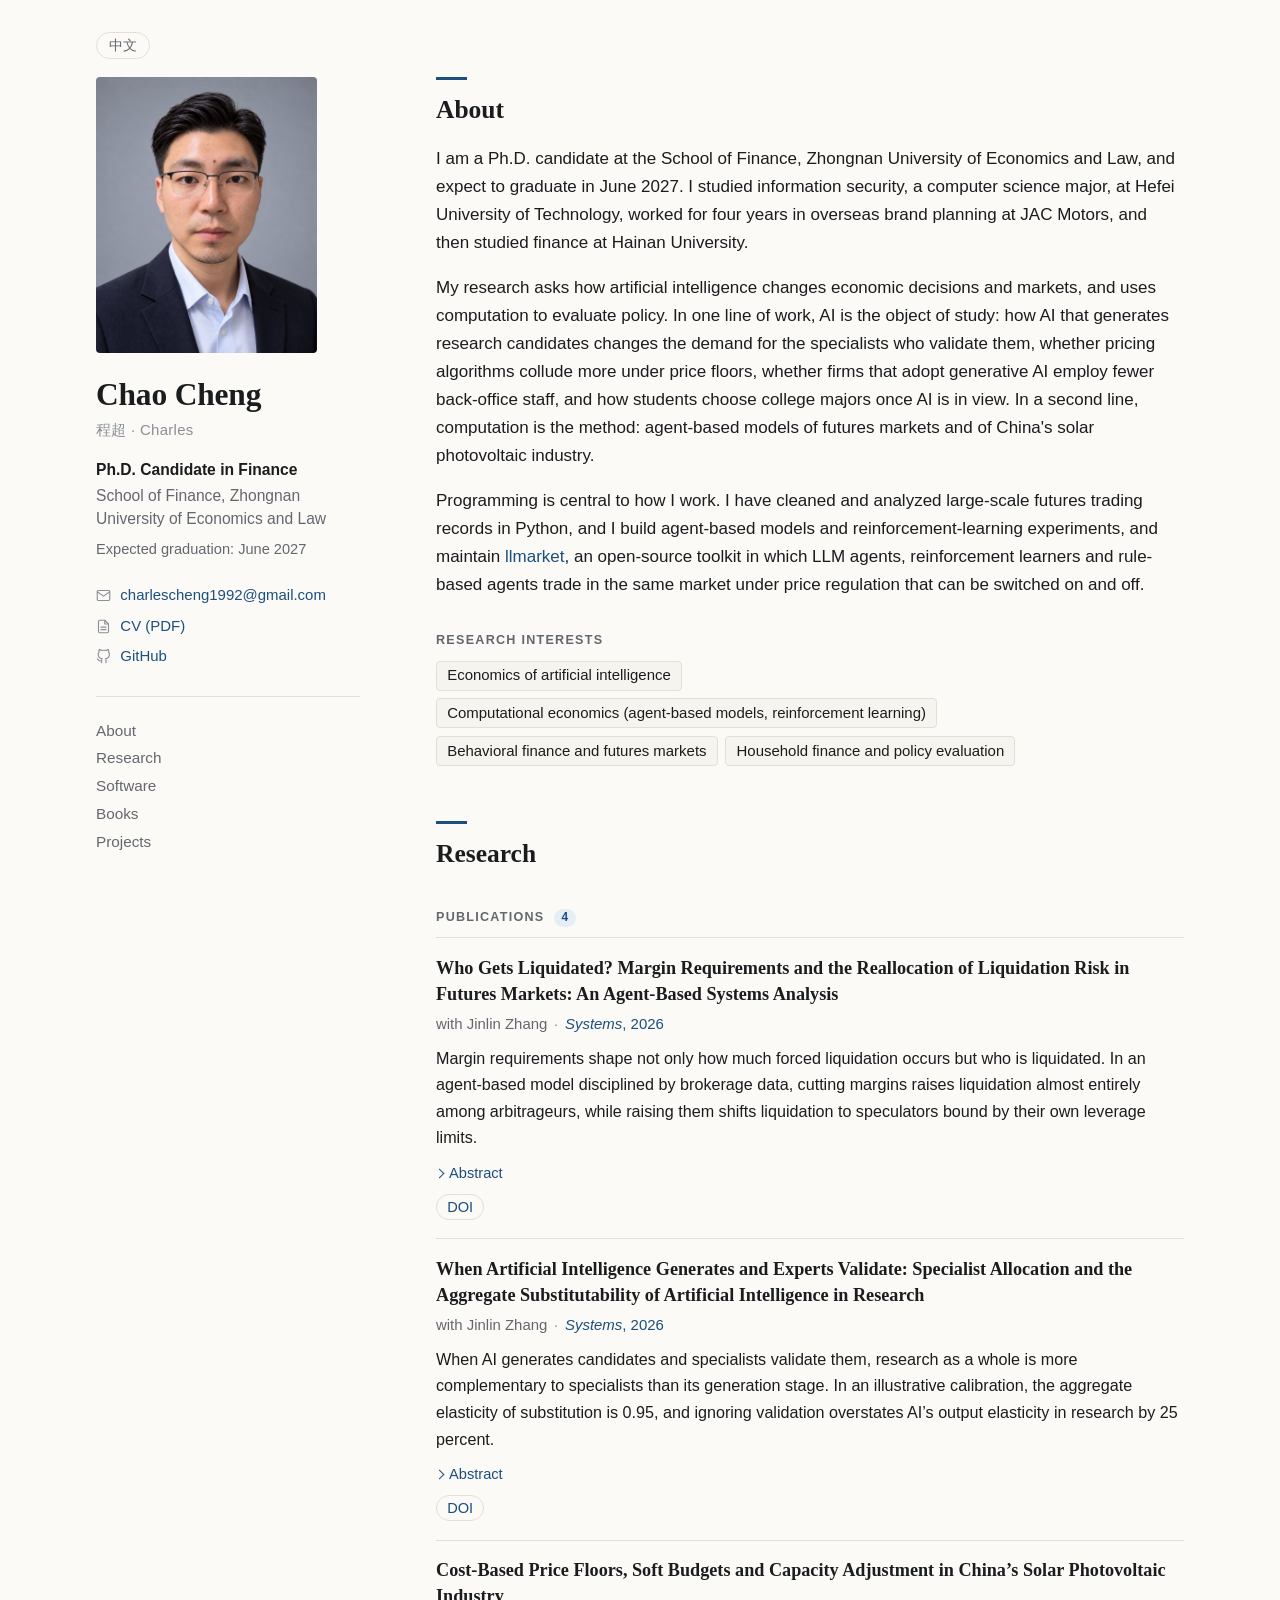
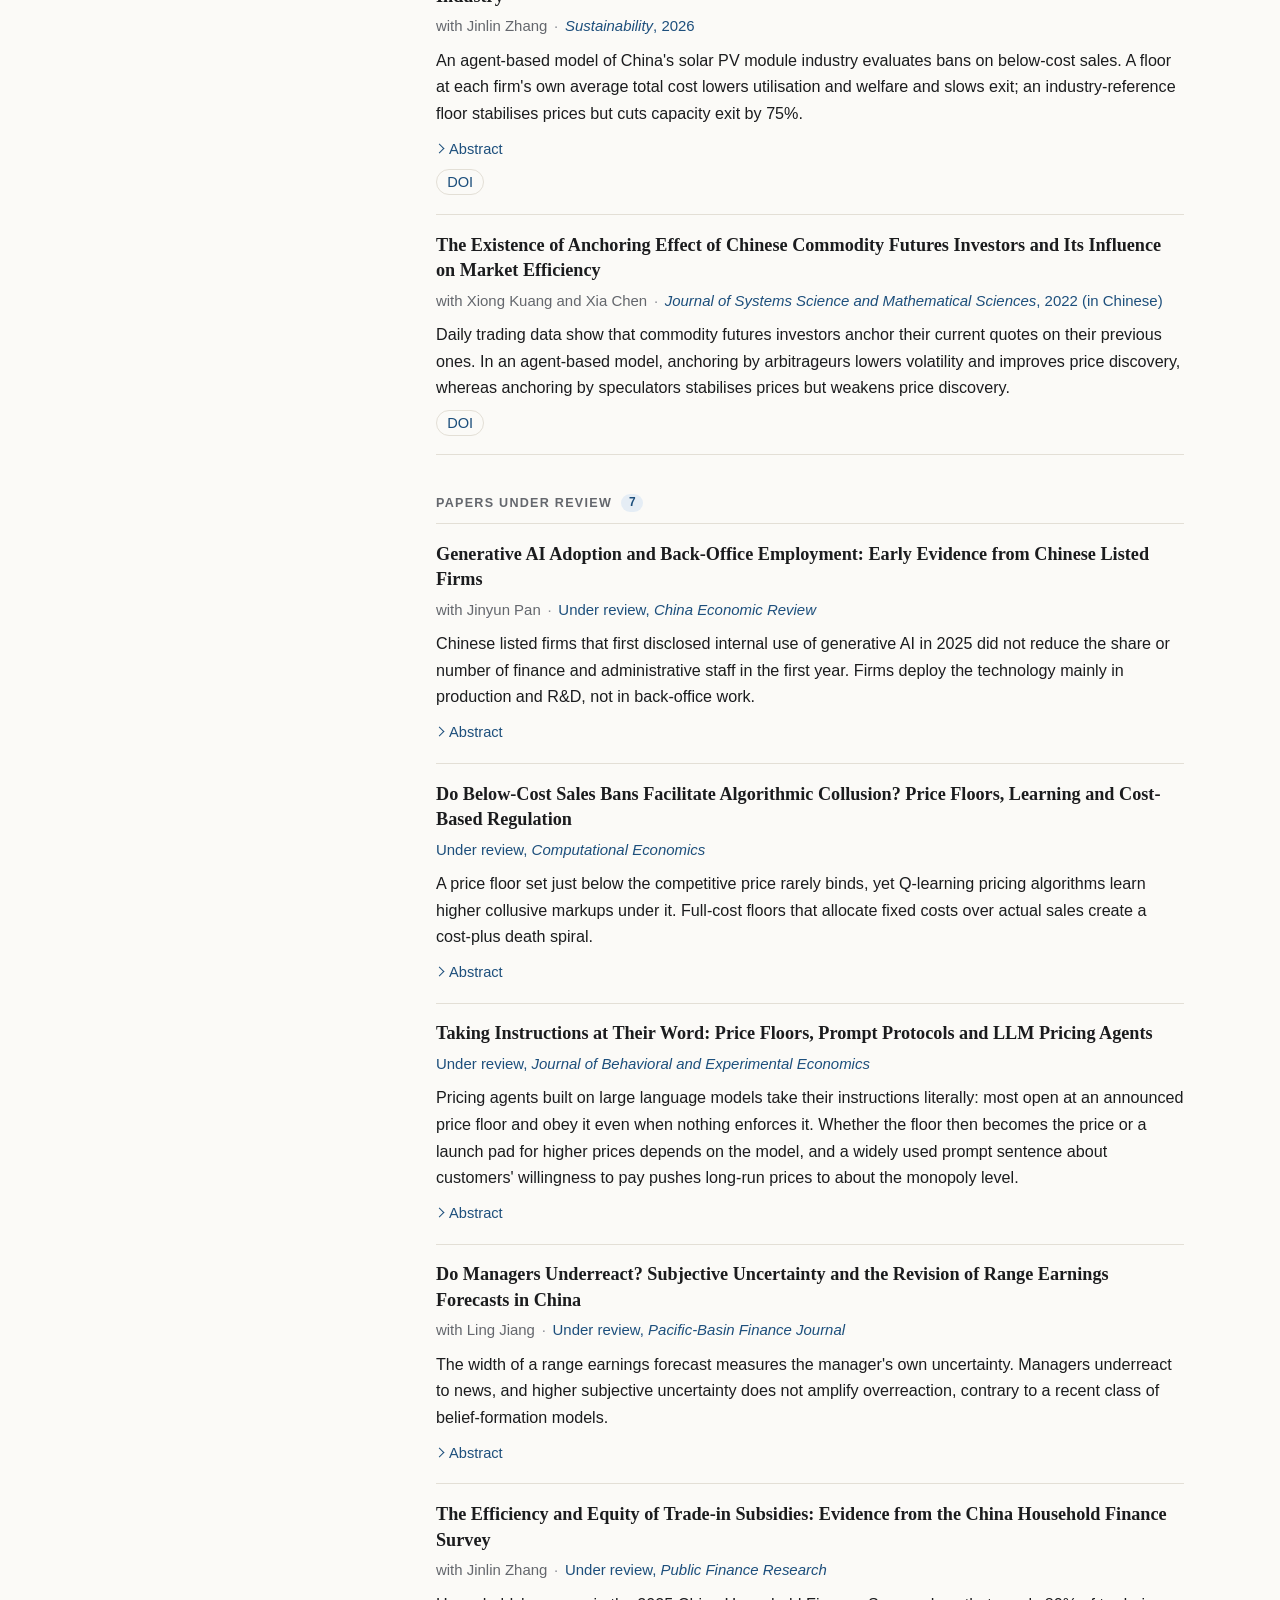
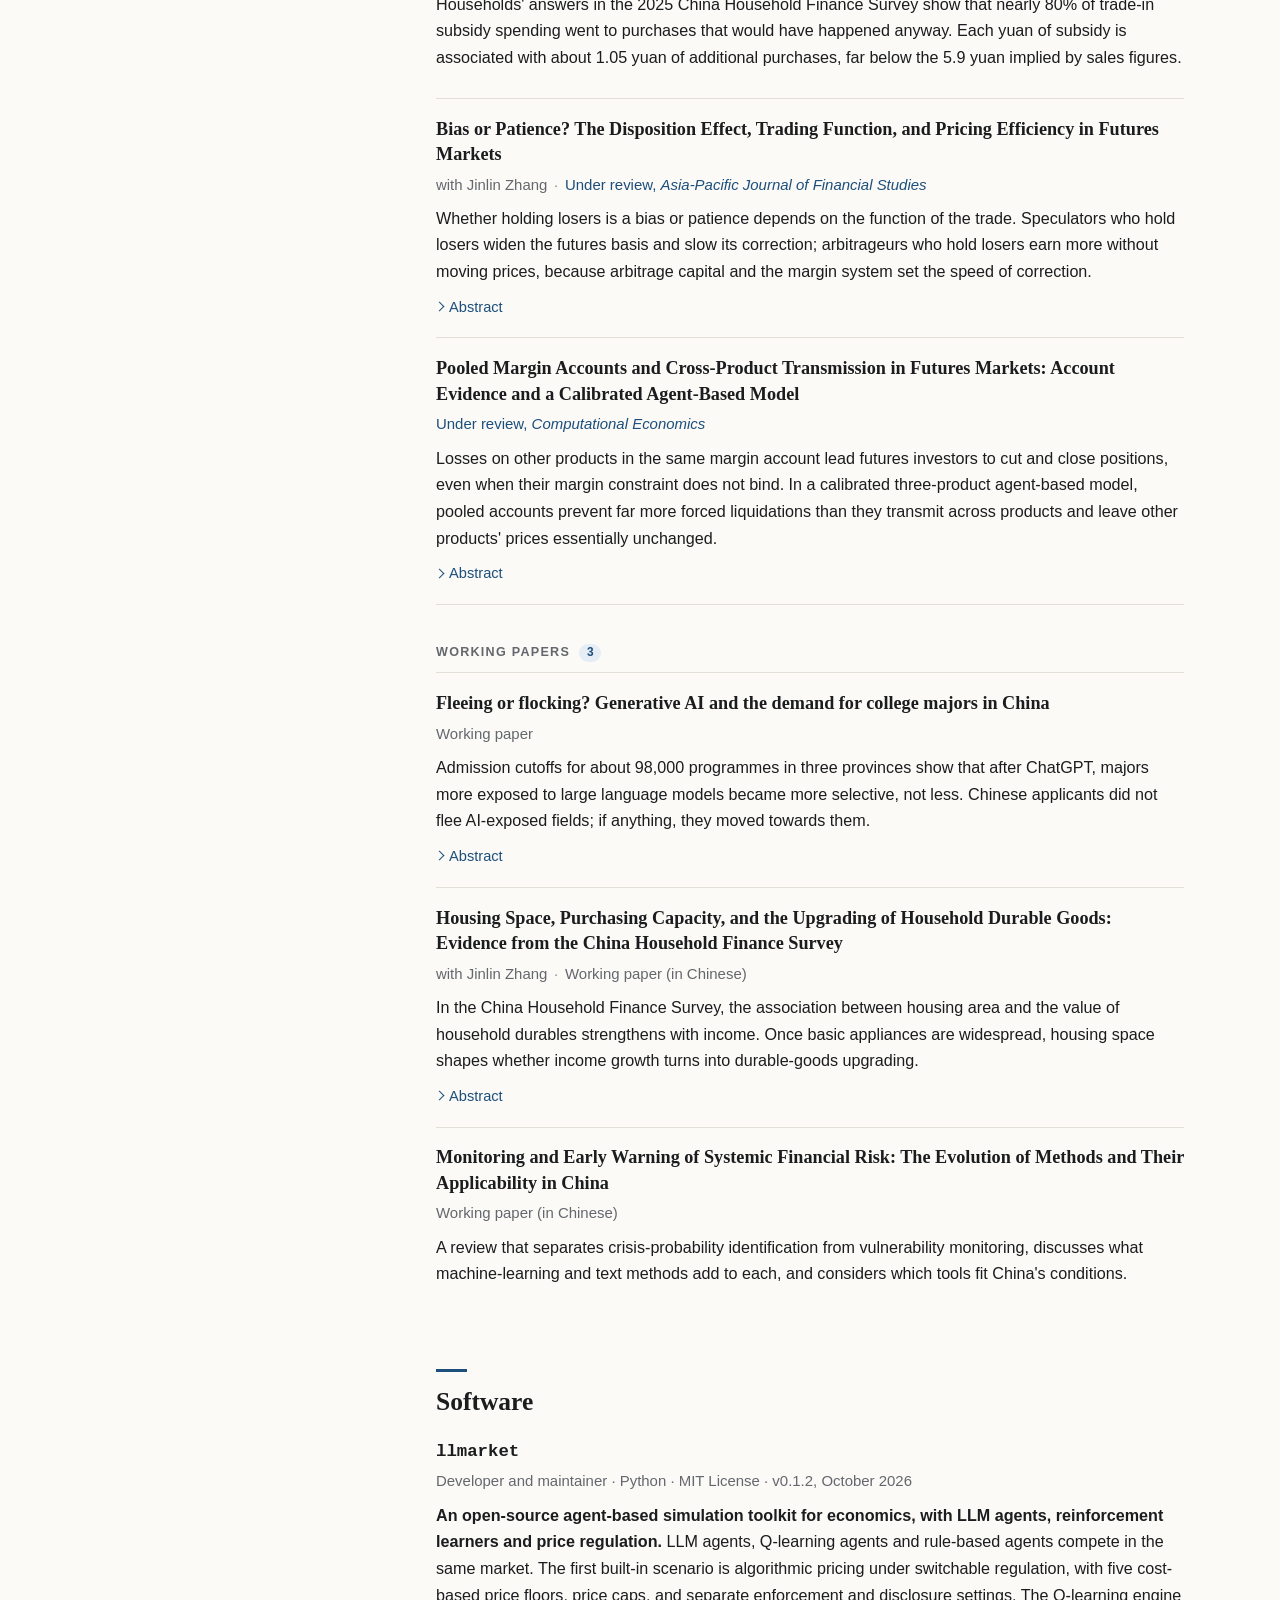
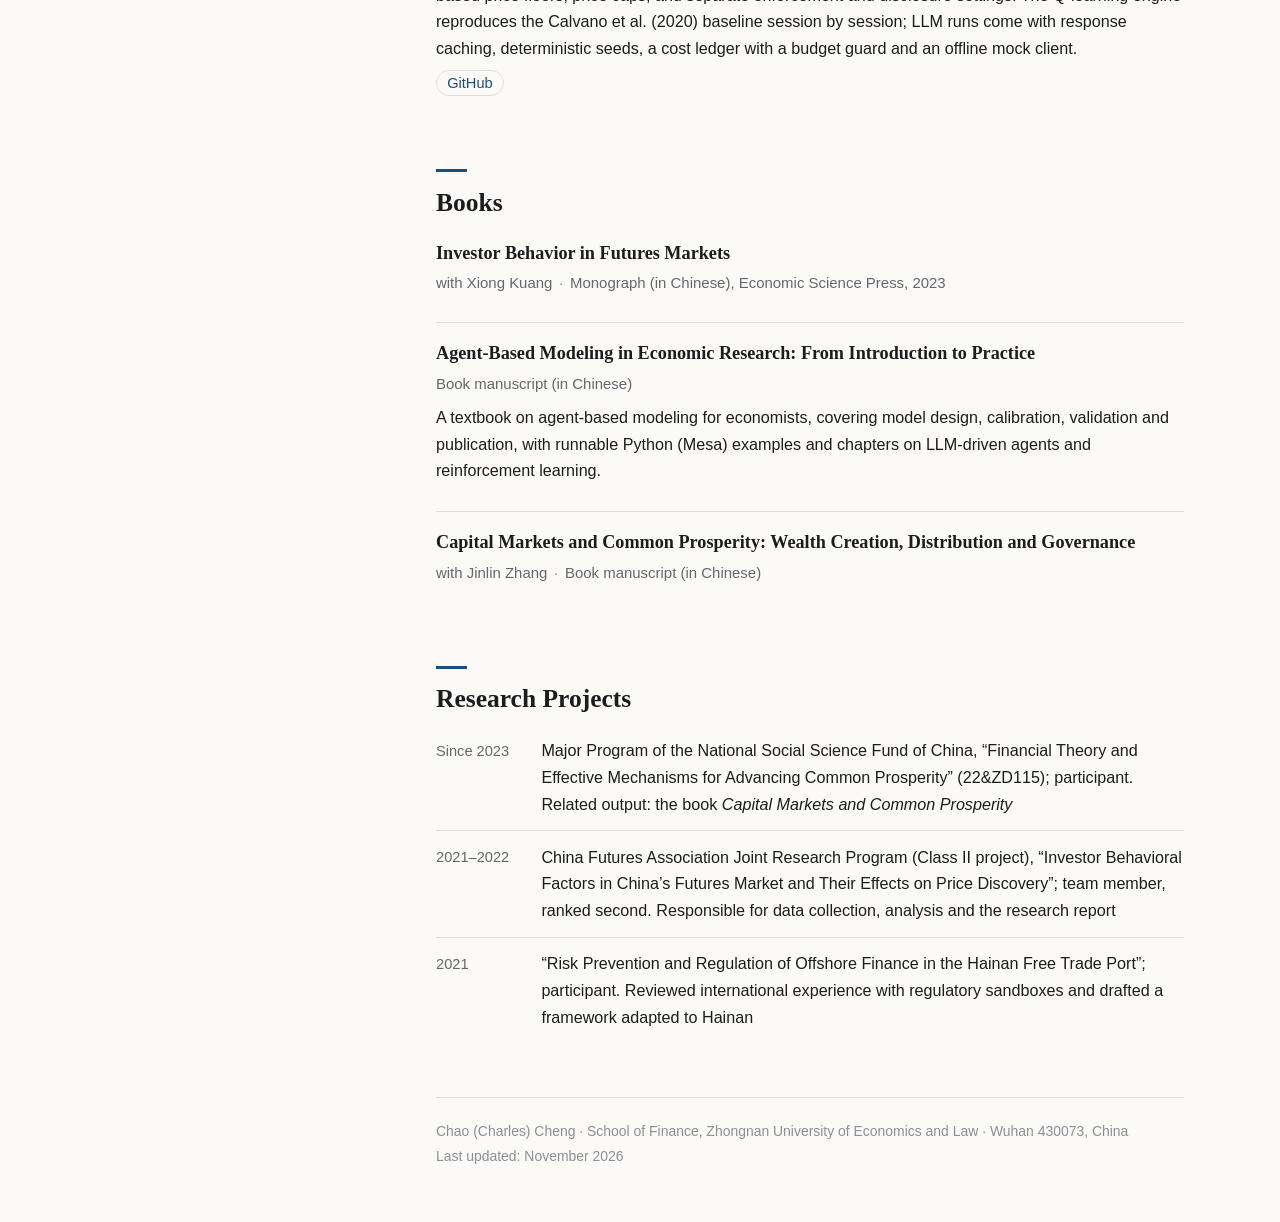
==== commit dfe26ccd: "Show only journal and year for published papers; drop volume, issue and pages Co-Authored-By: Claude" ====
--- a/docs/index.html
+++ b/docs/index.html
@@ -64,7 +64,7 @@
       <article class="paper" id="margin-liquidation">
   <h4 class="paper-title">
 Who Gets Liquidated? Margin Requirements and the Reallocation of Liquidation Risk in Futures Markets: An Agent-Based Systems Analysis  </h4>
-  <p class="paper-meta"><span>with Jinlin Zhang</span><span class="sep" aria-hidden="true">·</span><span class="status status-published"><em>Systems</em>, 2026, 14(11): 1466</span></p>
+  <p class="paper-meta"><span>with Jinlin Zhang</span><span class="sep" aria-hidden="true">·</span><span class="status status-published"><em>Systems</em>, 2026</span></p>
 <p class="paper-summary">Margin requirements shape not only how much forced liquidation occurs but who is liquidated. In an agent-based model disciplined by brokerage data, cutting margins raises liquidation almost entirely among arbitrageurs, while raising them shifts liquidation to speculators bound by their own leverage limits.</p>  <div class="paper-actions">
     <details>
       <summary>Abstract</summary>
@@ -76,7 +76,7 @@
       <article class="paper" id="ai-validation">
   <h4 class="paper-title">
 When Artificial Intelligence Generates and Experts Validate: Specialist Allocation and the Aggregate Substitutability of Artificial Intelligence in Research  </h4>
-  <p class="paper-meta"><span>with Jinlin Zhang</span><span class="sep" aria-hidden="true">·</span><span class="status status-published"><em>Systems</em>, 2026, 14(11): 1432</span></p>
+  <p class="paper-meta"><span>with Jinlin Zhang</span><span class="sep" aria-hidden="true">·</span><span class="status status-published"><em>Systems</em>, 2026</span></p>
 <p class="paper-summary">When AI generates candidates and specialists validate them, research as a whole is more complementary to specialists than its generation stage. In an illustrative calibration, the aggregate elasticity of substitution is 0.95, and ignoring validation overstates AI’s output elasticity in research by 25 percent.</p>  <div class="paper-actions">
     <details>
       <summary>Abstract</summary>
@@ -88,7 +88,7 @@
       <article class="paper" id="pv-price-floors">
   <h4 class="paper-title">
 Cost-Based Price Floors, Soft Budgets and Capacity Adjustment in China’s Solar Photovoltaic Industry  </h4>
-  <p class="paper-meta"><span>with Jinlin Zhang</span><span class="sep" aria-hidden="true">·</span><span class="status status-published"><em>Sustainability</em>, 2026, 18(21): 11136</span></p>
+  <p class="paper-meta"><span>with Jinlin Zhang</span><span class="sep" aria-hidden="true">·</span><span class="status status-published"><em>Sustainability</em>, 2026</span></p>
 <p class="paper-summary">An agent-based model of China&#39;s solar PV module industry evaluates bans on below-cost sales. A floor at each firm&#39;s own average total cost lowers utilisation and welfare and slows exit; an industry-reference floor stabilises prices but cuts capacity exit by 75%.</p>  <div class="paper-actions">
     <details>
       <summary>Abstract</summary>
@@ -100,7 +100,7 @@
       <article class="paper" id="anchoring-effect">
   <h4 class="paper-title">
 The Existence of Anchoring Effect of Chinese Commodity Futures Investors and Its Influence on Market Efficiency  </h4>
-  <p class="paper-meta"><span>with Xiong Kuang and Xia Chen</span><span class="sep" aria-hidden="true">·</span><span class="status status-published"><em>Journal of Systems Science and Mathematical Sciences</em>, 2022, 42(8): 2126–2141 (in Chinese)</span></p>
+  <p class="paper-meta"><span>with Xiong Kuang and Xia Chen</span><span class="sep" aria-hidden="true">·</span><span class="status status-published"><em>Journal of Systems Science and Mathematical Sciences</em>, 2022 (in Chinese)</span></p>
 <p class="paper-summary">Daily trading data show that commodity futures investors anchor their current quotes on their previous ones. In an agent-based model, anchoring by arbitrageurs lowers volatility and improves price discovery, whereas anchoring by speculators stabilises prices but weakens price discovery.</p>  <div class="paper-actions">
 <a class="chip" href="https://doi.org/10.12341/jssms22188">DOI</a>  </div>
 </article>
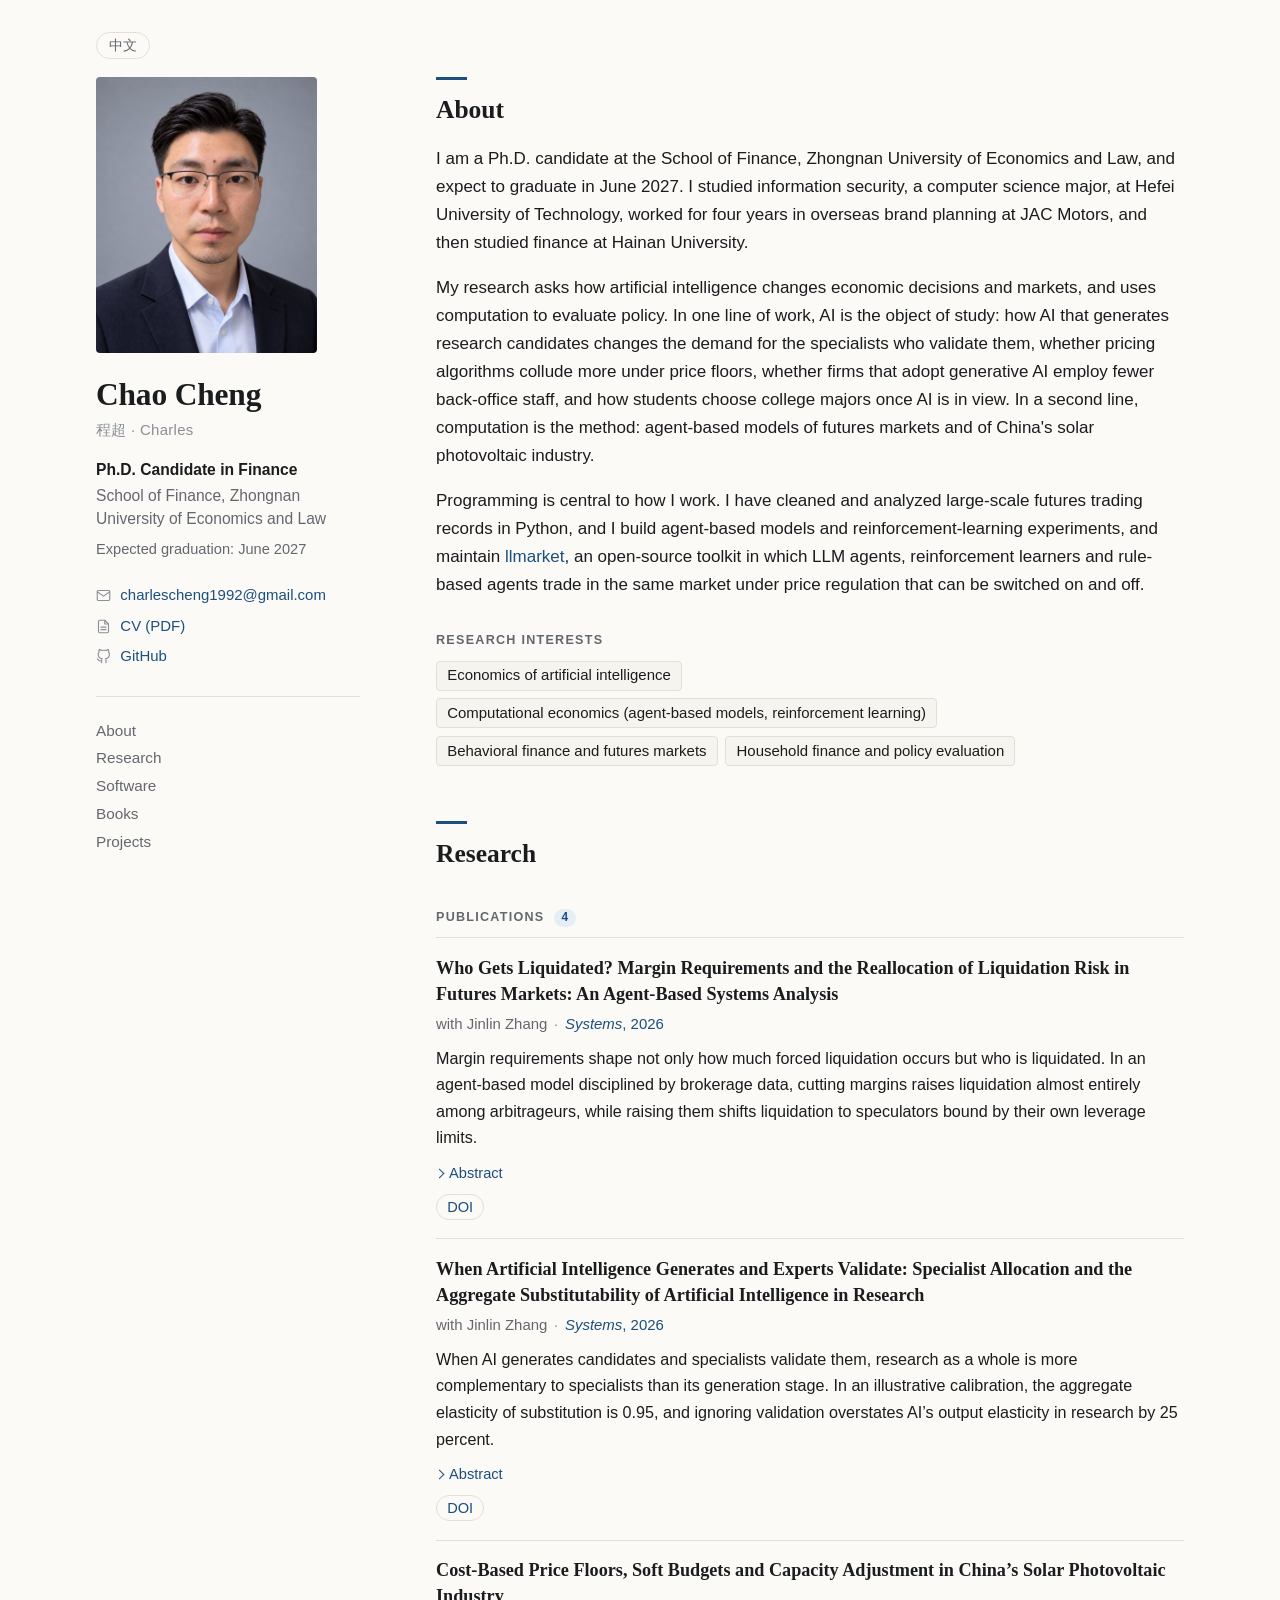
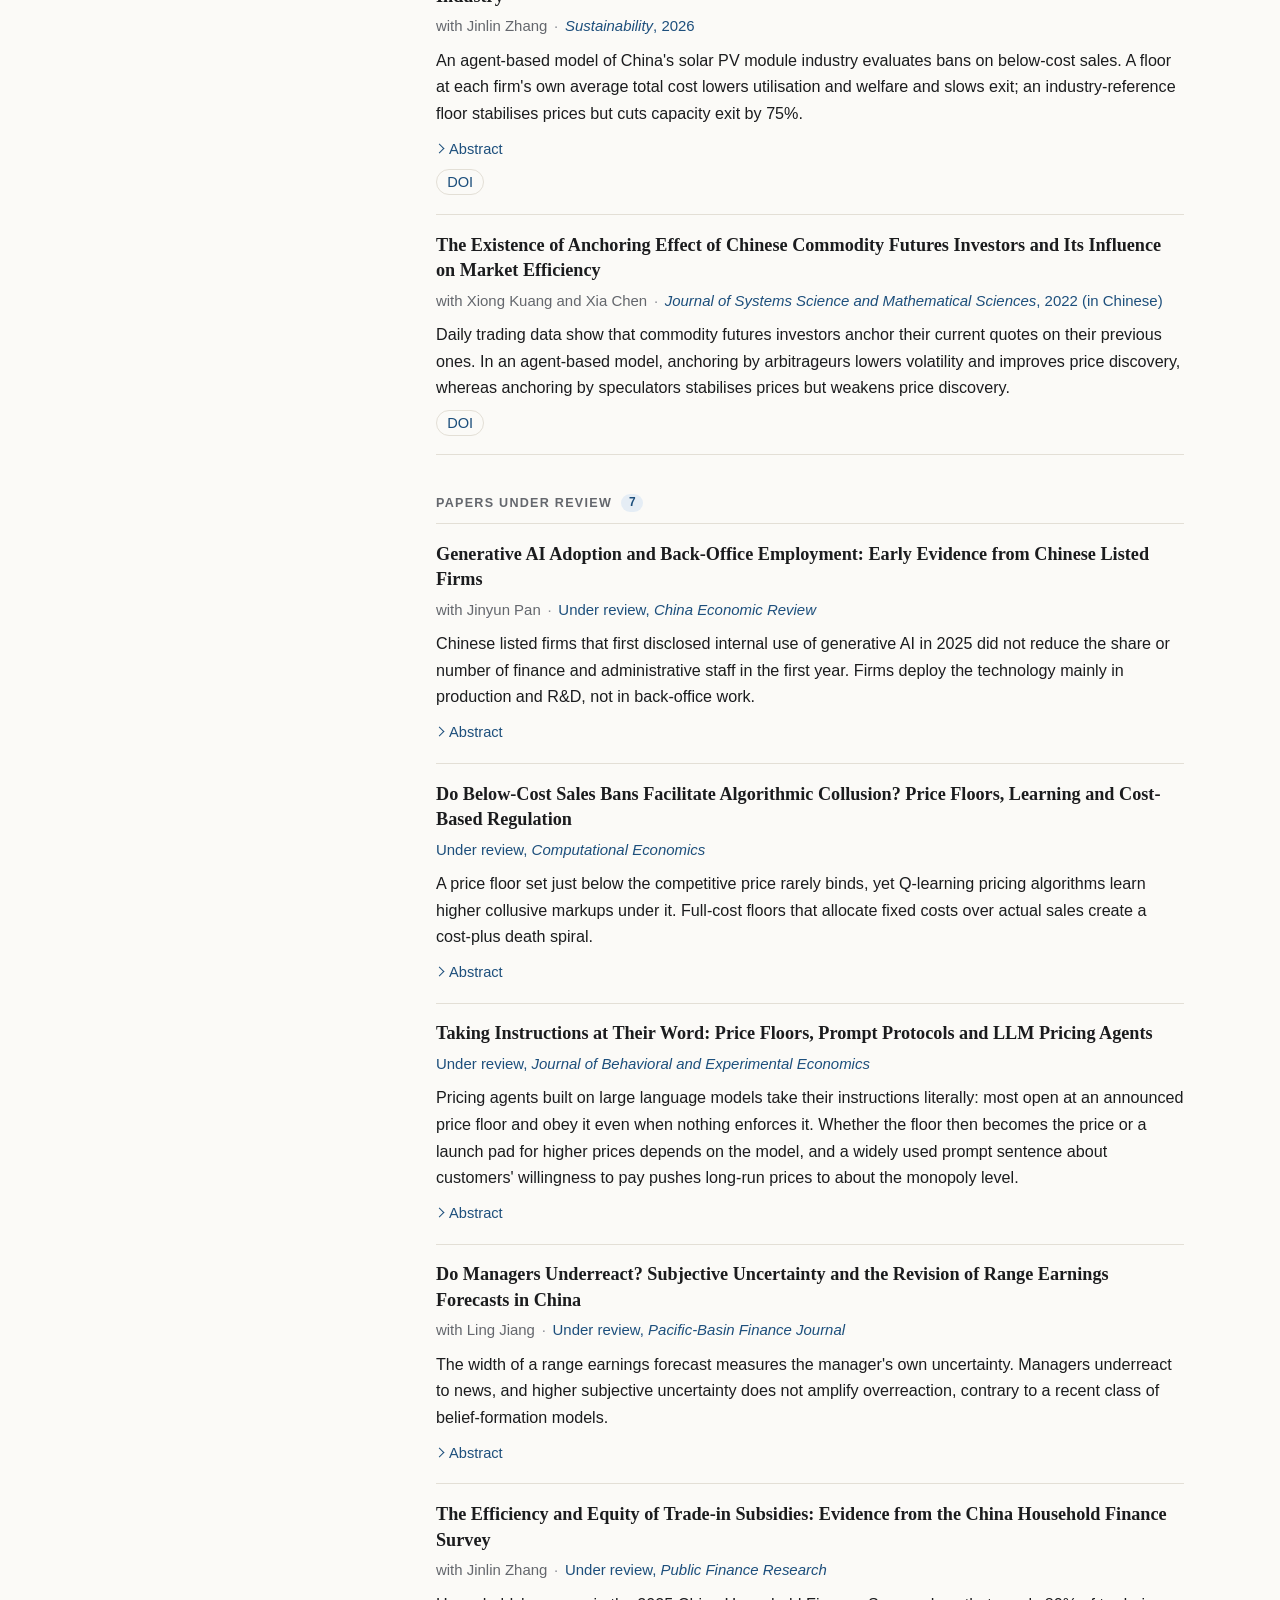
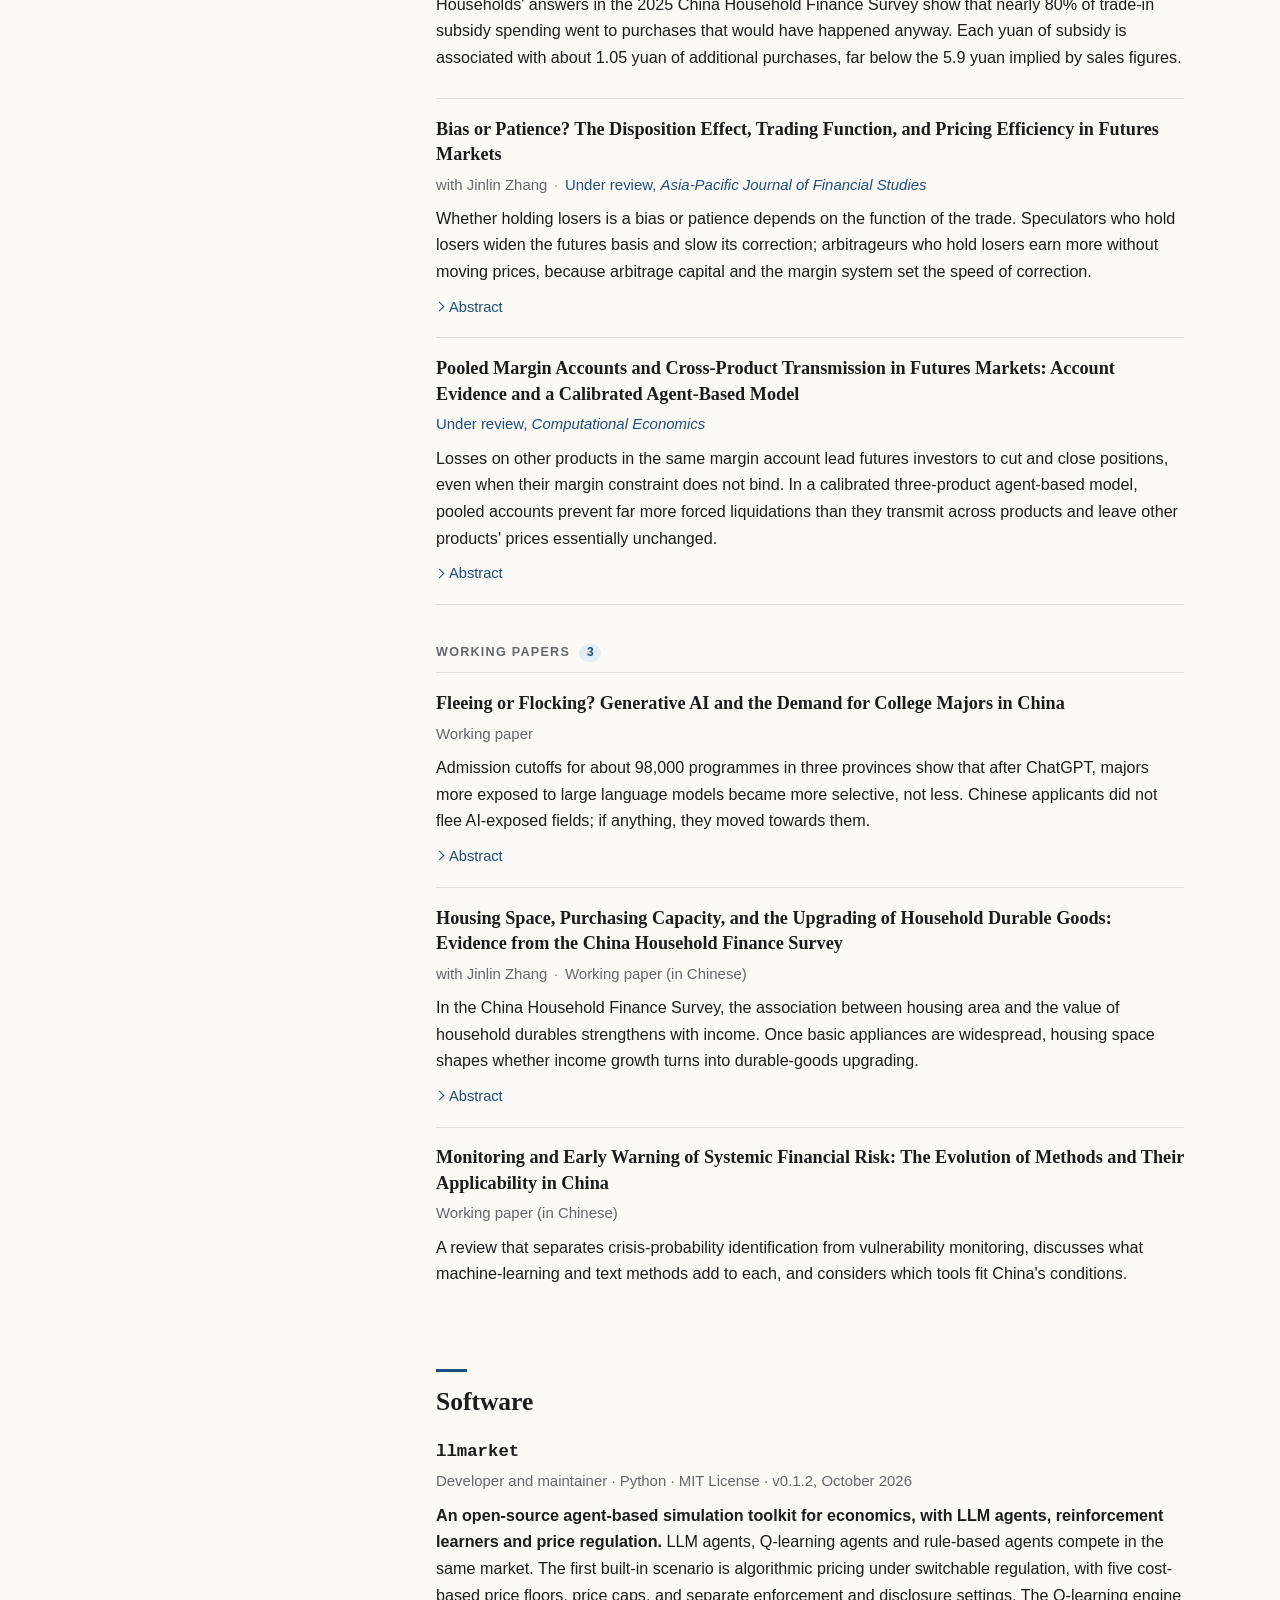
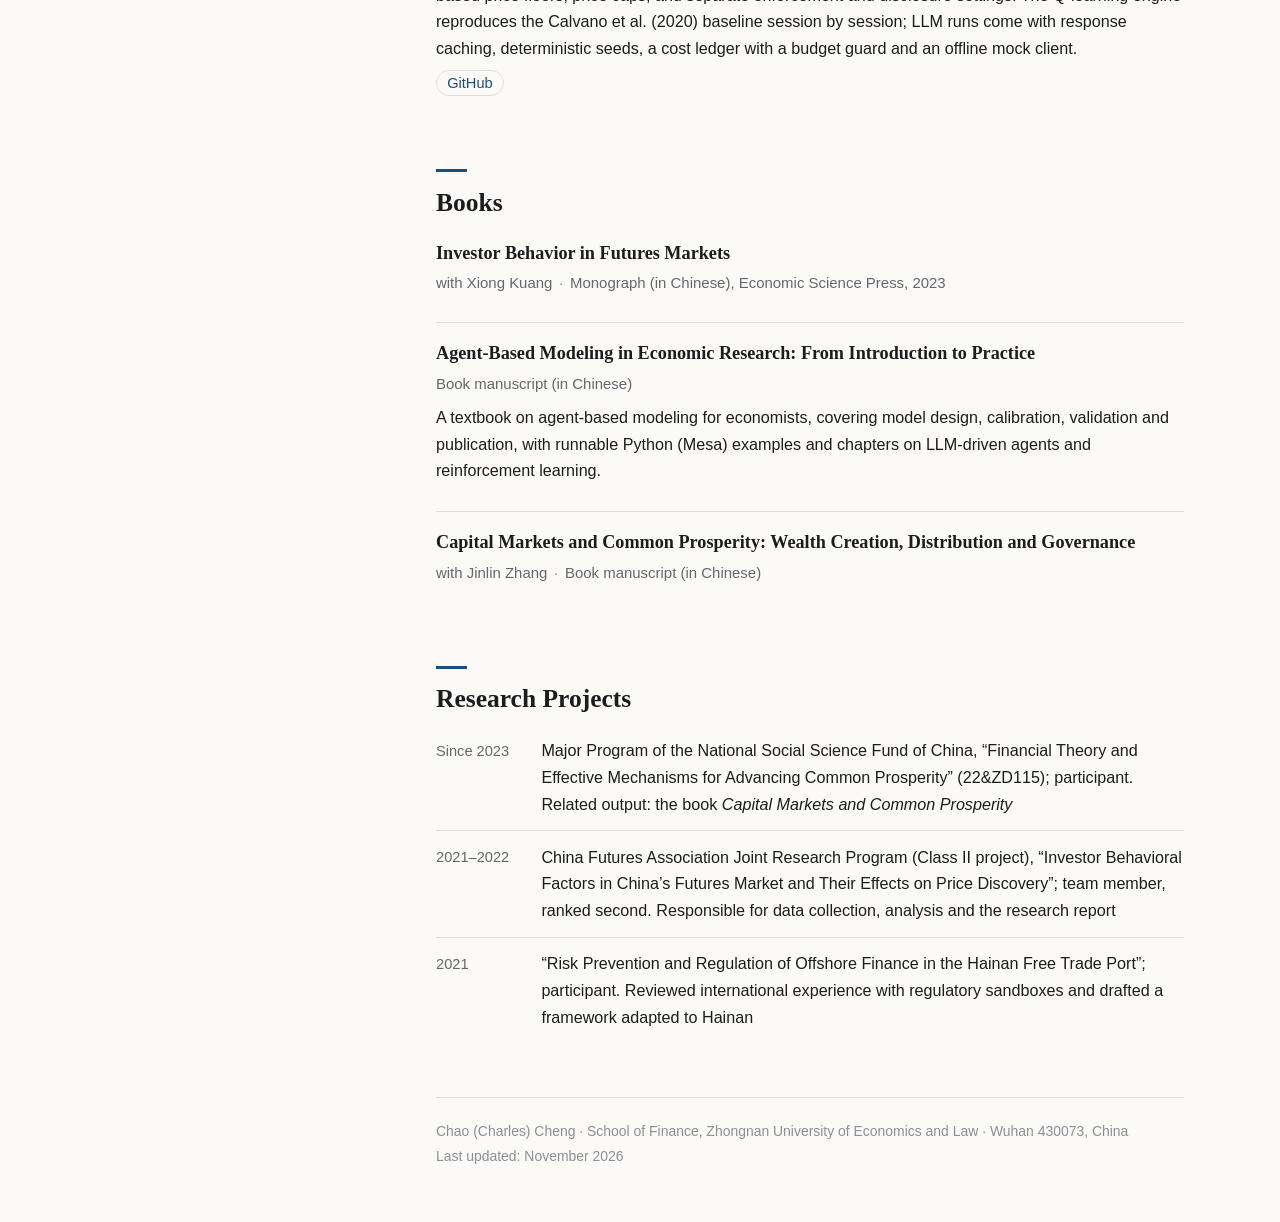
==== commit cde0ca6e: "Polish CVs: bold own name in Chinese entries, darker journal names, status in brackets, original tit" ====
--- a/docs/index.html
+++ b/docs/index.html
@@ -187,7 +187,7 @@
       <h3 class="label group">Working Papers<span class="count">3</span></h3>
       <article class="paper" id="ai-college-majors">
   <h4 class="paper-title">
-Fleeing or flocking? Generative AI and the demand for college majors in China  </h4>
+Fleeing or Flocking? Generative AI and the Demand for College Majors in China  </h4>
   <p class="paper-meta"><span class="status status-working">Working paper</span></p>
 <p class="paper-summary">Admission cutoffs for about 98,000 programmes in three provinces show that after ChatGPT, majors more exposed to large language models became more selective, not less. Chinese applicants did not flee AI-exposed fields; if anything, they moved towards them.</p>  <div class="paper-actions">
     <details>
